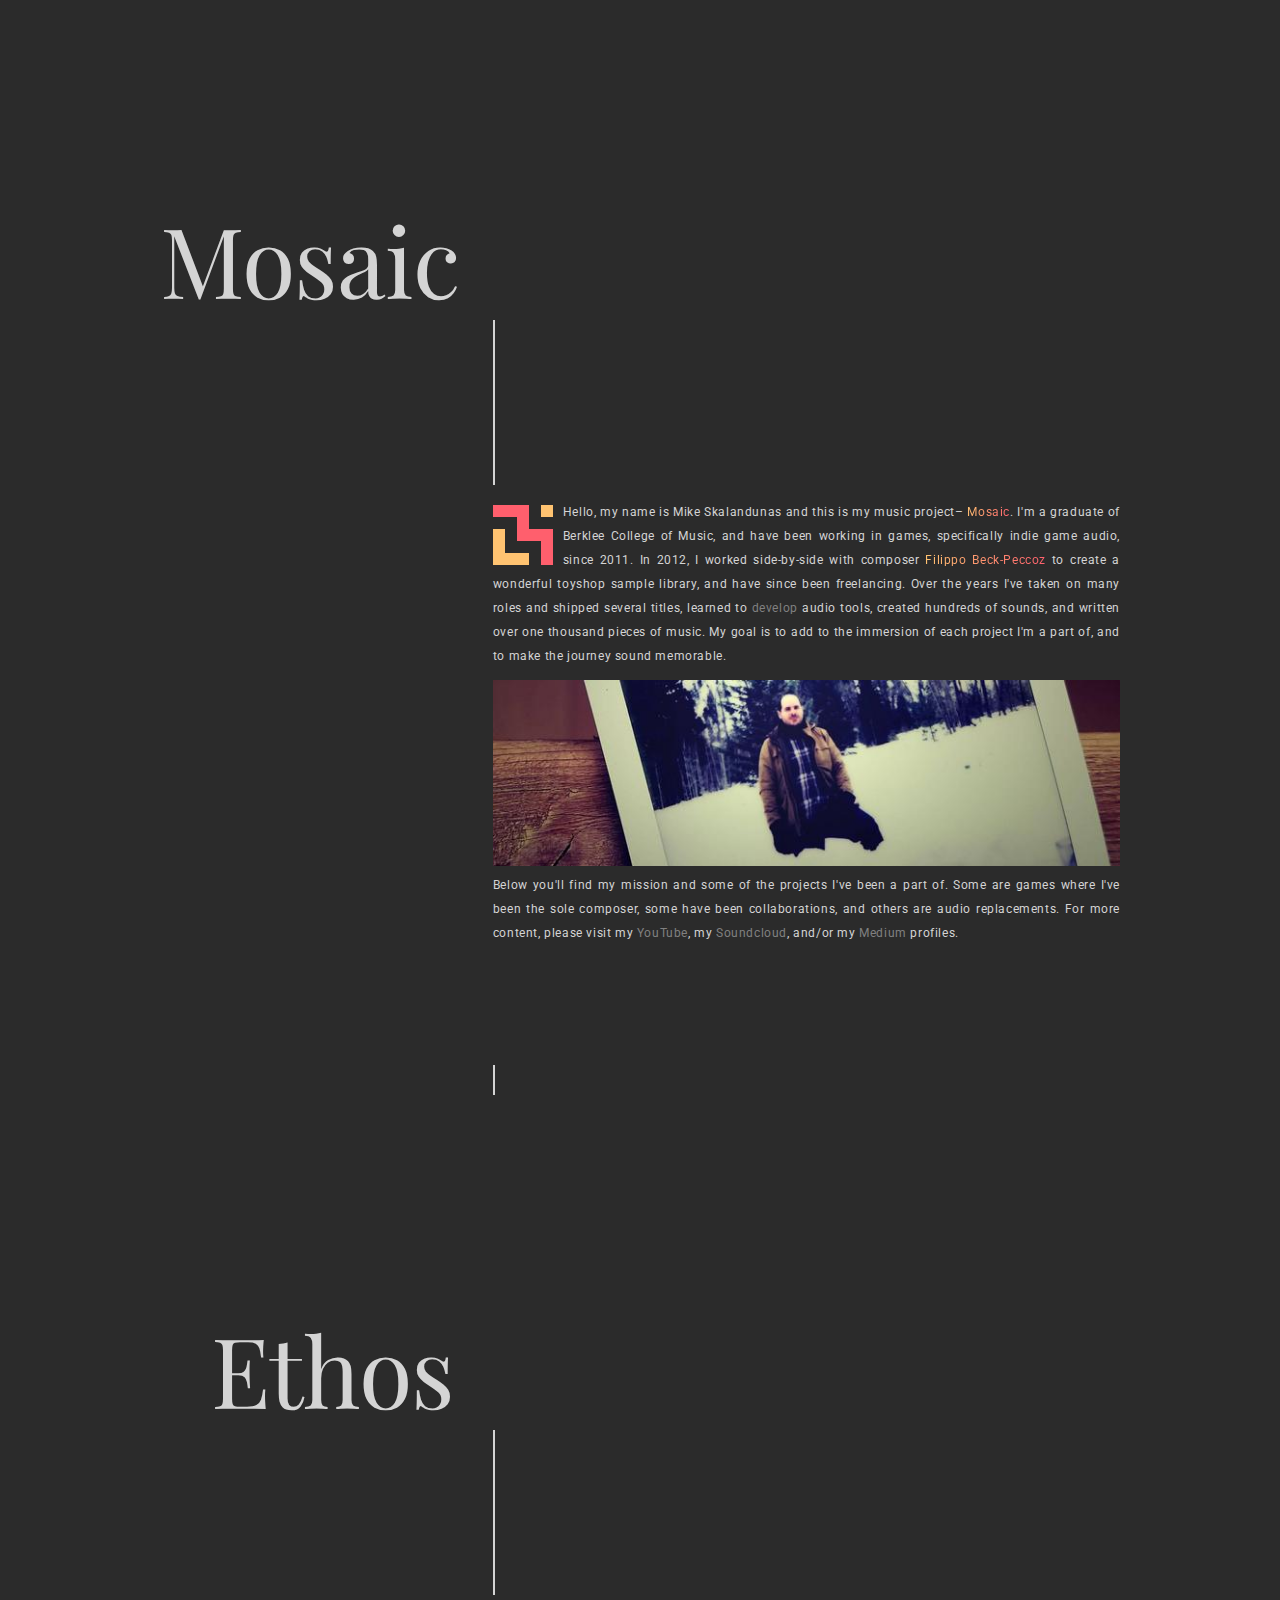
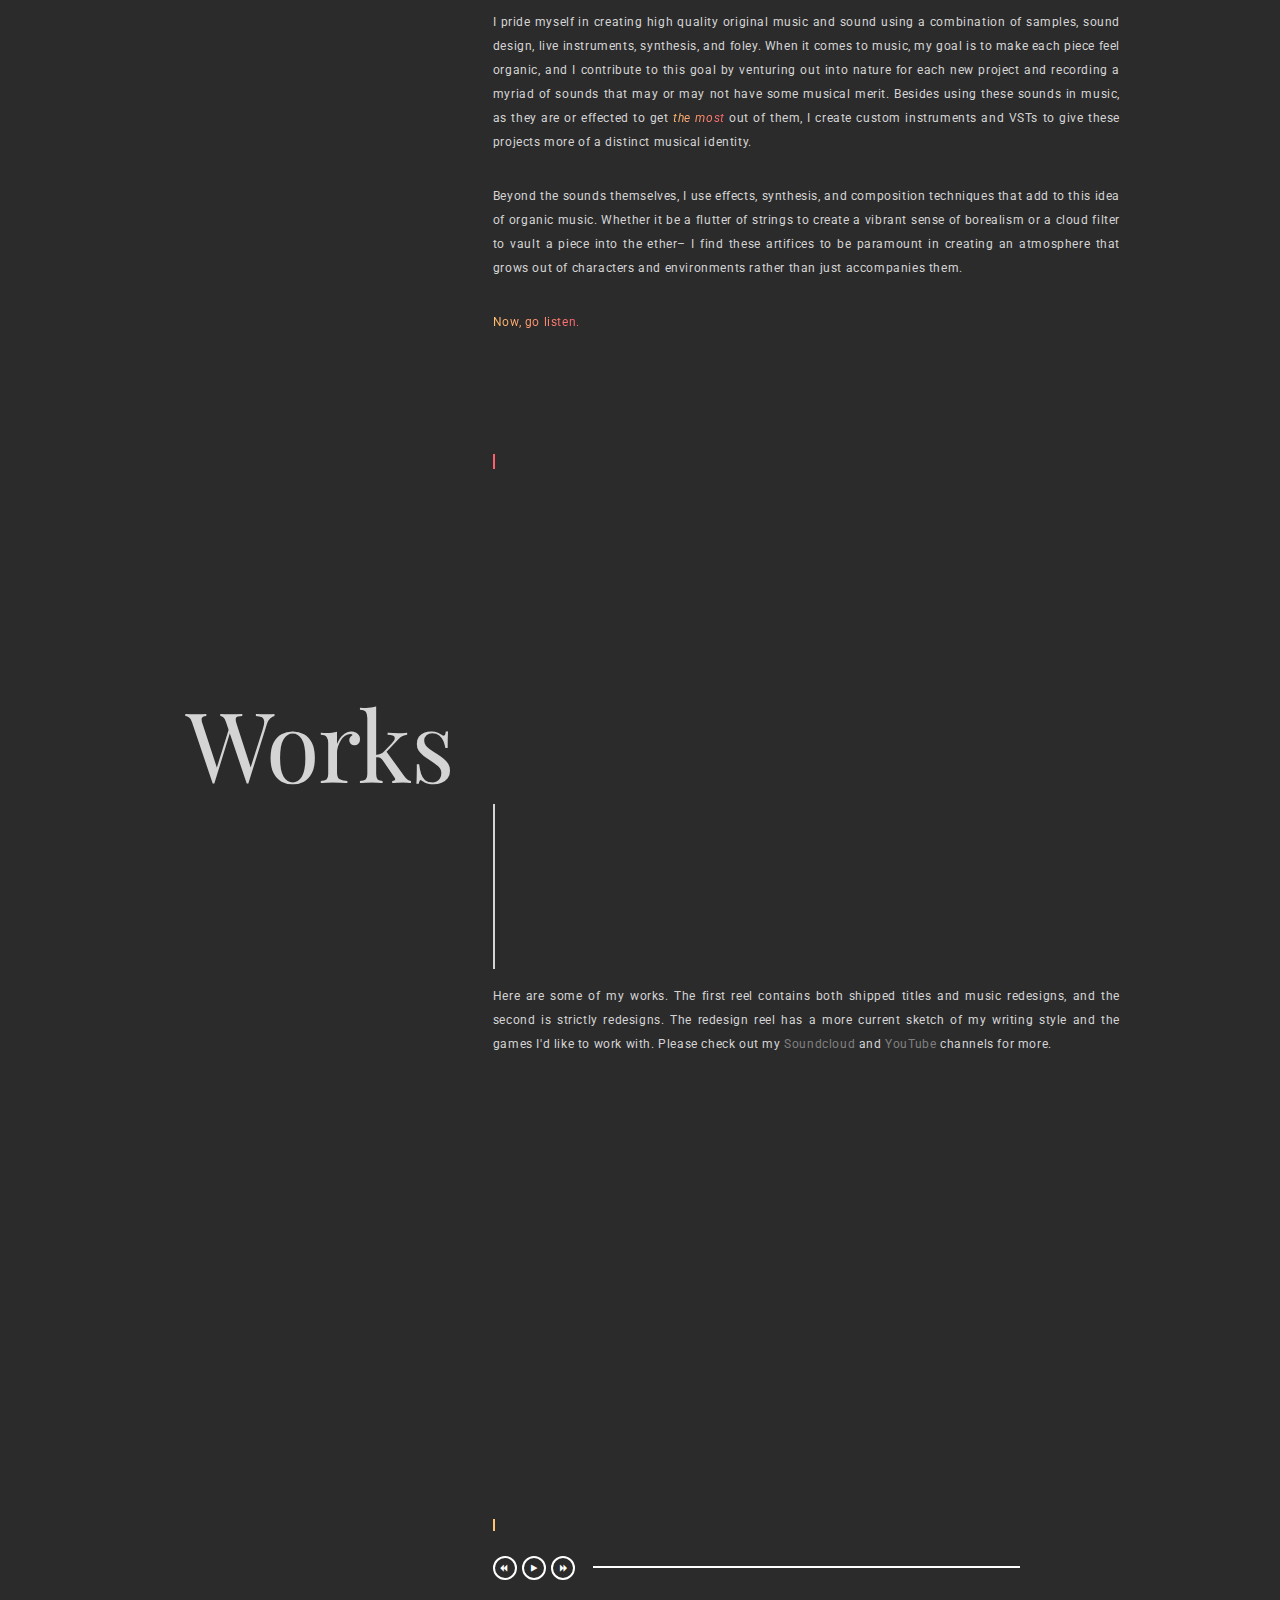
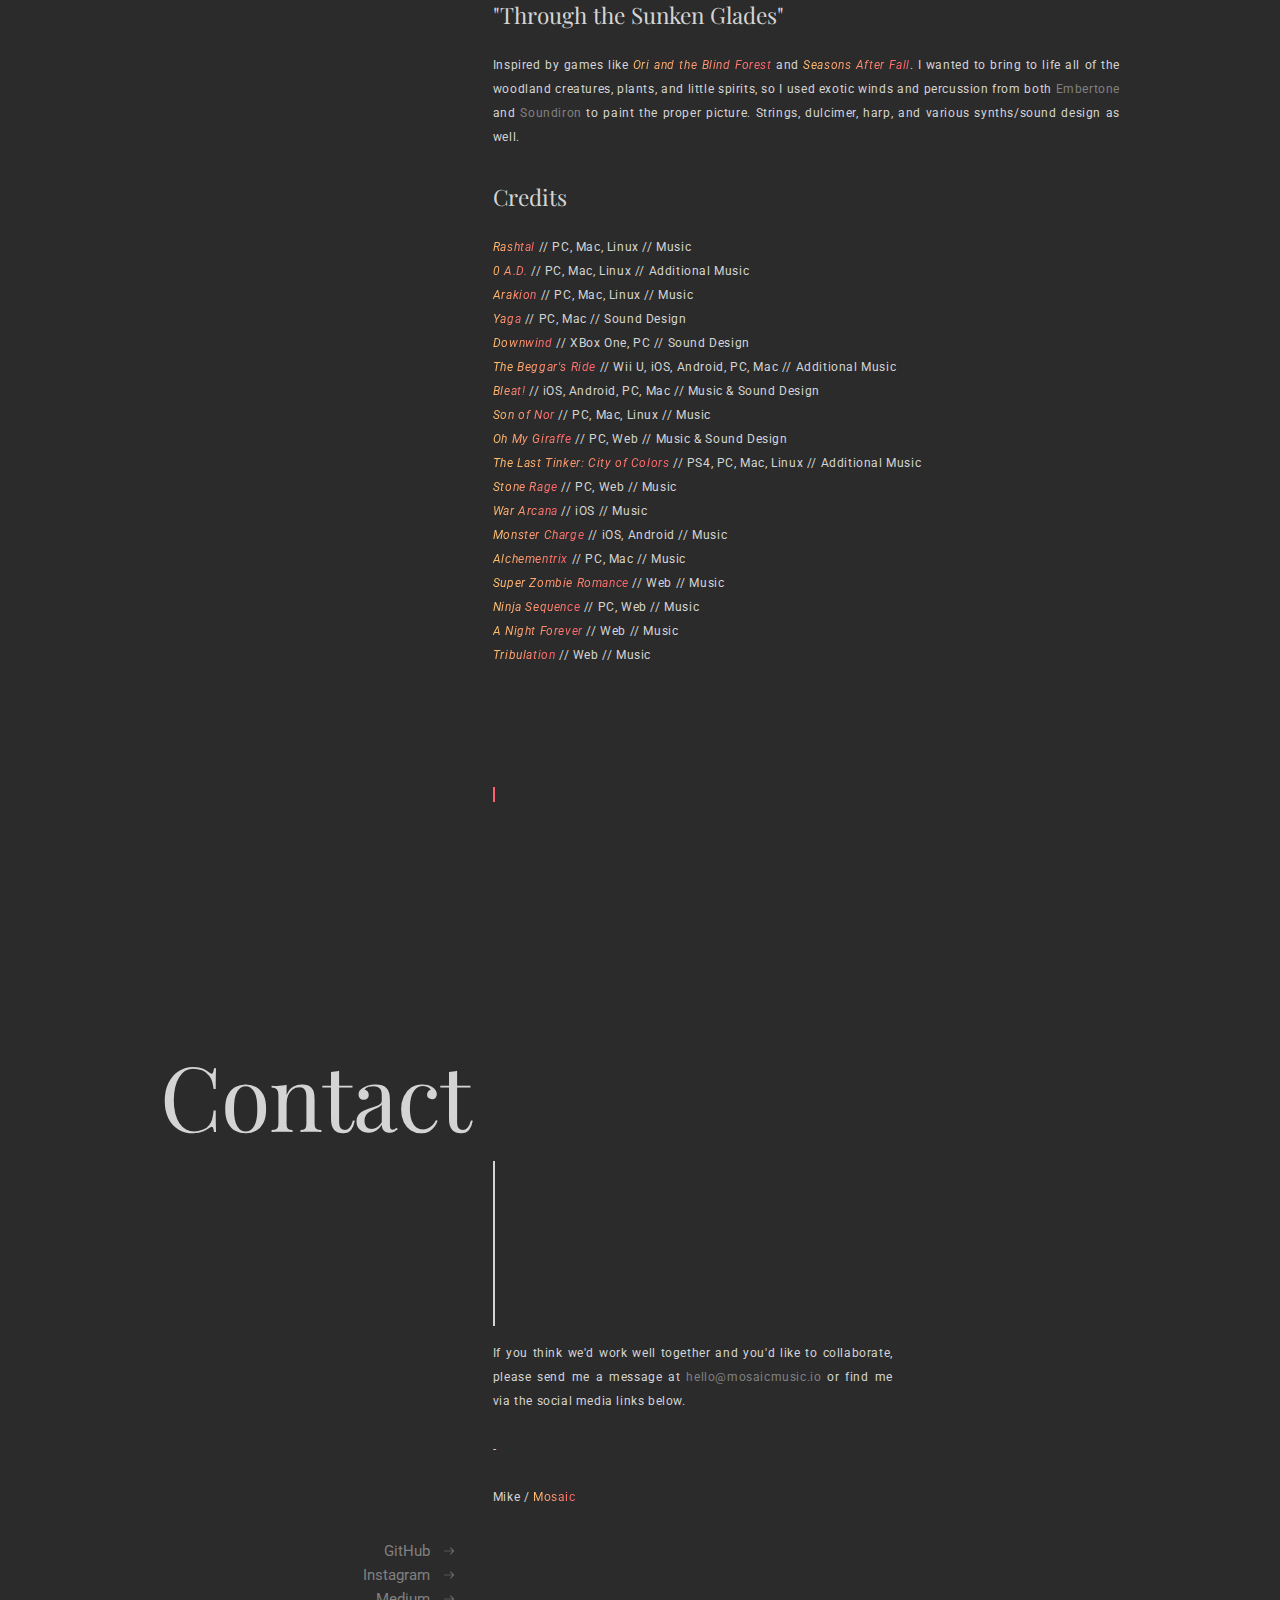
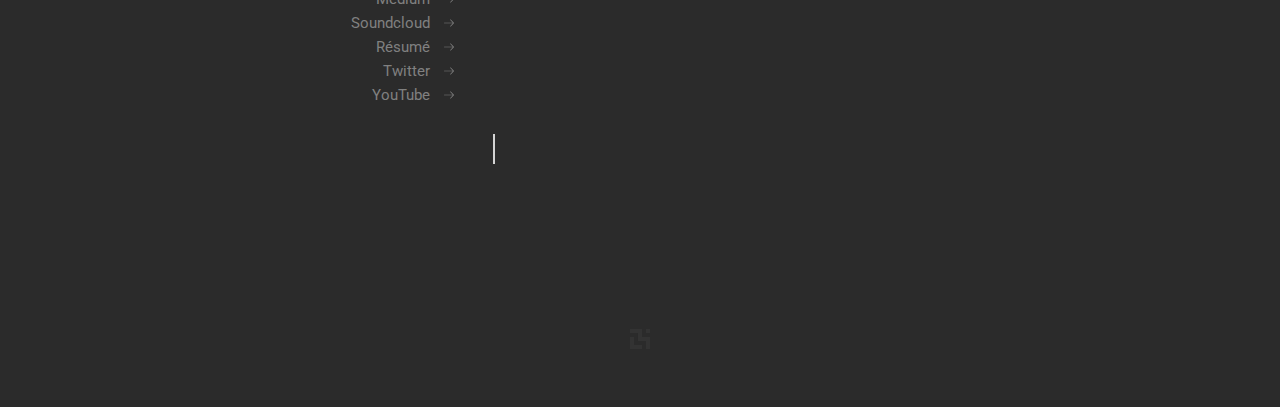
==== index.html @ 40d47c8f "[update]: favicon and fouc" ====
<!DOCTYPE html><html lang="en-US" style="background-color: #2b2b2b"><head><meta charset="utf-8"><meta http-equiv="X-UA-Compatible" content="IE=edge"><meta name="viewport" content="width=device-width,initial-scale=1"><meta name="author" content="Mike Skalandunas <mskalandunas@gmail.com>"><meta name="description" content="I make beautiful music for games."><meta name="twitter:card" content="summary_large_image"><meta name="twitter:site" content="@mskalandunas"><meta name="twitter:creator" content="@mskalandunas"><meta name="twitter:title" content="m o s ––––––– a i c"><meta name="twitter:description" content="I make beautiful music for games."><meta name="twitter:image:src" content="img/1.png"><meta name="twitter:domain" content="http://mosaicmusic.io/"><meta property="og:title" content="m o s ––––––– a i c"><meta property="og:description" content="I make beautiful music for games."><meta property="og:image" content="img/1.png"><meta property="og:image:width" content="1113"><meta property="og:image:height" content="493"><meta property="og:url" content="http://mosaicmusic.io/"><title>m o s ––––––– a i c</title><link href="img/favicon.png" rel="shortcut icon" type="image/x-icon"></head><body style="text-rendering: optimizeLegibility;-webkit-font-smoothing: antialiased;-moz-osx-font-smoothing: grayscale;text-shadow: 1px 1px 1px rgba(0, 0, 0, 0.004);cursor: default;color: #d4d4d4"><section><div class="container"><div class="row"><div class="four columns"><h1 id="mosaic--top">Mosaic</h1></div><div class="eight columns"><div class="vertical--divide"></div><p class="content" style="margin-bottom: 1em"><svg id="mosaic--content" xmlns="http://www.w3.org/2000/svg" viewBox="0 0 319.13 319.13" style="width: 5em;float: left;margin: 5px 10px 5px 0"><title>m o s ––––––– a i c</title><desc>I make beautiful music for games.</desc><g fill="#333"><rect fill="#ffc371" x="255.31" width="63.83" height="63.83"/><polygon fill="#ffc371" points="0 127.65 0 191.48 0 255.31 0 319.13 63.83 319.13 127.65 319.13 191.48 319.13 191.48 255.31 127.65 255.31 63.83 255.31 63.83 191.48 63.83 127.65 0 127.65"/><polygon fill="#ff5f6d" points="0 0 0 63.83 63.83 63.83 127.65 63.83 127.65 127.65 127.65 191.48 191.48 191.48 255.31 191.48 255.31 255.31 255.31 319.13 319.13 319.13 319.13 127.65 255.31 127.65 191.48 127.65 191.48 63.83 191.48 0 0 0"/></g></svg> Hello, my name is Mike Skalandunas and this is my music project– <span class="logo">Mosaic</span>. I'm a graduate of Berklee College of Music, and have been working in games, specifically indie game audio, since 2011. In 2012, I worked side-by-side with composer <span class="logo">Filippo Beck-Peccoz</span> to create a wonderful toyshop sample library, and have since been freelancing. Over the years I've taken on many roles and shipped several titles, learned to <a class="content--link" href="http://riverine.surge.sh/" target="_blank" rel="noopener noreferrer" title="Riverine">develop</a> audio tools, created hundreds of sounds, and written over one thousand pieces of music. My goal is to add to the immersion of each project I'm a part of, and to make the journey sound memorable.</p><img class="img--main" src="img/1.jpg"><p class="content">Below you'll find my mission and some of the projects I've been a part of. Some are games where I've been the sole composer, some have been collaborations, and others are audio replacements. For more content, please visit my <a class="content--link" href="https://www.youtube.com/playlist?list=PLiamLkRKQtSv46YUSZ6N5cmDbbQ_GugeZ" target="_blank" rel="noopener noreferrer" title="Youtube">YouTube</a>, my <a class="content--link" href="https://soundcloud.com/mskalandunas" target="_blank" rel="noopener noreferrer" title="Soundcloud">Soundcloud</a>, and/or my <a class="content--link" href="https://medium.com/@mskalandunas" target="_blank" rel="noopener noreferrer" title="Medium">Medium</a> profiles.</p><div class="vertical--divide short"></div></div></div></div></section><section><div class="container"><div class="row"><div class="four columns"><h1>Ethos</h1></div><div class="eight columns"><div class="vertical--divide"></div><p class="content">I pride myself in creating high quality original music and sound using a combination of samples, sound design, live instruments, synthesis, and foley. When it comes to music, my goal is to make each piece feel organic, and I contribute to this goal by venturing out into nature for each new project and recording a myriad of sounds that may or may not have some musical merit. Besides using these sounds in music, as they are or effected to get <em class="logo">the&nbsp;most</em> out of them, I create custom instruments and VSTs to give these projects more of a distinct musical identity.</p><p class="content">Beyond the sounds themselves, I use effects, synthesis, and composition techniques that add to this idea of organic music. Whether it be a flutter of strings to create a vibrant sense of borealism or a cloud filter to vault a piece into the ether– I find these artifices to be paramount in creating an atmosphere that grows out of characters and environments rather than just accompanies them.</p><p class="content"><span class="logo">Now, go listen.</span></p><div class="vertical--divide short divide-red"></div></div></div></div></section><section id="works"><div class="container"><div class="row"><div class="four columns"><h1>Works</h1></div><div class="eight columns"><div class="vertical--divide"></div><p class="content">Here are some of my works. The first reel contains both shipped titles and music redesigns, and the second is strictly redesigns. The redesign reel has a more current sketch of my writing style and the games I'd like to work with. Please check out my <a class="content--link" href="https://soundcloud.com/mskalandunas" target="_blank" rel="noopener noreferrer" title="Soundcloud">Soundcloud</a> and <a class="content--link" href="https://www.youtube.com/playlist?list=PLiamLkRKQtSv46YUSZ6N5cmDbbQ_GugeZ" target="_blank" rel="noopener noreferrer" title="YouTube">YouTube</a> channels for more.</p><div class="video-container"><iframe src="https://www.youtube.com/embed/DMAth5HrFrQ" frameborder="0" webkitallowfullscreen mozallowfullscreen allowfullscreen></iframe></div><div class="vertical--divide short divide-orange"></div><div><div class="mosaic-player"><div class="mosaic-type-single"><div class="mosaic-gui mosaic-interface"><audio preload="auto"><source src="audio/1.mp3"></audio><div class="mosaic-controls"><a class="mosaic-previous"><i class="fa fa-backward"></i> </a><a class="mosaic-play"><i class="fa fa-play"></i> </a><a class="mosaic-next"><i class="fa fa-forward"></i></a></div><div class="mosaic-progress"><div class="mosaic-seek-bar"><div class="mosaic-play-bar"></div></div></div><div class="mosaic-time-holder"><span></span></div></div></div><h6 class="mosaic-title">"Through the Sunken Glades"</h6><p class="mosaic-description content">Inspired by games like <em class="logo">Ori and the Blind Forest</em> and <em class="logo">Seasons After Fall</em>. I wanted to bring to life all of the woodland creatures, plants, and little spirits, so I used exotic winds and percussion from both <a class="content--link" href="http://embertone.com/" target="_blank" rel="noopener noreferrer" title="Embertone">Embertone</a> and <a class="content--link" href="https://soundiron.com/" target="_blank" rel="noopener noreferrer" title="Soundiron">Soundiron</a> to paint the proper picture. Strings, dulcimer, harp, and various synths/sound design as well.</p></div></div><div><h6>Credits</h6><div class="credits"><p class="content"><em class="logo">Rashtal</em> // PC, Mac, Linux<span class="hide"> // Music</span><br><em class="logo">0 A.D.</em> // PC, Mac, Linux<span class="hide"> // Additional Music</span><br><em class="logo">Arakion</em> // PC, Mac, Linux<span class="hide"> // Music</span><br><em class="logo">Yaga</em> // PC, Mac<span class="hide"> // Sound Design</span><br><em class="logo">Downwind</em> // XBox One, PC // Sound Design<br><em class="logo">The Beggar's Ride</em> // Wii U, iOS, Android, PC, Mac<span class="hide"> // Additional Music</span><br><em class="logo">Bleat!</em> // iOS, Android, PC, Mac<span class="hide"> // Music &amp; Sound Design</span><br><em class="logo">Son of Nor</em> // PC, Mac, Linux<span class="hide"> // Music</span><br><em class="logo">Oh My Giraffe</em> // PC, Web<span class="hide"> // Music &amp; Sound Design</span><br><em class="logo">The Last Tinker: City of Colors</em> // PS4, PC, Mac, Linux<span class="hide"> // Additional Music</span><br><em class="logo">Stone Rage</em> // PC, Web<span class="hide"> // Music</span><br><em class="logo">War Arcana</em> // iOS<span class="hide"> // Music</span><br><em class="logo">Monster Charge</em> // iOS, Android<span class="hide"> // Music</span><br><em class="logo">Alchementrix</em> // PC, Mac<span class="hide"> // Music</span><br><em class="logo">Super Zombie Romance</em> // Web<span class="hide"> // Music</span><br><em class="logo">Ninja Sequence</em> // PC, Web<span class="hide"> // Music</span><br><em class="logo">A Night Forever</em> // Web<span class="hide"> // Music</span><br><em class="logo">Tribulation</em> // Web<span class="hide"> // Music</span><br></p></div></div><div class="vertical--divide short divide-red"></div></div></div><div class="row"><div class="four columns">&nbsp;</div><div class="eight columns"></div></div></div></section><section><div class="container"><div class="row"><div class="four columns"><h1 class="contact">Contact</h1></div><div class="eight columns"><div class="vertical--divide"></div><p class="content low-width">If you think we'd work well together and you'd like to collaborate, please send me a message at <a class="content--link email" target="_blank" rel="noopener noreferrer">hello@mosaicmusic.io</a> or find me via the social media links below.<br><br>-<br><br>Mike / <span class="logo">Mosaic</span></p></div></div><div class="row"><div class="four columns"><p style="text-align: right;font-family: 'Roboto', sans-serif"><a class="content--link" href="https://github.com/mskalandunas" target="_blank" rel="noopener noreferrer" title="GitHub">GitHub <svg version="1.1" class="long-arrow" xmlns="http://www.w3.org/2000/svg" xmlns:xlink="http://www.w3.org/1999/xlink" x="0px" y="0px" viewBox="0 0 31.49 31.49" style="enable-background:new 0 0 31.49 31.49" xml:space="preserve"><path fill="#808080" d="M21.205,5.007c-0.429-0.444-1.143-0.444-1.587,0c-0.429,0.429-0.429,1.143,0,1.571l8.047,8.047H1.111
                  C0.492,14.626,0,15.118,0,15.737c0,0.619,0.492,1.127,1.111,1.127h26.554l-8.047,8.032c-0.429,0.444-0.429,1.159,0,1.587
                  c0.444,0.444,1.159,0.444,1.587,0l9.952-9.952c0.444-0.429,0.444-1.143,0-1.571L21.205,5.007z"/></svg></a><br><a class="content--link" href="https://www.instagram.com/mskalandunas" target="_blank" rel="noopener noreferrer" title="Instagram">Instagram <svg version="1.1" class="long-arrow" xmlns="http://www.w3.org/2000/svg" xmlns:xlink="http://www.w3.org/1999/xlink" x="0px" y="0px" viewBox="0 0 31.49 31.49" style="enable-background:new 0 0 31.49 31.49" xml:space="preserve"><path fill="#808080" d="M21.205,5.007c-0.429-0.444-1.143-0.444-1.587,0c-0.429,0.429-0.429,1.143,0,1.571l8.047,8.047H1.111
                  C0.492,14.626,0,15.118,0,15.737c0,0.619,0.492,1.127,1.111,1.127h26.554l-8.047,8.032c-0.429,0.444-0.429,1.159,0,1.587
                  c0.444,0.444,1.159,0.444,1.587,0l9.952-9.952c0.444-0.429,0.444-1.143,0-1.571L21.205,5.007z"/></svg></a><br><a class="content--link" href="https://medium.com/@mskalandunas" target="_blank" rel="noopener noreferrer" title="Medium">Medium <svg version="1.1" class="long-arrow" xmlns="http://www.w3.org/2000/svg" xmlns:xlink="http://www.w3.org/1999/xlink" x="0px" y="0px" viewBox="0 0 31.49 31.49" style="enable-background:new 0 0 31.49 31.49" xml:space="preserve"><path fill="#808080" d="M21.205,5.007c-0.429-0.444-1.143-0.444-1.587,0c-0.429,0.429-0.429,1.143,0,1.571l8.047,8.047H1.111
                  C0.492,14.626,0,15.118,0,15.737c0,0.619,0.492,1.127,1.111,1.127h26.554l-8.047,8.032c-0.429,0.444-0.429,1.159,0,1.587
                  c0.444,0.444,1.159,0.444,1.587,0l9.952-9.952c0.444-0.429,0.444-1.143,0-1.571L21.205,5.007z"/></svg></a><br><a class="content--link" href="https://soundcloud.com/mskalandunas" target="_blank" rel="noopener noreferrer" title="Soundcloud">Soundcloud <svg version="1.1" class="long-arrow" xmlns="http://www.w3.org/2000/svg" xmlns:xlink="http://www.w3.org/1999/xlink" x="0px" y="0px" viewBox="0 0 31.49 31.49" style="enable-background:new 0 0 31.49 31.49" xml:space="preserve"><path fill="#808080" d="M21.205,5.007c-0.429-0.444-1.143-0.444-1.587,0c-0.429,0.429-0.429,1.143,0,1.571l8.047,8.047H1.111
                  C0.492,14.626,0,15.118,0,15.737c0,0.619,0.492,1.127,1.111,1.127h26.554l-8.047,8.032c-0.429,0.444-0.429,1.159,0,1.587
                  c0.444,0.444,1.159,0.444,1.587,0l9.952-9.952c0.444-0.429,0.444-1.143,0-1.571L21.205,5.007z"/></svg></a><br><a class="content--link" href="./docs/mosaicmusic-resume.pdf" target="_blank" rel="noopener noreferrer" title="Résumé">Résumé <svg version="1.1" class="long-arrow" xmlns="http://www.w3.org/2000/svg" xmlns:xlink="http://www.w3.org/1999/xlink" x="0px" y="0px" viewBox="0 0 31.49 31.49" style="enable-background:new 0 0 31.49 31.49" xml:space="preserve"><path fill="#808080" d="M21.205,5.007c-0.429-0.444-1.143-0.444-1.587,0c-0.429,0.429-0.429,1.143,0,1.571l8.047,8.047H1.111
                  C0.492,14.626,0,15.118,0,15.737c0,0.619,0.492,1.127,1.111,1.127h26.554l-8.047,8.032c-0.429,0.444-0.429,1.159,0,1.587
                  c0.444,0.444,1.159,0.444,1.587,0l9.952-9.952c0.444-0.429,0.444-1.143,0-1.571L21.205,5.007z"/></svg></a><br><a class="content--link" href="https://twitter.com/mskalandunas" target="_blank" rel="noopener noreferrer" title="Twitter">Twitter <svg version="1.1" class="long-arrow" xmlns="http://www.w3.org/2000/svg" xmlns:xlink="http://www.w3.org/1999/xlink" x="0px" y="0px" viewBox="0 0 31.49 31.49" style="enable-background:new 0 0 31.49 31.49" xml:space="preserve"><path fill="#808080" d="M21.205,5.007c-0.429-0.444-1.143-0.444-1.587,0c-0.429,0.429-0.429,1.143,0,1.571l8.047,8.047H1.111
                  C0.492,14.626,0,15.118,0,15.737c0,0.619,0.492,1.127,1.111,1.127h26.554l-8.047,8.032c-0.429,0.444-0.429,1.159,0,1.587
                  c0.444,0.444,1.159,0.444,1.587,0l9.952-9.952c0.444-0.429,0.444-1.143,0-1.571L21.205,5.007z"/></svg></a><br><a class="content--link" href="https://www.youtube.com/channel/UCaWX3XrkL7xixy0oZfTnpYw" target="_blank" rel="noopener noreferrer" title="Youtube">YouTube <svg version="1.1" class="long-arrow" xmlns="http://www.w3.org/2000/svg" xmlns:xlink="http://www.w3.org/1999/xlink" x="0px" y="0px" viewBox="0 0 31.49 31.49" style="enable-background:new 0 0 31.49 31.49" xml:space="preserve"><path fill="#808080" d="M21.205,5.007c-0.429-0.444-1.143-0.444-1.587,0c-0.429,0.429-0.429,1.143,0,1.571l8.047,8.047H1.111
                  C0.492,14.626,0,15.118,0,15.737c0,0.619,0.492,1.127,1.111,1.127h26.554l-8.047,8.032c-0.429,0.444-0.429,1.159,0,1.587
                  c0.444,0.444,1.159,0.444,1.587,0l9.952-9.952c0.444-0.429,0.444-1.143,0-1.571L21.205,5.007z"/></svg></a><br></p></div><div class="eight columns"><div class="vertical--divide short bottom"></div></div></div></div></section><footer><p><span><a class="mosaic--logo"><svg xmlns="http://www.w3.org/2000/svg" viewBox="0 0 319.13 319.13" width="20px"><title>m o s ––––––– a i c</title><desc>I make beautiful music for games.</desc><g><rect class="mosaic--orange" fill="#333" x="255.31" width="63.83" height="63.83"/><polygon class="mosaic--orange" fill="#333" points="0 127.65 0 191.48 0 255.31 0 319.13 63.83 319.13 127.65 319.13 191.48 319.13 191.48 255.31 127.65 255.31 63.83 255.31 63.83 191.48 63.83 127.65 0 127.65"/><polygon class="mosaic--red" fill="#333" points="0 0 0 63.83 63.83 63.83 127.65 63.83 127.65 127.65 127.65 191.48 191.48 191.48 255.31 191.48 255.31 255.31 255.31 319.13 319.13 319.13 319.13 127.65 255.31 127.65 191.48 127.65 191.48 63.83 191.48 0 0 0"/></g></svg></a></span></p></footer><link href="css/main.css" rel="stylesheet"><script type="text/javascript" src="js/bundle.js"></script></body></html>
---- css/main.css ----
@import url("https://fonts.googleapis.com/css?family=Playfair+Display|Roboto");@import url("https://maxcdn.bootstrapcdn.com/font-awesome/4.7.0/css/font-awesome.min.css");
/*! normalize.css v3.0.2 | MIT License | git.io/normalize */html{font-family:sans-serif;-ms-text-size-adjust:100%;-webkit-text-size-adjust:100%}body{margin:0}article,aside,details,figcaption,figure,footer,header,hgroup,main,menu,nav,section,summary{display:block}audio,canvas,progress,video{display:inline-block;vertical-align:baseline}audio:not([controls]){display:none;height:0}[hidden],template{display:none}a{background-color:transparent}a:active,a:hover{outline:0}abbr[title]{border-bottom:1px dotted}b,strong{font-weight:700}dfn{font-style:italic}h1{font-size:2em;margin:.67em 0}mark{background:#ff0;color:#000}small{font-size:80%}sub,sup{font-size:75%;line-height:0;position:relative;vertical-align:baseline}sup{top:-.5em}sub{bottom:-.25em}img{border:0}svg:not(:root){overflow:hidden}figure{margin:1em 40px}hr{box-sizing:content-box;height:0}pre{overflow:auto}code,kbd,pre,samp{font-family:monospace,monospace;font-size:1em}button,input,optgroup,select,textarea{color:inherit;font:inherit;margin:0}button{overflow:visible}button,select{text-transform:none}button,html input[type=button],input[type=reset],input[type=submit]{-webkit-appearance:button;cursor:pointer}button[disabled],html input[disabled]{cursor:default}button::-moz-focus-inner,input::-moz-focus-inner{border:0;padding:0}input{line-height:normal}input[type=checkbox],input[type=radio]{box-sizing:border-box;padding:0}input[type=number]::-webkit-inner-spin-button,input[type=number]::-webkit-outer-spin-button{height:auto}input[type=search]{-webkit-appearance:textfield;box-sizing:content-box}input[type=search]::-webkit-search-cancel-button,input[type=search]::-webkit-search-decoration{-webkit-appearance:none}fieldset{border:1px solid silver;margin:0 2px;padding:.35em .625em .75em}legend{border:0;padding:0}textarea{overflow:auto}optgroup{font-weight:700}table{border-collapse:collapse;border-spacing:0}td,th{padding:0}.container{position:relative;margin:0 auto;padding:0 20px}.column,.columns,.container{width:100%;box-sizing:border-box}.column,.columns{float:left}@media (min-width:400px){.container{width:85%;padding:0}}@media (min-width:550px){.container{width:80%}.column,.columns{margin-left:4%}.column:first-child,.columns:first-child{margin-left:0}.one.column,.one.columns{width:4.66666666667%}.two.columns{width:13.3333333333%}.three.columns{width:22%}.four.columns{width:30.6666666667%}.five.columns{width:39.3333333333%}.six.columns{width:48%}.seven.columns{width:56.6666666667%}.eight.columns{width:65.3333333333%}.nine.columns{width:74%}.ten.columns{width:82.6666666667%}.eleven.columns{width:91.3333333333%}.twelve.columns{width:100%;margin-left:0}.one-third.column{width:30.6666666667%}.two-thirds.column{width:65.3333333333%}.one-half.column{width:48%}.offset-by-one.column,.offset-by-one.columns{margin-left:8.66666666667%}.offset-by-two.column,.offset-by-two.columns{margin-left:17.3333333333%}.offset-by-three.column,.offset-by-three.columns{margin-left:26%}.offset-by-four.column,.offset-by-four.columns{margin-left:34.6666666667%}.offset-by-five.column,.offset-by-five.columns{margin-left:43.3333333333%}.offset-by-six.column,.offset-by-six.columns{margin-left:52%}.offset-by-seven.column,.offset-by-seven.columns{margin-left:60.6666666667%}.offset-by-eight.column,.offset-by-eight.columns{margin-left:69.3333333333%}.offset-by-nine.column,.offset-by-nine.columns{margin-left:78%}.offset-by-ten.column,.offset-by-ten.columns{margin-left:86.6666666667%}.offset-by-eleven.column,.offset-by-eleven.columns{margin-left:95.3333333333%}.offset-by-one-third.column,.offset-by-one-third.columns{margin-left:34.6666666667%}.offset-by-two-thirds.column,.offset-by-two-thirds.columns{margin-left:69.3333333333%}.offset-by-one-half.column,.offset-by-one-half.columns{margin-left:52%}}html{font-size:62.5%}body{font-size:1.5em;line-height:1.6;font-weight:400;font-family:Raleway,HelveticaNeue,Helvetica Neue,Helvetica,Arial,sans-serif;color:#222}h1,h2,h3,h4,h5,h6{margin-top:0;margin-bottom:2rem;font-weight:300}h1{font-size:4rem;line-height:1.2}h1,h2{letter-spacing:-.1rem}h2{font-size:3.6rem;line-height:1.25}h3{font-size:3rem;line-height:1.3;letter-spacing:-.1rem}h4{font-size:2.4rem;line-height:1.35;letter-spacing:-.08rem}h5{font-size:1.8rem;line-height:1.5;letter-spacing:-.05rem}h6{font-size:1.5rem;line-height:1.6;letter-spacing:0}@media (min-width:550px){h1{font-size:5rem}h2{font-size:4.2rem}h3{font-size:3.6rem}h4{font-size:3rem}h5{font-size:2.4rem}h6{font-size:1.5rem}}p{margin-top:0}a{color:#1eaedb}a:hover{color:#0fa0ce}.button,button,input[type=button],input[type=reset],input[type=submit]{display:inline-block;height:38px;padding:0 30px;color:#555;text-align:center;font-size:11px;font-weight:600;line-height:38px;letter-spacing:.1rem;text-transform:uppercase;text-decoration:none;white-space:nowrap;background-color:transparent;border-radius:4px;border:1px solid #bbb;cursor:pointer;box-sizing:border-box}.button:focus,.button:hover,button:focus,button:hover,input[type=button]:focus,input[type=button]:hover,input[type=reset]:focus,input[type=reset]:hover,input[type=submit]:focus,input[type=submit]:hover{color:#333;border-color:#888;outline:0}.button.button-primary,button.button-primary,input[type=button].button-primary,input[type=reset].button-primary,input[type=submit].button-primary{color:#fff;background-color:#33c3f0;border-color:#33c3f0}.button.button-primary:focus,.button.button-primary:hover,button.button-primary:focus,button.button-primary:hover,input[type=button].button-primary:focus,input[type=button].button-primary:hover,input[type=reset].button-primary:focus,input[type=reset].button-primary:hover,input[type=submit].button-primary:focus,input[type=submit].button-primary:hover{color:#fff;background-color:#1eaedb;border-color:#1eaedb}input[type=email],input[type=number],input[type=password],input[type=search],input[type=tel],input[type=text],input[type=url],select,textarea{height:38px;padding:6px 10px;background-color:#fff;border:1px solid #d1d1d1;border-radius:4px;box-shadow:none;box-sizing:border-box}input[type=email],input[type=number],input[type=password],input[type=search],input[type=tel],input[type=text],input[type=url],textarea{-webkit-appearance:none;-moz-appearance:none;appearance:none}textarea{min-height:65px;padding-top:6px;padding-bottom:6px}input[type=email]:focus,input[type=number]:focus,input[type=password]:focus,input[type=search]:focus,input[type=tel]:focus,input[type=text]:focus,input[type=url]:focus,select:focus,textarea:focus{border:1px solid #33c3f0;outline:0}label,legend{display:block;margin-bottom:.5rem;font-weight:600}fieldset{padding:0;border-width:0}input[type=checkbox],input[type=radio]{display:inline}label>.label-body{display:inline-block;margin-left:.5rem;font-weight:400}ul{list-style:circle inside}ol{list-style:decimal inside}ol,ul{padding-left:0;margin-top:0}ol ol,ol ul,ul ol,ul ul{margin:1.5rem 0 1.5rem 3rem;font-size:90%}li{margin-bottom:1rem}code{padding:.2rem .5rem;margin:0 .2rem;font-size:90%;white-space:nowrap;background:#f1f1f1;border:1px solid #e1e1e1;border-radius:4px}pre>code{display:block;padding:1rem 1.5rem;white-space:pre}td,th{padding:12px 15px;text-align:left;border-bottom:1px solid #e1e1e1}td:first-child,th:first-child{padding-left:0}td:last-child,th:last-child{padding-right:0}.button,button{margin-bottom:1rem}fieldset,input,select,textarea{margin-bottom:1.5rem}blockquote,dl,figure,form,ol,p,pre,table,ul{margin-bottom:2.5rem}.u-full-width{width:100%;box-sizing:border-box}.u-max-full-width{max-width:100%;box-sizing:border-box}.u-pull-right{float:right}.u-pull-left{float:left}hr{margin-top:3rem;margin-bottom:3.5rem;border-width:0;border-top:1px solid #e1e1e1}.container:after,.row:after,.u-cf{content:"";display:table;clear:both}a{text-decoration:none;color:grey;transition:all .25s ease-in-out}a:hover .long-arrow path{fill:#ffc371}footer p{text-align:center;font-size:16px;margin:50px 0}h1,h2,h3,h4,h5,h6{font-family:Playfair Display,serif}h1{font-size:6.5em;text-align:right}h1.contact{font-size:6em}h5{font-size:2em;text-align:right}h6{font-size:1.5em}header{padding:20px 0;position:fixed;width:100%;background-color:#2b2b2b;z-index:1}header p{margin:0}.works--text,img,svg path,svg polygon,svg rect{transition:all .25s ease-in-out}img.img--main{width:100%;margin-bottom:0}section:first-of-type{padding:200px 0 100px}section{padding:100px 0}.container{max-width:960px}p.content{font-family:Roboto,sans-serif;letter-spacing:.05em;text-align:justify;font-size:12px;line-height:2em;margin-bottom:30px}p.content.low-width{max-width:400px}.content--link{position:relative}.content--link:hover,.content--link:hover i{color:#ffc371}.content--link:after{position:absolute;top:-5px;left:0;width:0;height:3px;background:grey;-ms-filter:"progid:DXImageTransform.Microsoft.Alpha(Opacity=50)";filter:alpha(opacity=(50));opacity:.5;content:"";transition:all .25s ease-in-out}.content--link:hover:after{width:99%;background:#ffc371}.content--link .fa{color:gray}.email:hover{cursor:pointer}.email::selection{background-color:rgba(255,95,109,.5);color:#fff}.email.active:after{width:0}.header-social a:not(:first-child){margin-left:15px}.logo{background:-webkit-linear-gradient(bottom right,#ff5f6d,#ffc371);-webkit-background-clip:text;-webkit-text-fill-color:transparent}.long-arrow{width:10px;margin-left:10px}.mosaic--header div:first-child{text-align:left}.mosaic--header div{text-align:center}.mosaic--header div:last-child{text-align:right}.mosaic--logo:hover{cursor:pointer}.mosaic--logo:hover svg g .mosaic--orange{fill:#ffc371}.mosaic--logo:hover svg g .mosaic--red{fill:#ff5f6d}.vertical--divide{border-left:2px solid #d4d4d4;height:11em;margin:8em 0 1em}.vertical--divide.short{height:2em}.vertical--divide.short.bottom{height:2em;margin:13em 0 1em}.vertical--divide.short.divide-orange{border-color:#ffc371;margin:3em 0 1em;height:.8em}.vertical--divide.short.divide-red{height:1em;border-color:#ff5f6d}.vertical--divide.short.mosaic--works{height:3em;margin:3em 0 1em}.video-container{margin-top:2em;position:relative;padding-bottom:56.25%;padding-top:35px;height:0;overflow:hidden}.video-container.margin{margin-top:3em}.video-container iframe{position:absolute;top:0;left:0;width:100%;height:100%}::selection{background-color:transparent}@media screen and (max-width:700px){h1,h1.contact{text-align:left;font-size:4.5em}.credits .hide,.vertical--divide.short.bottom.works{display:none}.vertical--divide{height:6em;margin:4em 0 1em}}@media screen and (max-width:700px){.credits .hide{display:none}}@media screen and (min-width:400px){.container{width:90%}}.fa{position:absolute;color:#fff;font-size:8px;cursor:pointer;transition:all .25s ease-in-out}.fa-backward,.fa-forward,.fa-pause,.fa-play{top:6px}.fa-forward,.fa-play{left:7px}.fa-pause{left:6px}.fa-backward{left:5px}.fa-pause,.fa-play:active,.fa-play:hover{color:#ffc371}.mosaic-audio,.mosaic-player{width:100%;margin:25px auto 0}.mosaic-gui{position:relative;overflow:hidden;margin-top:10px}.mosaic-play-bar,.mosaic-seek-bar{max-width:100%}.mosaic-controls{padding:0;margin:0;list-style:none}.mosaic-controls li{display:inline}.mosaic-controls a{color:rgba(0,0,0,.6)}.mosaic-next,.mosaic-play{margin-left:5px}.mosaic-next,.mosaic-pause,.mosaic-play,.mosaic-previous{position:relative;width:20px;height:20px;display:inline-block;line-height:20px;border:2px solid #fff;border-radius:100%;cursor:pointer}.mosaic-next:hover,.mosaic-play:hover,.mosaic-previous:hover{background-color:#fff}.mosaic-next:hover i,.mosaic-play:hover i,.mosaic-previous:hover i{color:#2b2b2b}.mosaic-play i{transition:.2s ease;-moz-transition:.2s ease;-webkit-transition:.2s ease}.mosaic-seek-bar{width:0;top:1px;height:2px;background-color:rgba(0,0,0,.5)}.mosaic-time-holder,.mosaic-title ul{font-family:Roboto,sans-serif;color:#fff;font-size:12px;line-height:30px;position:absolute;top:-4px;pointer-events:none}.mosaic-time-holder{right:15px}.mosaic-title ul{left:35px;list-style:none}.mosaic-progress{overflow:hidden;position:absolute;left:100px;top:0;width:calc(100% - 200px);cursor:pointer;background-color:#fff;height:2px;margin-top:10px}.mosaic-progress.active{background-color:#ffc371;transition:all .25s ease-in-out}.mosaic-next.active i,.mosaic-previous.active i{color:#ffc371}.mosaic-next.active,.mosaic-play.active,.mosaic-previous.active{border-color:#ffc371}.mosaic-next.active:hover,.mosaic-play.active:hover,.mosaic-previous.active:hover{background-color:#ffc371}.mosaic-play-bar{width:0;top:1px;height:2px;background-color:#2b2b2b;transition:.1s ease}.mosaic-previous svg{width:15px}.mosaic-type-single{margin-bottom:10px}
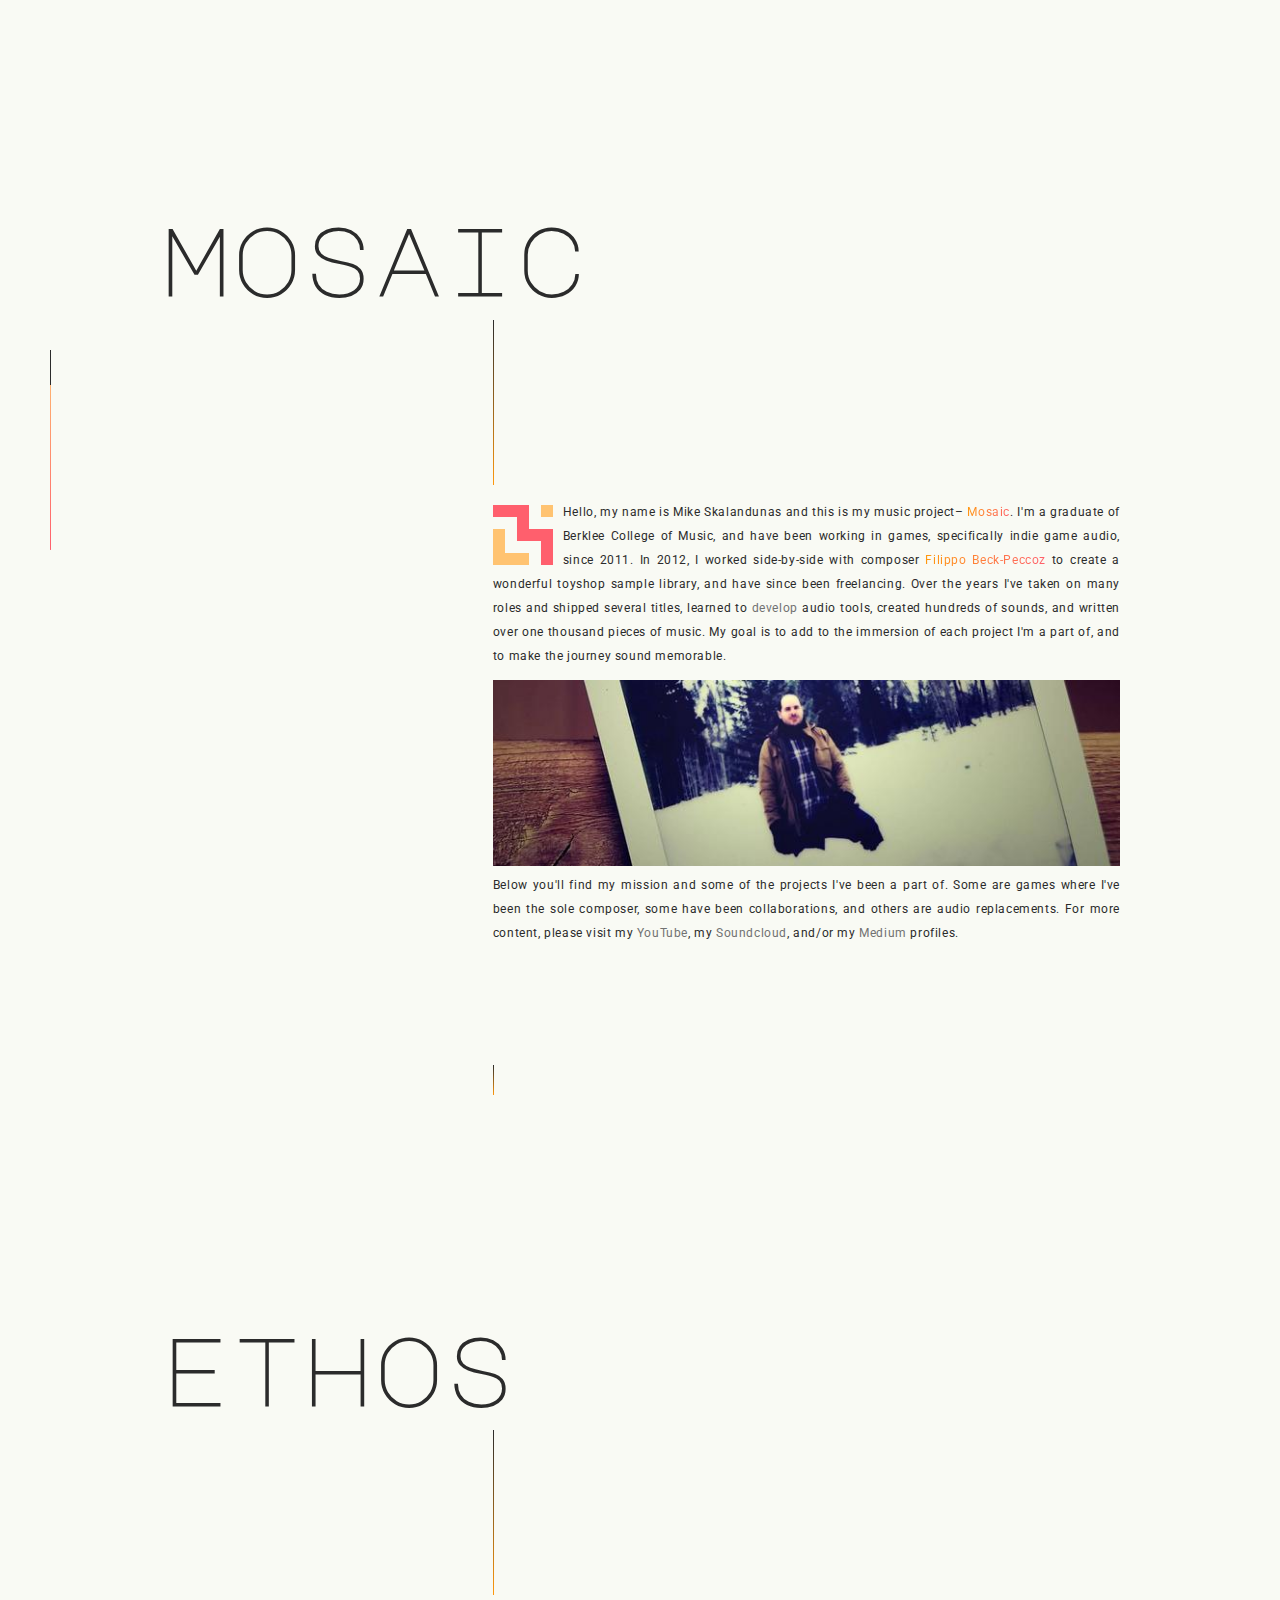
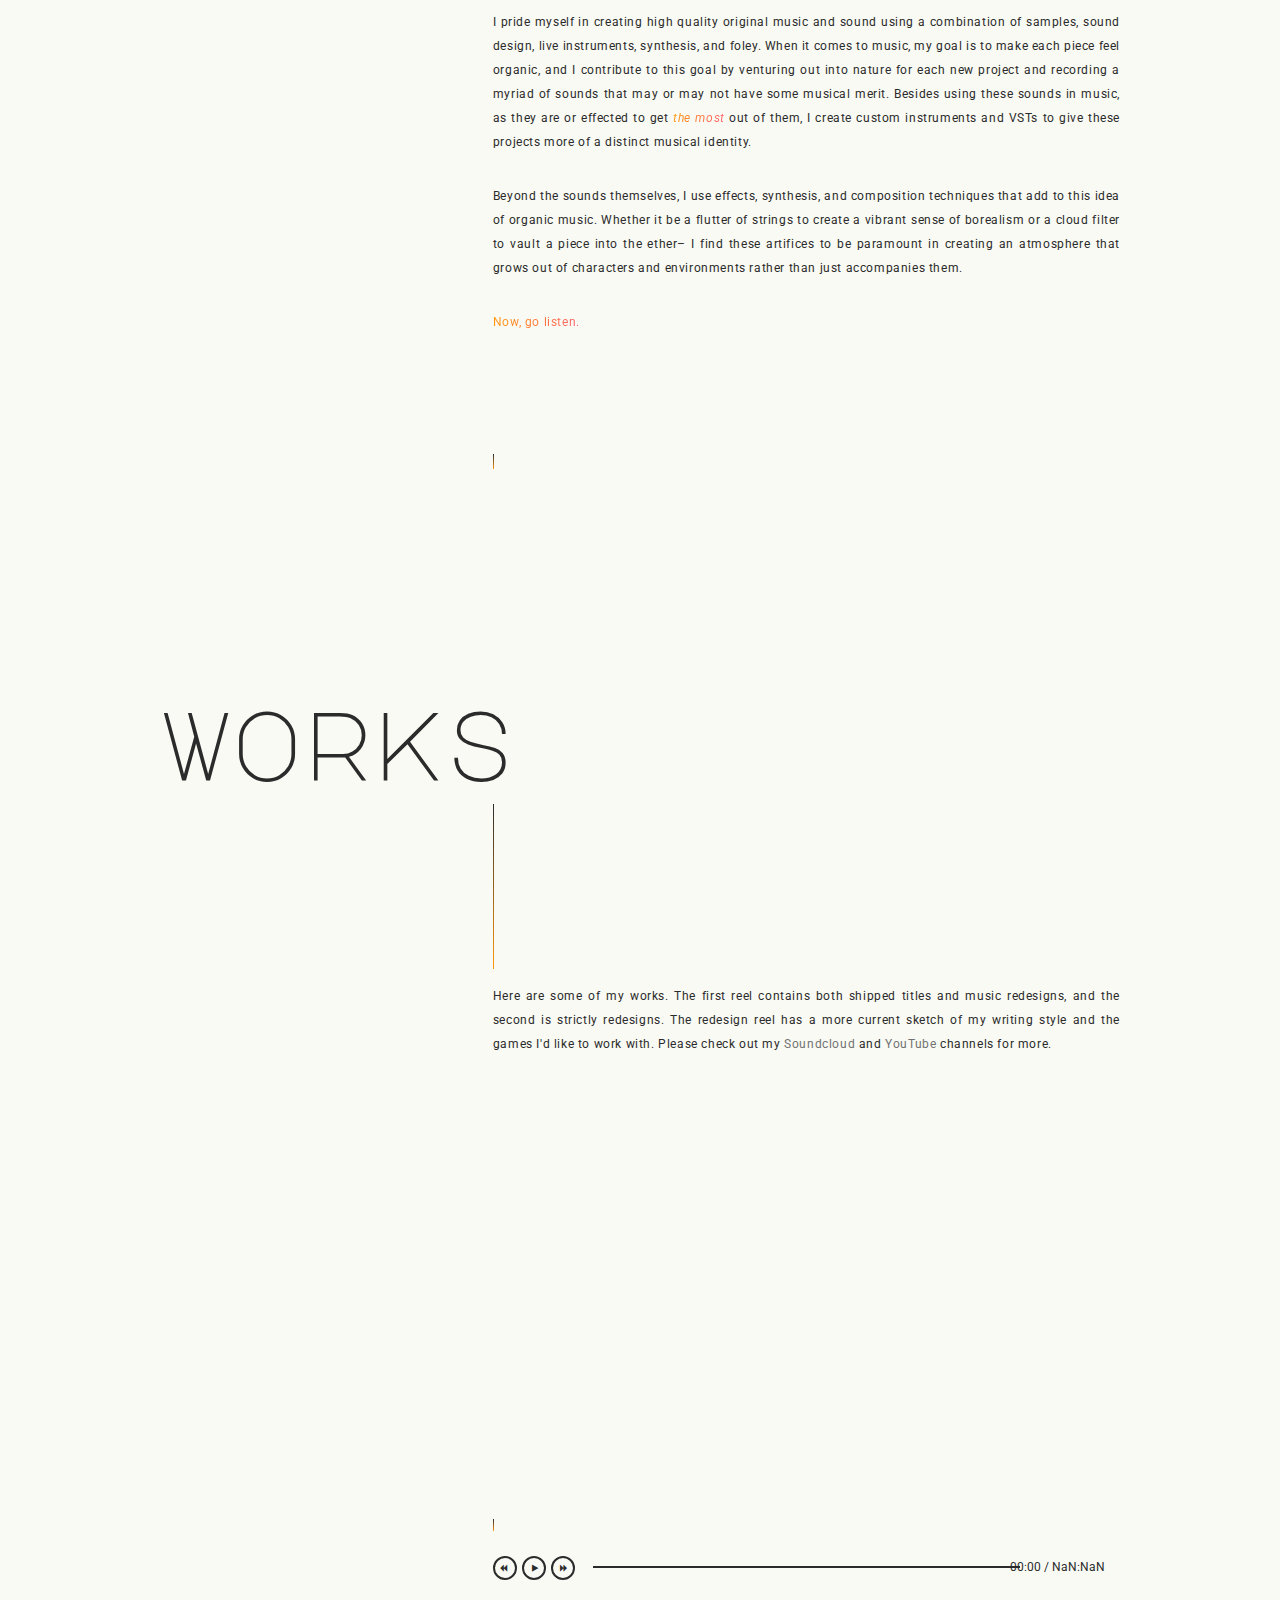
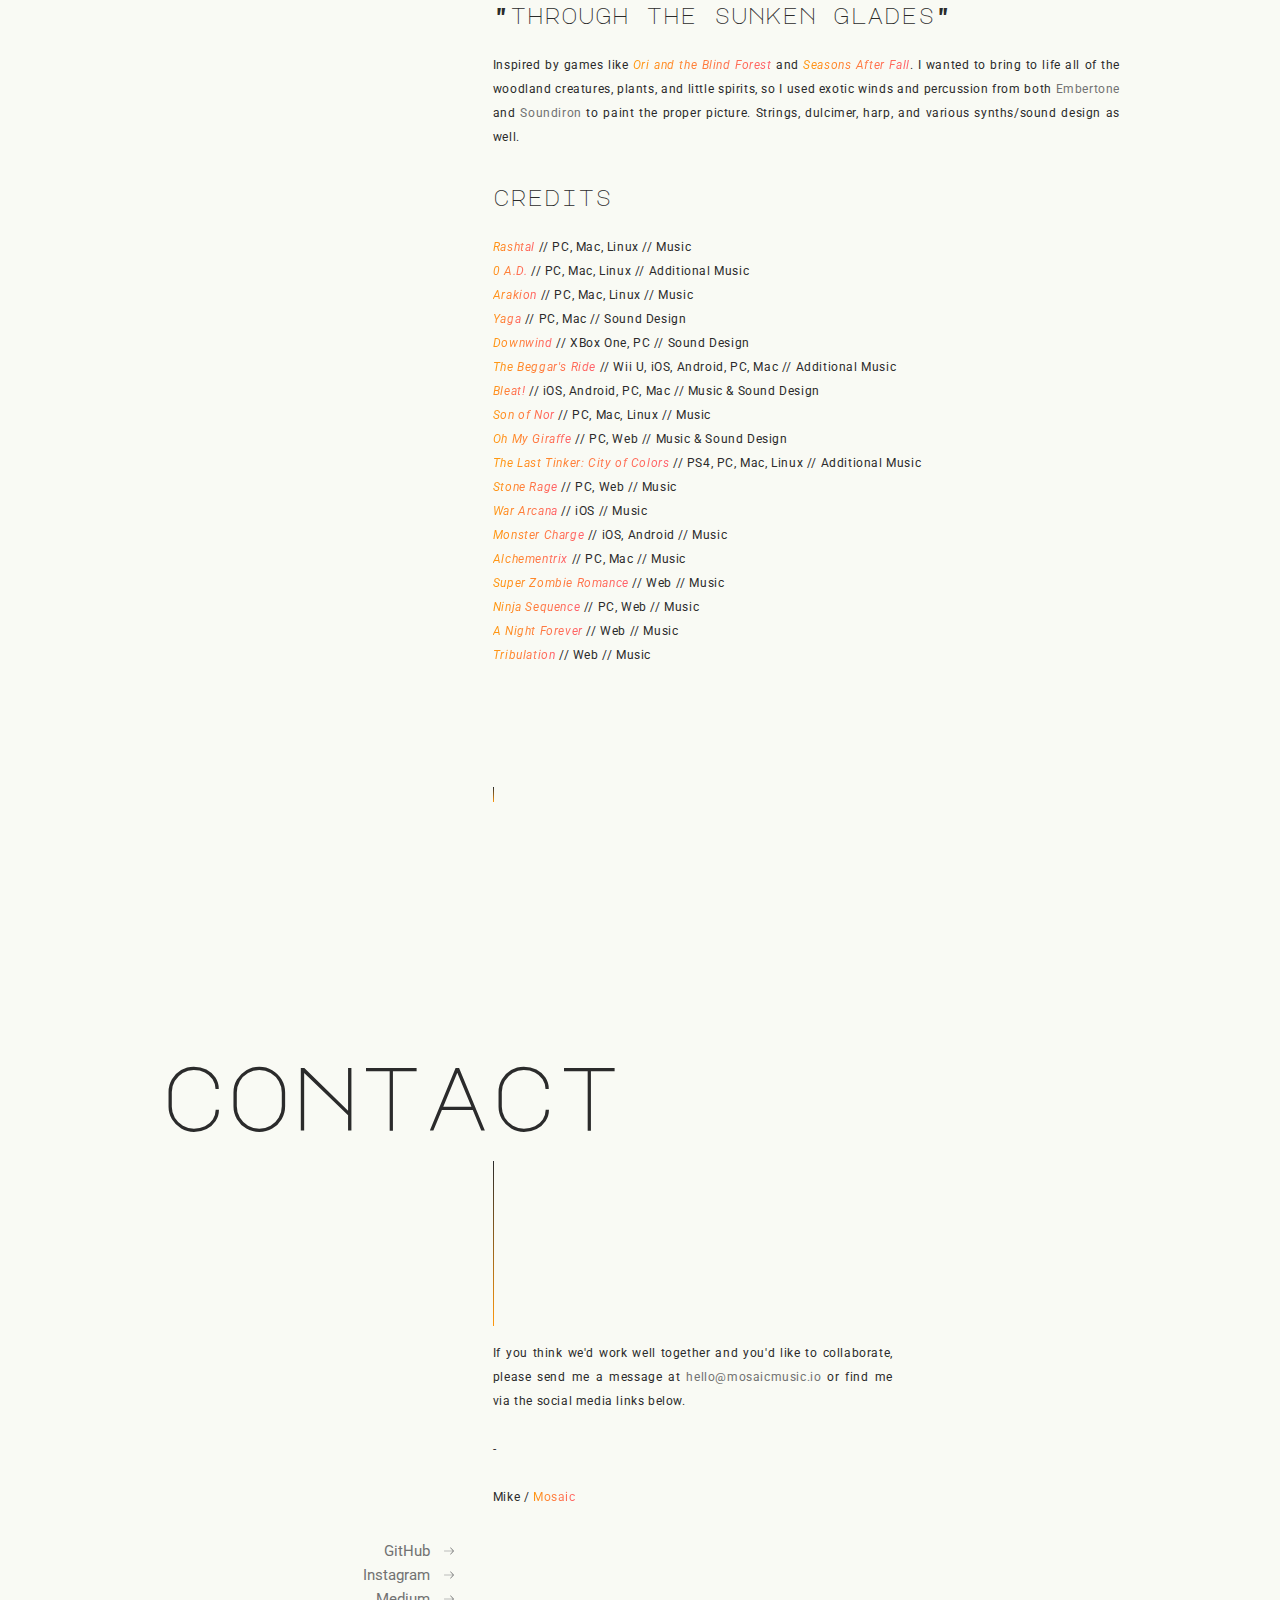
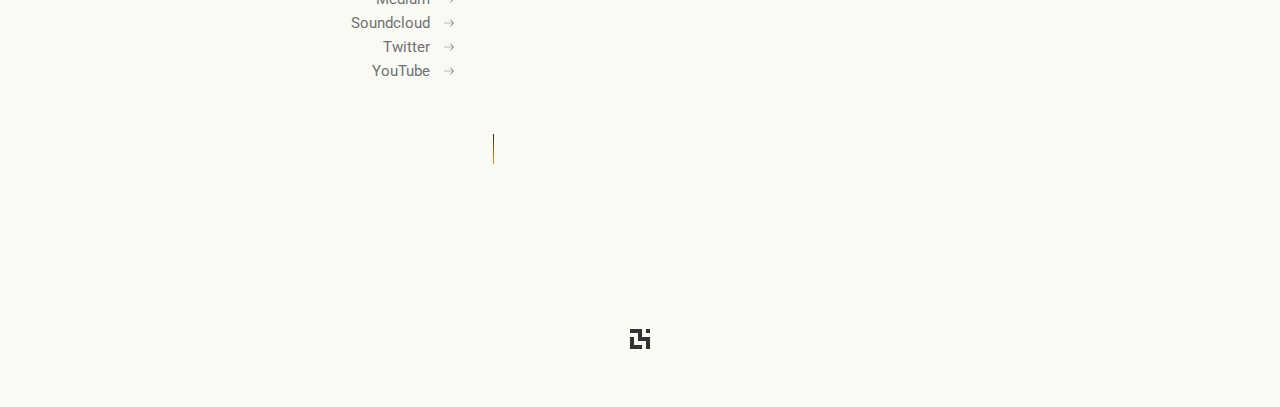
==== commit 87f3677f: "[redesign]: here we go" ====
--- a/index.html
+++ b/index.html
@@ -1,15 +1,13 @@
-<!DOCTYPE html><html lang="en-US" style="background-color: #2b2b2b"><head><meta charset="utf-8"><meta http-equiv="X-UA-Compatible" content="IE=edge"><meta name="viewport" content="width=device-width,initial-scale=1"><meta name="author" content="Mike Skalandunas <mskalandunas@gmail.com>"><meta name="description" content="I make beautiful music for games."><meta name="twitter:card" content="summary_large_image"><meta name="twitter:site" content="@mskalandunas"><meta name="twitter:creator" content="@mskalandunas"><meta name="twitter:title" content="m o s ––––––– a i c"><meta name="twitter:description" content="I make beautiful music for games."><meta name="twitter:image:src" content="img/1.png"><meta name="twitter:domain" content="http://mosaicmusic.io/"><meta property="og:title" content="m o s ––––––– a i c"><meta property="og:description" content="I make beautiful music for games."><meta property="og:image" content="img/1.png"><meta property="og:image:width" content="1113"><meta property="og:image:height" content="493"><meta property="og:url" content="http://mosaicmusic.io/"><title>m o s ––––––– a i c</title><link href="img/favicon.png" rel="shortcut icon" type="image/x-icon"></head><body style="text-rendering: optimizeLegibility;-webkit-font-smoothing: antialiased;-moz-osx-font-smoothing: grayscale;text-shadow: 1px 1px 1px rgba(0, 0, 0, 0.004);cursor: default;color: #d4d4d4"><section><div class="container"><div class="row"><div class="four columns"><h1 id="mosaic--top">Mosaic</h1></div><div class="eight columns"><div class="vertical--divide"></div><p class="content" style="margin-bottom: 1em"><svg id="mosaic--content" xmlns="http://www.w3.org/2000/svg" viewBox="0 0 319.13 319.13" style="width: 5em;float: left;margin: 5px 10px 5px 0"><title>m o s ––––––– a i c</title><desc>I make beautiful music for games.</desc><g fill="#333"><rect fill="#ffc371" x="255.31" width="63.83" height="63.83"/><polygon fill="#ffc371" points="0 127.65 0 191.48 0 255.31 0 319.13 63.83 319.13 127.65 319.13 191.48 319.13 191.48 255.31 127.65 255.31 63.83 255.31 63.83 191.48 63.83 127.65 0 127.65"/><polygon fill="#ff5f6d" points="0 0 0 63.83 63.83 63.83 127.65 63.83 127.65 127.65 127.65 191.48 191.48 191.48 255.31 191.48 255.31 255.31 255.31 319.13 319.13 319.13 319.13 127.65 255.31 127.65 191.48 127.65 191.48 63.83 191.48 0 0 0"/></g></svg> Hello, my name is Mike Skalandunas and this is my music project– <span class="logo">Mosaic</span>. I'm a graduate of Berklee College of Music, and have been working in games, specifically indie game audio, since 2011. In 2012, I worked side-by-side with composer <span class="logo">Filippo Beck-Peccoz</span> to create a wonderful toyshop sample library, and have since been freelancing. Over the years I've taken on many roles and shipped several titles, learned to <a class="content--link" href="http://riverine.surge.sh/" target="_blank" rel="noopener noreferrer" title="Riverine">develop</a> audio tools, created hundreds of sounds, and written over one thousand pieces of music. My goal is to add to the immersion of each project I'm a part of, and to make the journey sound memorable.</p><img class="img--main" src="img/1.jpg"><p class="content">Below you'll find my mission and some of the projects I've been a part of. Some are games where I've been the sole composer, some have been collaborations, and others are audio replacements. For more content, please visit my <a class="content--link" href="https://www.youtube.com/playlist?list=PLiamLkRKQtSv46YUSZ6N5cmDbbQ_GugeZ" target="_blank" rel="noopener noreferrer" title="Youtube">YouTube</a>, my <a class="content--link" href="https://soundcloud.com/mskalandunas" target="_blank" rel="noopener noreferrer" title="Soundcloud">Soundcloud</a>, and/or my <a class="content--link" href="https://medium.com/@mskalandunas" target="_blank" rel="noopener noreferrer" title="Medium">Medium</a> profiles.</p><div class="vertical--divide short"></div></div></div></div></section><section><div class="container"><div class="row"><div class="four columns"><h1>Ethos</h1></div><div class="eight columns"><div class="vertical--divide"></div><p class="content">I pride myself in creating high quality original music and sound using a combination of samples, sound design, live instruments, synthesis, and foley. When it comes to music, my goal is to make each piece feel organic, and I contribute to this goal by venturing out into nature for each new project and recording a myriad of sounds that may or may not have some musical merit. Besides using these sounds in music, as they are or effected to get <em class="logo">the&nbsp;most</em> out of them, I create custom instruments and VSTs to give these projects more of a distinct musical identity.</p><p class="content">Beyond the sounds themselves, I use effects, synthesis, and composition techniques that add to this idea of organic music. Whether it be a flutter of strings to create a vibrant sense of borealism or a cloud filter to vault a piece into the ether– I find these artifices to be paramount in creating an atmosphere that grows out of characters and environments rather than just accompanies them.</p><p class="content"><span class="logo">Now, go listen.</span></p><div class="vertical--divide short divide-red"></div></div></div></div></section><section id="works"><div class="container"><div class="row"><div class="four columns"><h1>Works</h1></div><div class="eight columns"><div class="vertical--divide"></div><p class="content">Here are some of my works. The first reel contains both shipped titles and music redesigns, and the second is strictly redesigns. The redesign reel has a more current sketch of my writing style and the games I'd like to work with. Please check out my <a class="content--link" href="https://soundcloud.com/mskalandunas" target="_blank" rel="noopener noreferrer" title="Soundcloud">Soundcloud</a> and <a class="content--link" href="https://www.youtube.com/playlist?list=PLiamLkRKQtSv46YUSZ6N5cmDbbQ_GugeZ" target="_blank" rel="noopener noreferrer" title="YouTube">YouTube</a> channels for more.</p><div class="video-container"><iframe src="https://www.youtube.com/embed/DMAth5HrFrQ" frameborder="0" webkitallowfullscreen mozallowfullscreen allowfullscreen></iframe></div><div class="vertical--divide short divide-orange"></div><div><div class="mosaic-player"><div class="mosaic-type-single"><div class="mosaic-gui mosaic-interface"><audio preload="auto"><source src="audio/1.mp3"></audio><div class="mosaic-controls"><a class="mosaic-previous"><i class="fa fa-backward"></i> </a><a class="mosaic-play"><i class="fa fa-play"></i> </a><a class="mosaic-next"><i class="fa fa-forward"></i></a></div><div class="mosaic-progress"><div class="mosaic-seek-bar"><div class="mosaic-play-bar"></div></div></div><div class="mosaic-time-holder"><span></span></div></div></div><h6 class="mosaic-title">"Through the Sunken Glades"</h6><p class="mosaic-description content">Inspired by games like <em class="logo">Ori and the Blind Forest</em> and <em class="logo">Seasons After Fall</em>. I wanted to bring to life all of the woodland creatures, plants, and little spirits, so I used exotic winds and percussion from both <a class="content--link" href="http://embertone.com/" target="_blank" rel="noopener noreferrer" title="Embertone">Embertone</a> and <a class="content--link" href="https://soundiron.com/" target="_blank" rel="noopener noreferrer" title="Soundiron">Soundiron</a> to paint the proper picture. Strings, dulcimer, harp, and various synths/sound design as well.</p></div></div><div><h6>Credits</h6><div class="credits"><p class="content"><em class="logo">Rashtal</em> // PC, Mac, Linux<span class="hide"> // Music</span><br><em class="logo">0 A.D.</em> // PC, Mac, Linux<span class="hide"> // Additional Music</span><br><em class="logo">Arakion</em> // PC, Mac, Linux<span class="hide"> // Music</span><br><em class="logo">Yaga</em> // PC, Mac<span class="hide"> // Sound Design</span><br><em class="logo">Downwind</em> // XBox One, PC // Sound Design<br><em class="logo">The Beggar's Ride</em> // Wii U, iOS, Android, PC, Mac<span class="hide"> // Additional Music</span><br><em class="logo">Bleat!</em> // iOS, Android, PC, Mac<span class="hide"> // Music &amp; Sound Design</span><br><em class="logo">Son of Nor</em> // PC, Mac, Linux<span class="hide"> // Music</span><br><em class="logo">Oh My Giraffe</em> // PC, Web<span class="hide"> // Music &amp; Sound Design</span><br><em class="logo">The Last Tinker: City of Colors</em> // PS4, PC, Mac, Linux<span class="hide"> // Additional Music</span><br><em class="logo">Stone Rage</em> // PC, Web<span class="hide"> // Music</span><br><em class="logo">War Arcana</em> // iOS<span class="hide"> // Music</span><br><em class="logo">Monster Charge</em> // iOS, Android<span class="hide"> // Music</span><br><em class="logo">Alchementrix</em> // PC, Mac<span class="hide"> // Music</span><br><em class="logo">Super Zombie Romance</em> // Web<span class="hide"> // Music</span><br><em class="logo">Ninja Sequence</em> // PC, Web<span class="hide"> // Music</span><br><em class="logo">A Night Forever</em> // Web<span class="hide"> // Music</span><br><em class="logo">Tribulation</em> // Web<span class="hide"> // Music</span><br></p></div></div><div class="vertical--divide short divide-red"></div></div></div><div class="row"><div class="four columns">&nbsp;</div><div class="eight columns"></div></div></div></section><section><div class="container"><div class="row"><div class="four columns"><h1 class="contact">Contact</h1></div><div class="eight columns"><div class="vertical--divide"></div><p class="content low-width">If you think we'd work well together and you'd like to collaborate, please send me a message at <a class="content--link email" target="_blank" rel="noopener noreferrer">hello@mosaicmusic.io</a> or find me via the social media links below.<br><br>-<br><br>Mike / <span class="logo">Mosaic</span></p></div></div><div class="row"><div class="four columns"><p style="text-align: right;font-family: 'Roboto', sans-serif"><a class="content--link" href="https://github.com/mskalandunas" target="_blank" rel="noopener noreferrer" title="GitHub">GitHub <svg version="1.1" class="long-arrow" xmlns="http://www.w3.org/2000/svg" xmlns:xlink="http://www.w3.org/1999/xlink" x="0px" y="0px" viewBox="0 0 31.49 31.49" style="enable-background:new 0 0 31.49 31.49" xml:space="preserve"><path fill="#808080" d="M21.205,5.007c-0.429-0.444-1.143-0.444-1.587,0c-0.429,0.429-0.429,1.143,0,1.571l8.047,8.047H1.111
-                  C0.492,14.626,0,15.118,0,15.737c0,0.619,0.492,1.127,1.111,1.127h26.554l-8.047,8.032c-0.429,0.444-0.429,1.159,0,1.587
-                  c0.444,0.444,1.159,0.444,1.587,0l9.952-9.952c0.444-0.429,0.444-1.143,0-1.571L21.205,5.007z"/></svg></a><br><a class="content--link" href="https://www.instagram.com/mskalandunas" target="_blank" rel="noopener noreferrer" title="Instagram">Instagram <svg version="1.1" class="long-arrow" xmlns="http://www.w3.org/2000/svg" xmlns:xlink="http://www.w3.org/1999/xlink" x="0px" y="0px" viewBox="0 0 31.49 31.49" style="enable-background:new 0 0 31.49 31.49" xml:space="preserve"><path fill="#808080" d="M21.205,5.007c-0.429-0.444-1.143-0.444-1.587,0c-0.429,0.429-0.429,1.143,0,1.571l8.047,8.047H1.111
-                  C0.492,14.626,0,15.118,0,15.737c0,0.619,0.492,1.127,1.111,1.127h26.554l-8.047,8.032c-0.429,0.444-0.429,1.159,0,1.587
-                  c0.444,0.444,1.159,0.444,1.587,0l9.952-9.952c0.444-0.429,0.444-1.143,0-1.571L21.205,5.007z"/></svg></a><br><a class="content--link" href="https://medium.com/@mskalandunas" target="_blank" rel="noopener noreferrer" title="Medium">Medium <svg version="1.1" class="long-arrow" xmlns="http://www.w3.org/2000/svg" xmlns:xlink="http://www.w3.org/1999/xlink" x="0px" y="0px" viewBox="0 0 31.49 31.49" style="enable-background:new 0 0 31.49 31.49" xml:space="preserve"><path fill="#808080" d="M21.205,5.007c-0.429-0.444-1.143-0.444-1.587,0c-0.429,0.429-0.429,1.143,0,1.571l8.047,8.047H1.111
-                  C0.492,14.626,0,15.118,0,15.737c0,0.619,0.492,1.127,1.111,1.127h26.554l-8.047,8.032c-0.429,0.444-0.429,1.159,0,1.587
-                  c0.444,0.444,1.159,0.444,1.587,0l9.952-9.952c0.444-0.429,0.444-1.143,0-1.571L21.205,5.007z"/></svg></a><br><a class="content--link" href="https://soundcloud.com/mskalandunas" target="_blank" rel="noopener noreferrer" title="Soundcloud">Soundcloud <svg version="1.1" class="long-arrow" xmlns="http://www.w3.org/2000/svg" xmlns:xlink="http://www.w3.org/1999/xlink" x="0px" y="0px" viewBox="0 0 31.49 31.49" style="enable-background:new 0 0 31.49 31.49" xml:space="preserve"><path fill="#808080" d="M21.205,5.007c-0.429-0.444-1.143-0.444-1.587,0c-0.429,0.429-0.429,1.143,0,1.571l8.047,8.047H1.111
-                  C0.492,14.626,0,15.118,0,15.737c0,0.619,0.492,1.127,1.111,1.127h26.554l-8.047,8.032c-0.429,0.444-0.429,1.159,0,1.587
-                  c0.444,0.444,1.159,0.444,1.587,0l9.952-9.952c0.444-0.429,0.444-1.143,0-1.571L21.205,5.007z"/></svg></a><br><a class="content--link" href="./docs/mosaicmusic-resume.pdf" target="_blank" rel="noopener noreferrer" title="Résumé">Résumé <svg version="1.1" class="long-arrow" xmlns="http://www.w3.org/2000/svg" xmlns:xlink="http://www.w3.org/1999/xlink" x="0px" y="0px" viewBox="0 0 31.49 31.49" style="enable-background:new 0 0 31.49 31.49" xml:space="preserve"><path fill="#808080" d="M21.205,5.007c-0.429-0.444-1.143-0.444-1.587,0c-0.429,0.429-0.429,1.143,0,1.571l8.047,8.047H1.111
-                  C0.492,14.626,0,15.118,0,15.737c0,0.619,0.492,1.127,1.111,1.127h26.554l-8.047,8.032c-0.429,0.444-0.429,1.159,0,1.587
-                  c0.444,0.444,1.159,0.444,1.587,0l9.952-9.952c0.444-0.429,0.444-1.143,0-1.571L21.205,5.007z"/></svg></a><br><a class="content--link" href="https://twitter.com/mskalandunas" target="_blank" rel="noopener noreferrer" title="Twitter">Twitter <svg version="1.1" class="long-arrow" xmlns="http://www.w3.org/2000/svg" xmlns:xlink="http://www.w3.org/1999/xlink" x="0px" y="0px" viewBox="0 0 31.49 31.49" style="enable-background:new 0 0 31.49 31.49" xml:space="preserve"><path fill="#808080" d="M21.205,5.007c-0.429-0.444-1.143-0.444-1.587,0c-0.429,0.429-0.429,1.143,0,1.571l8.047,8.047H1.111
-                  C0.492,14.626,0,15.118,0,15.737c0,0.619,0.492,1.127,1.111,1.127h26.554l-8.047,8.032c-0.429,0.444-0.429,1.159,0,1.587
-                  c0.444,0.444,1.159,0.444,1.587,0l9.952-9.952c0.444-0.429,0.444-1.143,0-1.571L21.205,5.007z"/></svg></a><br><a class="content--link" href="https://www.youtube.com/channel/UCaWX3XrkL7xixy0oZfTnpYw" target="_blank" rel="noopener noreferrer" title="Youtube">YouTube <svg version="1.1" class="long-arrow" xmlns="http://www.w3.org/2000/svg" xmlns:xlink="http://www.w3.org/1999/xlink" x="0px" y="0px" viewBox="0 0 31.49 31.49" style="enable-background:new 0 0 31.49 31.49" xml:space="preserve"><path fill="#808080" d="M21.205,5.007c-0.429-0.444-1.143-0.444-1.587,0c-0.429,0.429-0.429,1.143,0,1.571l8.047,8.047H1.111
-                  C0.492,14.626,0,15.118,0,15.737c0,0.619,0.492,1.127,1.111,1.127h26.554l-8.047,8.032c-0.429,0.444-0.429,1.159,0,1.587
-                  c0.444,0.444,1.159,0.444,1.587,0l9.952-9.952c0.444-0.429,0.444-1.143,0-1.571L21.205,5.007z"/></svg></a><br></p></div><div class="eight columns"><div class="vertical--divide short bottom"></div></div></div></div></section><footer><p><span><a class="mosaic--logo"><svg xmlns="http://www.w3.org/2000/svg" viewBox="0 0 319.13 319.13" width="20px"><title>m o s ––––––– a i c</title><desc>I make beautiful music for games.</desc><g><rect class="mosaic--orange" fill="#333" x="255.31" width="63.83" height="63.83"/><polygon class="mosaic--orange" fill="#333" points="0 127.65 0 191.48 0 255.31 0 319.13 63.83 319.13 127.65 319.13 191.48 319.13 191.48 255.31 127.65 255.31 63.83 255.31 63.83 191.48 63.83 127.65 0 127.65"/><polygon class="mosaic--red" fill="#333" points="0 0 0 63.83 63.83 63.83 127.65 63.83 127.65 127.65 127.65 191.48 191.48 191.48 255.31 191.48 255.31 255.31 255.31 319.13 319.13 319.13 319.13 127.65 255.31 127.65 191.48 127.65 191.48 63.83 191.48 0 0 0"/></g></svg></a></span></p></footer><link href="css/main.css" rel="stylesheet"><script type="text/javascript" src="js/bundle.js"></script></body></html>+<!DOCTYPE html><html lang="en-US" style="background-color:#f9faf4"><head><meta charset="utf-8"><meta http-equiv="X-UA-Compatible" content="IE=edge"><meta name="viewport" content="width=device-width,initial-scale=1"><meta name="author" content="Mike Skalandunas <mskalandunas@gmail.com>"><meta name="description" content="I make beautiful music for games."><meta name="twitter:card" content="summary_large_image"><meta name="twitter:site" content="@mskalandunas"><meta name="twitter:creator" content="@mskalandunas"><meta name="twitter:title" content="mosaic.wav"><meta name="twitter:description" content="I make beautiful music for games."><meta name="twitter:image:src" content="img/1.png"><meta name="twitter:domain" content="http://mosaicmusic.io/"><meta property="og:title" content="mosaic.wav"><meta property="og:description" content="I make beautiful music for games."><meta property="og:image" content="img/1.png"><meta property="og:image:width" content="1113"><meta property="og:image:height" content="493"><meta property="og:url" content="http://mosaicmusic.io/"><title>mosaic.wav</title><link href="img/favicon.png" rel="shortcut icon" type="image/x-icon"><link href="https://fonts.googleapis.com/css?family=Major+Mono+Display" rel="stylesheet"></head><body style="text-rendering:optimizeLegibility;-webkit-font-smoothing:antialiased;-moz-osx-font-smoothing:grayscale;text-shadow:1px 1px 1px rgba(0,0,0,.004);cursor:default;color:#2b2b2b"><div class="mosaic-scroll-bar"><div class="mosaic-scroll-bar-scroller"></div></div><section><div class="container"><div class="row"><div class="four columns"><h1 id="mosaic--top">mosaic</h1></div><div class="eight columns content-section"><div class="vertical--divide"></div><p class="content" style="margin-bottom:1em"><svg id="mosaic--content" xmlns="http://www.w3.org/2000/svg" viewBox="0 0 319.13 319.13" style="width:5em;float:left;margin:5px 10px 5px 0"><title>m o s ––––––– a i c</title><desc>I make beautiful music for games.</desc><g fill="#333"><rect fill="#ffc371" x="255.31" width="63.83" height="63.83"></rect><polygon fill="#ffc371" points="0 127.65 0 191.48 0 255.31 0 319.13 63.83 319.13 127.65 319.13 191.48 319.13 191.48 255.31 127.65 255.31 63.83 255.31 63.83 191.48 63.83 127.65 0 127.65"></polygon><polygon fill="#ff5f6d" points="0 0 0 63.83 63.83 63.83 127.65 63.83 127.65 127.65 127.65 191.48 191.48 191.48 255.31 191.48 255.31 255.31 255.31 319.13 319.13 319.13 319.13 127.65 255.31 127.65 191.48 127.65 191.48 63.83 191.48 0 0 0"></polygon></g></svg> Hello, my name is Mike Skalandunas and this is my music project– <span class="logo">Mosaic</span>. I'm a graduate of Berklee College of Music, and have been working in games, specifically indie game audio, since 2011. In 2012, I worked side-by-side with composer <span class="logo">Filippo Beck-Peccoz</span> to create a wonderful toyshop sample library, and have since been freelancing. Over the years I've taken on many roles and shipped several titles, learned to <a class="content--link" href="http://riverine.surge.sh/" target="_blank" rel="noopener noreferrer" title="Riverine">develop</a> audio tools, created hundreds of sounds, and written over one thousand pieces of music. My goal is to add to the immersion of each project I'm a part of, and to make the journey sound memorable.</p><img alt="" class="img--main" src="img/1.jpg"><p class="content">Below you'll find my mission and some of the projects I've been a part of. Some are games where I've been the sole composer, some have been collaborations, and others are audio replacements. For more content, please visit my <a class="content--link" href="https://www.youtube.com/playlist?list=PLiamLkRKQtSv46YUSZ6N5cmDbbQ_GugeZ" target="_blank" rel="noopener noreferrer" title="Youtube">YouTube</a>, my <a class="content--link" href="https://soundcloud.com/mskalandunas" target="_blank" rel="noopener noreferrer" title="Soundcloud">Soundcloud</a>, and/or my <a class="content--link" href="https://medium.com/@mskalandunas" target="_blank" rel="noopener noreferrer" title="Medium">Medium</a> profiles.</p><div class="vertical--divide short"></div></div></div></div></section><section><div class="container"><div class="row"><div class="four columns"><h1>ethos</h1></div><div class="eight columns content-section"><div class="vertical--divide"></div><p class="content">I pride myself in creating high quality original music and sound using a combination of samples, sound design, live instruments, synthesis, and foley. When it comes to music, my goal is to make each piece feel organic, and I contribute to this goal by venturing out into nature for each new project and recording a myriad of sounds that may or may not have some musical merit. Besides using these sounds in music, as they are or effected to get <em class="logo">the&nbsp;most</em> out of them, I create custom instruments and VSTs to give these projects more of a distinct musical identity.</p><p class="content">Beyond the sounds themselves, I use effects, synthesis, and composition techniques that add to this idea of organic music. Whether it be a flutter of strings to create a vibrant sense of borealism or a cloud filter to vault a piece into the ether– I find these artifices to be paramount in creating an atmosphere that grows out of characters and environments rather than just accompanies them.</p><p class="content"><span class="logo">Now, go listen.</span></p><div class="vertical--divide short divide-red"></div></div></div></div></section><section id="works"><div class="container"><div class="row"><div class="four columns"><h1>works</h1></div><div class="eight columns content-section"><div class="vertical--divide"></div><p class="content">Here are some of my works. The first reel contains both shipped titles and music redesigns, and the second is strictly redesigns. The redesign reel has a more current sketch of my writing style and the games I'd like to work with. Please check out my <a class="content--link" href="https://soundcloud.com/mskalandunas" target="_blank" rel="noopener noreferrer" title="Soundcloud">Soundcloud</a> and <a class="content--link" href="https://www.youtube.com/playlist?list=PLiamLkRKQtSv46YUSZ6N5cmDbbQ_GugeZ" target="_blank" rel="noopener noreferrer" title="YouTube">YouTube</a> channels for more.</p><div class="video-container"><iframe title="video demo reel" src="https://www.youtube.com/embed/DMAth5HrFrQ" frameborder="0" webkitallowfullscreen mozallowfullscreen allowfullscreen></iframe></div><div class="vertical--divide short divide-orange"></div><div><div class="mosaic-player"><div class="mosaic-type-single"><div class="mosaic-gui mosaic-interface"><audio><source src="./audio/1.mp3"></audio><div class="mosaic-controls"><a class="mosaic-previous"><i class="fa fa-backward"></i> </a><a class="mosaic-play"><i class="fa fa-play"></i> </a><a class="mosaic-next"><i class="fa fa-forward"></i></a></div><div class="mosaic-progress"><div class="mosaic-seek-bar"><div class="mosaic-play-bar"></div></div></div><div class="mosaic-time-holder"><span class="mosaic-current-time"></span> / <span class="mosaic-duration"></span></div></div></div><h6 class="mosaic-title">"Through the Sunken Glades"</h6><p class="mosaic-description content">Inspired by games like <em class="logo">Ori and the Blind Forest</em> and <em class="logo">Seasons After Fall</em>. I wanted to bring to life all of the woodland creatures, plants, and little spirits, so I used exotic winds and percussion from both <a class="content--link" href="http://embertone.com/" target="_blank" rel="noopener noreferrer" title="Embertone">Embertone</a> and <a class="content--link" href="https://soundiron.com/" target="_blank" rel="noopener noreferrer" title="Soundiron">Soundiron</a> to paint the proper picture. Strings, dulcimer, harp, and various synths/sound design as well.</p></div></div><div><h6>Credits</h6><div class="credits"><p class="content"><em class="logo">Rashtal</em> // PC, Mac, Linux<span class="hide"> // Music</span><br><em class="logo">0 A.D.</em> // PC, Mac, Linux<span class="hide"> // Additional Music</span><br><em class="logo">Arakion</em> // PC, Mac, Linux<span class="hide"> // Music</span><br><em class="logo">Yaga</em> // PC, Mac<span class="hide"> // Sound Design</span><br><em class="logo">Downwind</em> // XBox One, PC // Sound Design<br><em class="logo">The Beggar's Ride</em> // Wii U, iOS, Android, PC, Mac<span class="hide"> // Additional Music</span><br><em class="logo">Bleat!</em> // iOS, Android, PC, Mac<span class="hide"> // Music &amp; Sound Design</span><br><em class="logo">Son of Nor</em> // PC, Mac, Linux<span class="hide"> // Music</span><br><em class="logo">Oh My Giraffe</em> // PC, Web<span class="hide"> // Music &amp; Sound Design</span><br><em class="logo">The Last Tinker: City of Colors</em> // PS4, PC, Mac, Linux<span class="hide"> // Additional Music</span><br><em class="logo">Stone Rage</em> // PC, Web<span class="hide"> // Music</span><br><em class="logo">War Arcana</em> // iOS<span class="hide"> // Music</span><br><em class="logo">Monster Charge</em> // iOS, Android<span class="hide"> // Music</span><br><em class="logo">Alchementrix</em> // PC, Mac<span class="hide"> // Music</span><br><em class="logo">Super Zombie Romance</em> // Web<span class="hide"> // Music</span><br><em class="logo">Ninja Sequence</em> // PC, Web<span class="hide"> // Music</span><br><em class="logo">A Night Forever</em> // Web<span class="hide"> // Music</span><br><em class="logo">Tribulation</em> // Web<span class="hide"> // Music</span><br></p></div></div><div class="vertical--divide short divide-red"></div></div></div><div class="row"><div class="four columns">&nbsp;</div><div class="eight columns content-section"></div></div></div></section><section><div class="container"><div class="row"><div class="four columns"><h1 class="contact">contact</h1></div><div class="eight columns content-section"><div class="vertical--divide"></div><p class="content low-width">If you think we'd work well together and you'd like to collaborate, please send me a message at <a class="content--link email" target="_blank" rel="noopener noreferrer">hello@mosaicmusic.io</a> or find me via the social media links below.<br><br>-<br><br>Mike / <span class="logo">Mosaic</span></p></div></div><div class="row"><div class="four columns"><p style="text-align:right;font-family:Roboto,sans-serif"><a class="content--link" href="https://github.com/mskalandunas" target="_blank" rel="noopener noreferrer" title="GitHub">GitHub <svg version="1.1" class="long-arrow" xmlns="http://www.w3.org/2000/svg" xmlns:xlink="http://www.w3.org/1999/xlink" x="0px" y="0px" viewBox="0 0 31.49 31.49" style="enable-background:new 0 0 31.49 31.49" xml:space="preserve"><path fill="#808080" d="M21.205,5.007c-0.429-0.444-1.143-0.444-1.587,0c-0.429,0.429-0.429,1.143,0,1.571l8.047,8.047H1.111
+                                    C0.492,14.626,0,15.118,0,15.737c0,0.619,0.492,1.127,1.111,1.127h26.554l-8.047,8.032c-0.429,0.444-0.429,1.159,0,1.587
+                                    c0.444,0.444,1.159,0.444,1.587,0l9.952-9.952c0.444-0.429,0.444-1.143,0-1.571L21.205,5.007z"/></svg></a><br><a class="content--link" href="https://www.instagram.com/mskalandunas" target="_blank" rel="noopener noreferrer" title="Instagram">Instagram <svg version="1.1" class="long-arrow" xmlns="http://www.w3.org/2000/svg" xmlns:xlink="http://www.w3.org/1999/xlink" x="0px" y="0px" viewBox="0 0 31.49 31.49" style="enable-background:new 0 0 31.49 31.49" xml:space="preserve"><path fill="#808080" d="M21.205,5.007c-0.429-0.444-1.143-0.444-1.587,0c-0.429,0.429-0.429,1.143,0,1.571l8.047,8.047H1.111
+                                    C0.492,14.626,0,15.118,0,15.737c0,0.619,0.492,1.127,1.111,1.127h26.554l-8.047,8.032c-0.429,0.444-0.429,1.159,0,1.587
+                                    c0.444,0.444,1.159,0.444,1.587,0l9.952-9.952c0.444-0.429,0.444-1.143,0-1.571L21.205,5.007z"/></svg></a><br><a class="content--link" href="https://medium.com/@mskalandunas" target="_blank" rel="noopener noreferrer" title="Medium">Medium <svg version="1.1" class="long-arrow" xmlns="http://www.w3.org/2000/svg" xmlns:xlink="http://www.w3.org/1999/xlink" x="0px" y="0px" viewBox="0 0 31.49 31.49" style="enable-background:new 0 0 31.49 31.49" xml:space="preserve"><path fill="#808080" d="M21.205,5.007c-0.429-0.444-1.143-0.444-1.587,0c-0.429,0.429-0.429,1.143,0,1.571l8.047,8.047H1.111
+                                    C0.492,14.626,0,15.118,0,15.737c0,0.619,0.492,1.127,1.111,1.127h26.554l-8.047,8.032c-0.429,0.444-0.429,1.159,0,1.587
+                                    c0.444,0.444,1.159,0.444,1.587,0l9.952-9.952c0.444-0.429,0.444-1.143,0-1.571L21.205,5.007z"/></svg></a><br><a class="content--link" href="https://soundcloud.com/mskalandunas" target="_blank" rel="noopener noreferrer" title="Soundcloud">Soundcloud <svg version="1.1" class="long-arrow" xmlns="http://www.w3.org/2000/svg" xmlns:xlink="http://www.w3.org/1999/xlink" x="0px" y="0px" viewBox="0 0 31.49 31.49" style="enable-background:new 0 0 31.49 31.49" xml:space="preserve"><path fill="#808080" d="M21.205,5.007c-0.429-0.444-1.143-0.444-1.587,0c-0.429,0.429-0.429,1.143,0,1.571l8.047,8.047H1.111
+                                    C0.492,14.626,0,15.118,0,15.737c0,0.619,0.492,1.127,1.111,1.127h26.554l-8.047,8.032c-0.429,0.444-0.429,1.159,0,1.587
+                                    c0.444,0.444,1.159,0.444,1.587,0l9.952-9.952c0.444-0.429,0.444-1.143,0-1.571L21.205,5.007z"/></svg></a><br><a class="content--link" href="https://twitter.com/mskalandunas" target="_blank" rel="noopener noreferrer" title="Twitter">Twitter <svg version="1.1" class="long-arrow" xmlns="http://www.w3.org/2000/svg" xmlns:xlink="http://www.w3.org/1999/xlink" x="0px" y="0px" viewBox="0 0 31.49 31.49" style="enable-background:new 0 0 31.49 31.49" xml:space="preserve"><path fill="#808080" d="M21.205,5.007c-0.429-0.444-1.143-0.444-1.587,0c-0.429,0.429-0.429,1.143,0,1.571l8.047,8.047H1.111
+                                    C0.492,14.626,0,15.118,0,15.737c0,0.619,0.492,1.127,1.111,1.127h26.554l-8.047,8.032c-0.429,0.444-0.429,1.159,0,1.587
+                                    c0.444,0.444,1.159,0.444,1.587,0l9.952-9.952c0.444-0.429,0.444-1.143,0-1.571L21.205,5.007z"/></svg></a><br><a class="content--link" href="https://www.youtube.com/channel/UCaWX3XrkL7xixy0oZfTnpYw" target="_blank" rel="noopener noreferrer" title="Youtube">YouTube <svg version="1.1" class="long-arrow" xmlns="http://www.w3.org/2000/svg" xmlns:xlink="http://www.w3.org/1999/xlink" x="0px" y="0px" viewBox="0 0 31.49 31.49" style="enable-background:new 0 0 31.49 31.49" xml:space="preserve"><path fill="#808080" d="M21.205,5.007c-0.429-0.444-1.143-0.444-1.587,0c-0.429,0.429-0.429,1.143,0,1.571l8.047,8.047H1.111
+                                    C0.492,14.626,0,15.118,0,15.737c0,0.619,0.492,1.127,1.111,1.127h26.554l-8.047,8.032c-0.429,0.444-0.429,1.159,0,1.587
+                                    c0.444,0.444,1.159,0.444,1.587,0l9.952-9.952c0.444-0.429,0.444-1.143,0-1.571L21.205,5.007z"/></svg></a><br></p></div><div class="eight columns content-section"><div class="vertical--divide short bottom"></div></div></div></div></section><footer><p><span><a class="mosaic--logo"><svg xmlns="http://www.w3.org/2000/svg" viewBox="0 0 319.13 319.13" width="20px"><title>m o s ––––––– a i c</title><desc>I make beautiful music for games.</desc><g><rect class="mosaic--orange" fill="#333" x="255.31" width="63.83" height="63.83"></rect><polygon class="mosaic--orange" fill="#333" points="0 127.65 0 191.48 0 255.31 0 319.13 63.83 319.13 127.65 319.13 191.48 319.13 191.48 255.31 127.65 255.31 63.83 255.31 63.83 191.48 63.83 127.65 0 127.65"></polygon><polygon class="mosaic--red" fill="#333" points="0 0 0 63.83 63.83 63.83 127.65 63.83 127.65 127.65 127.65 191.48 191.48 191.48 255.31 191.48 255.31 255.31 255.31 319.13 319.13 319.13 319.13 127.65 255.31 127.65 191.48 127.65 191.48 63.83 191.48 0 0 0"></polygon></g></svg></a></span></p></footer><link href="./vendor.css" rel="stylesheet"><link href="./main.css" rel="stylesheet"><script async defer="defer" type="text/javascript" src="./main.js"></script><script id="structured-data" type="text/javascript"></script></body></html>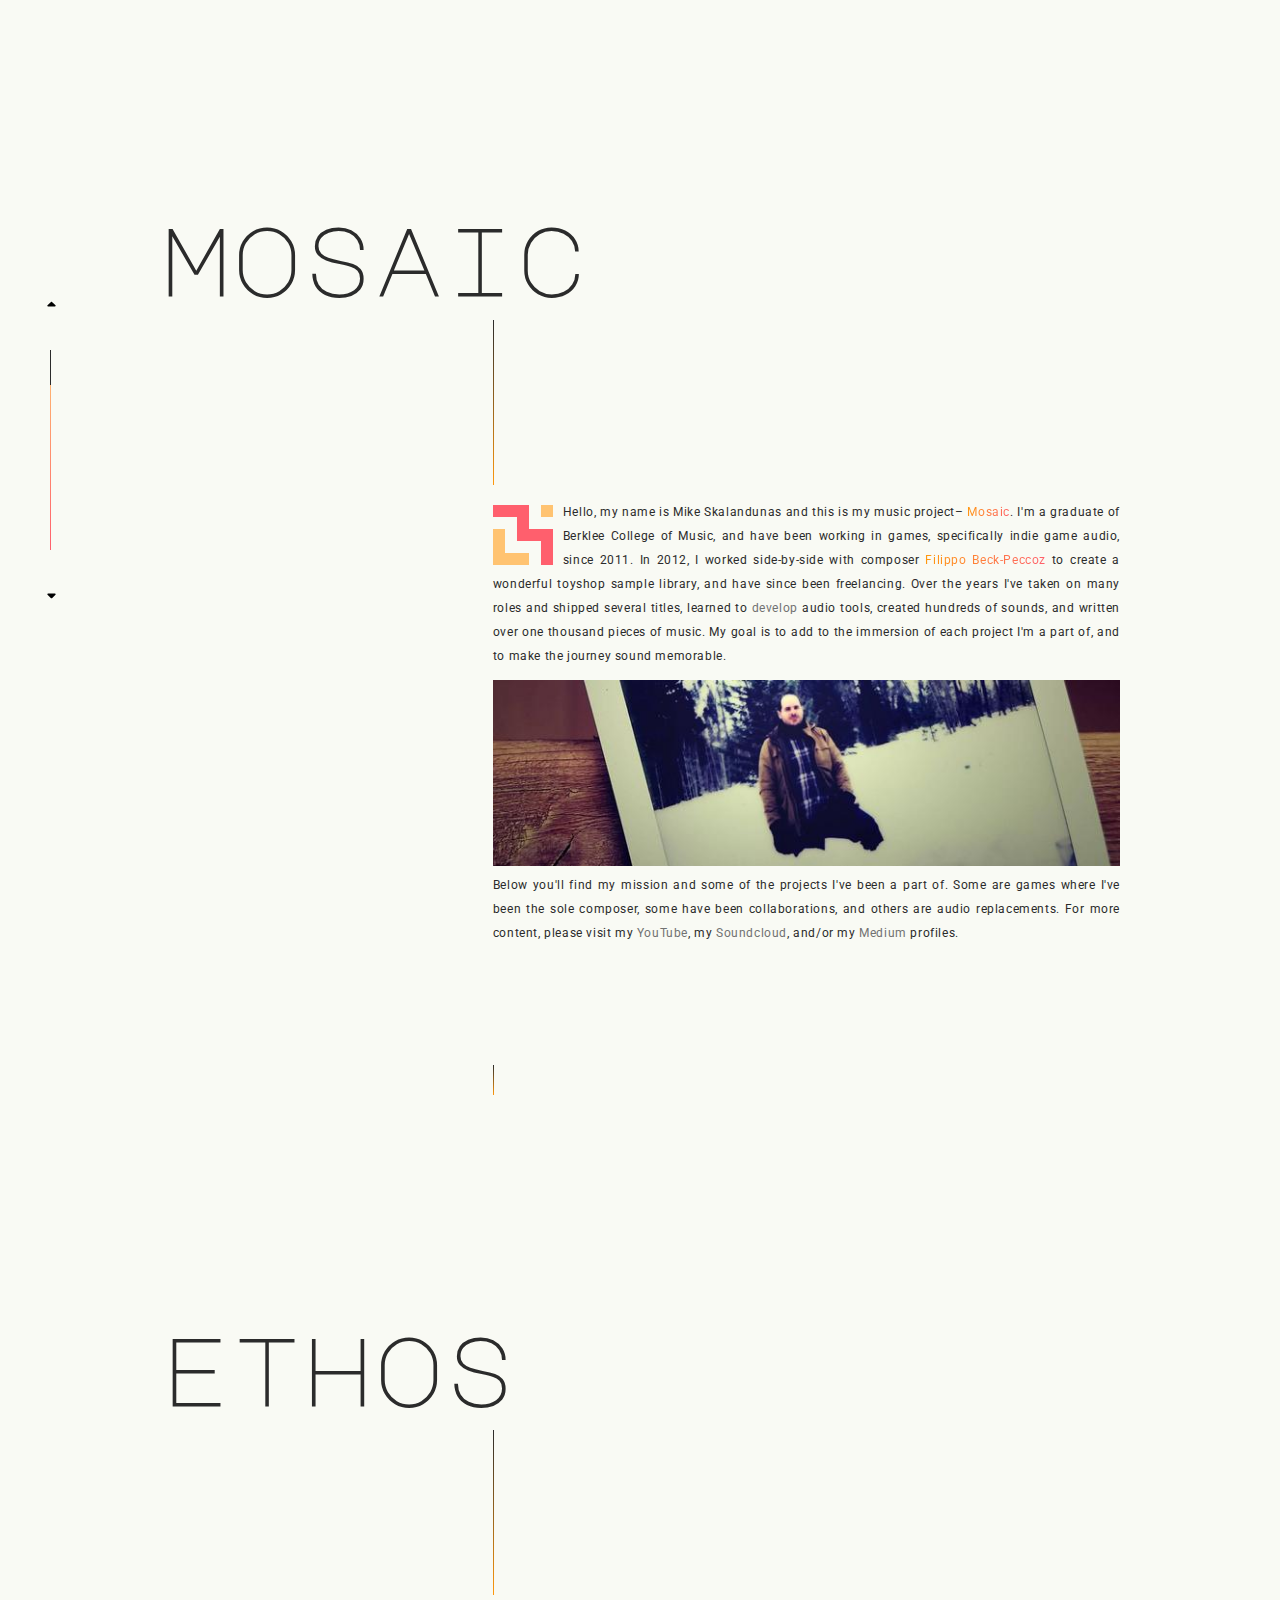
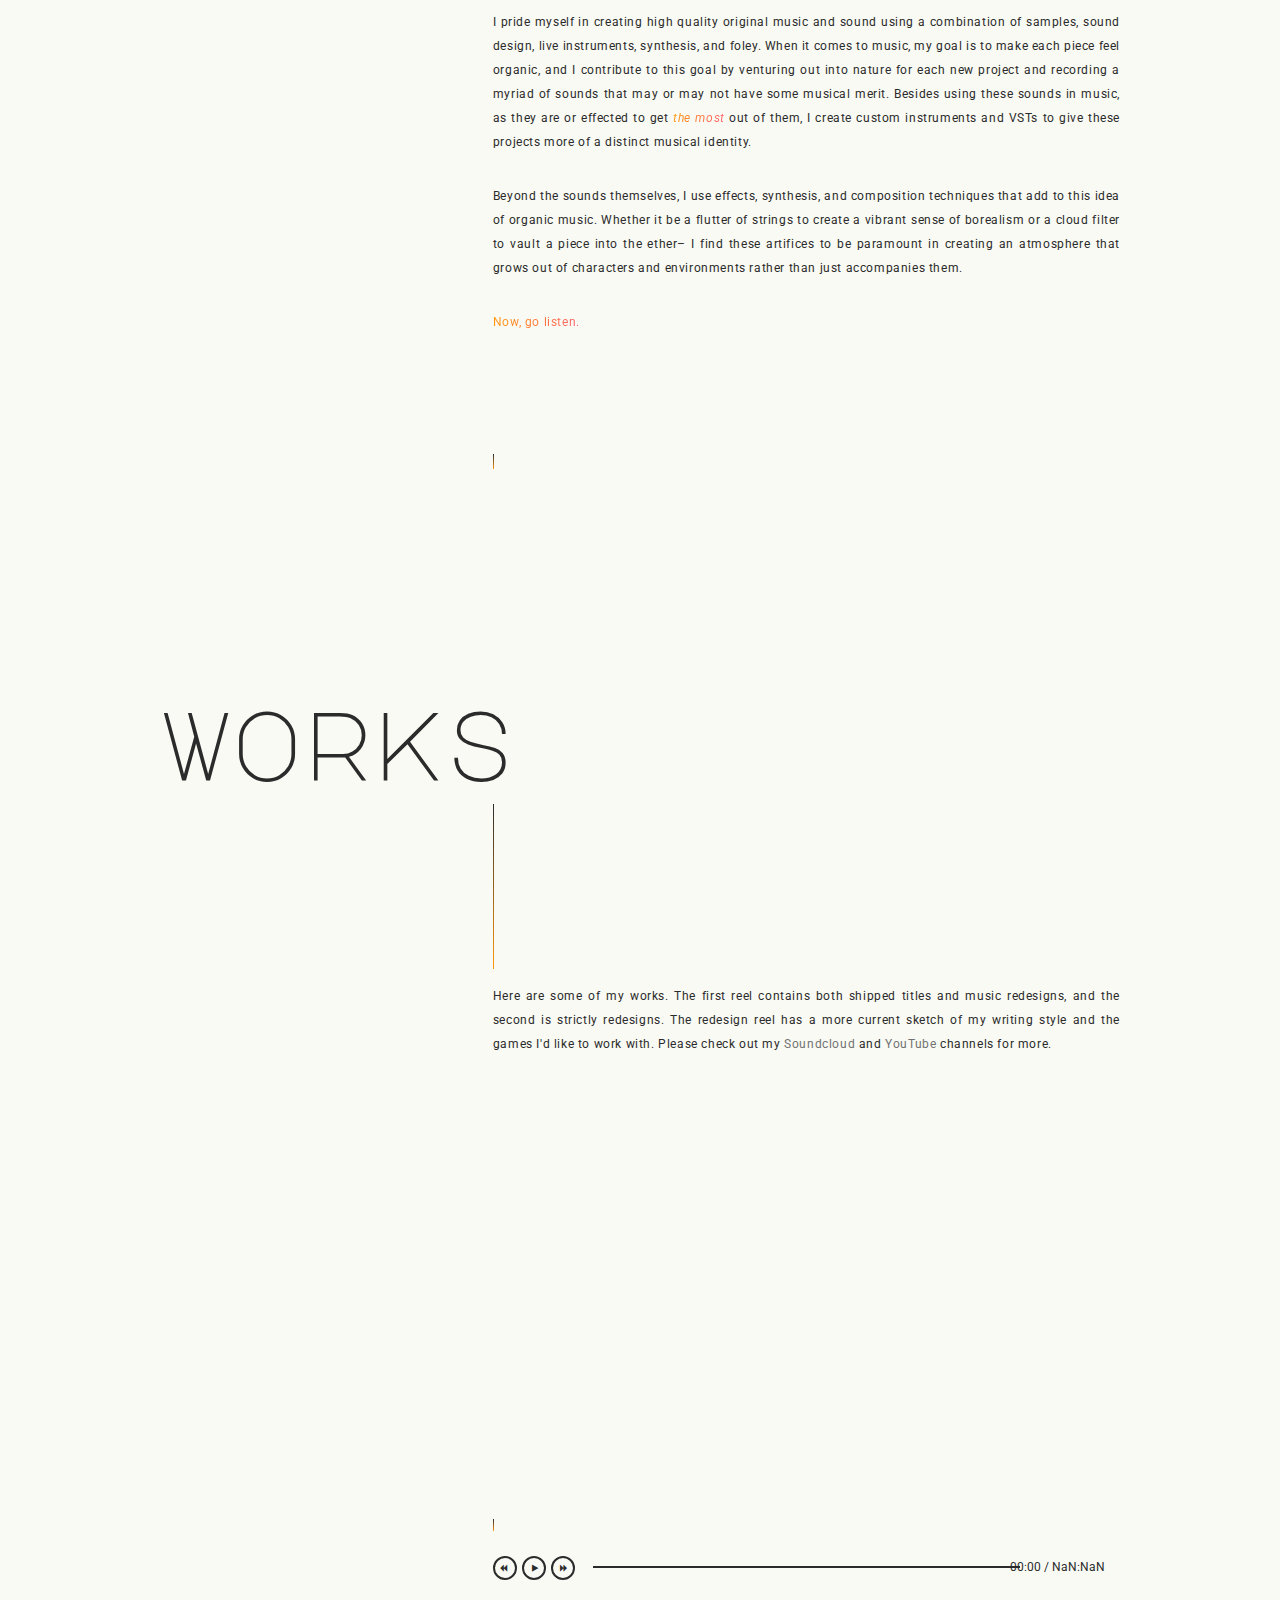
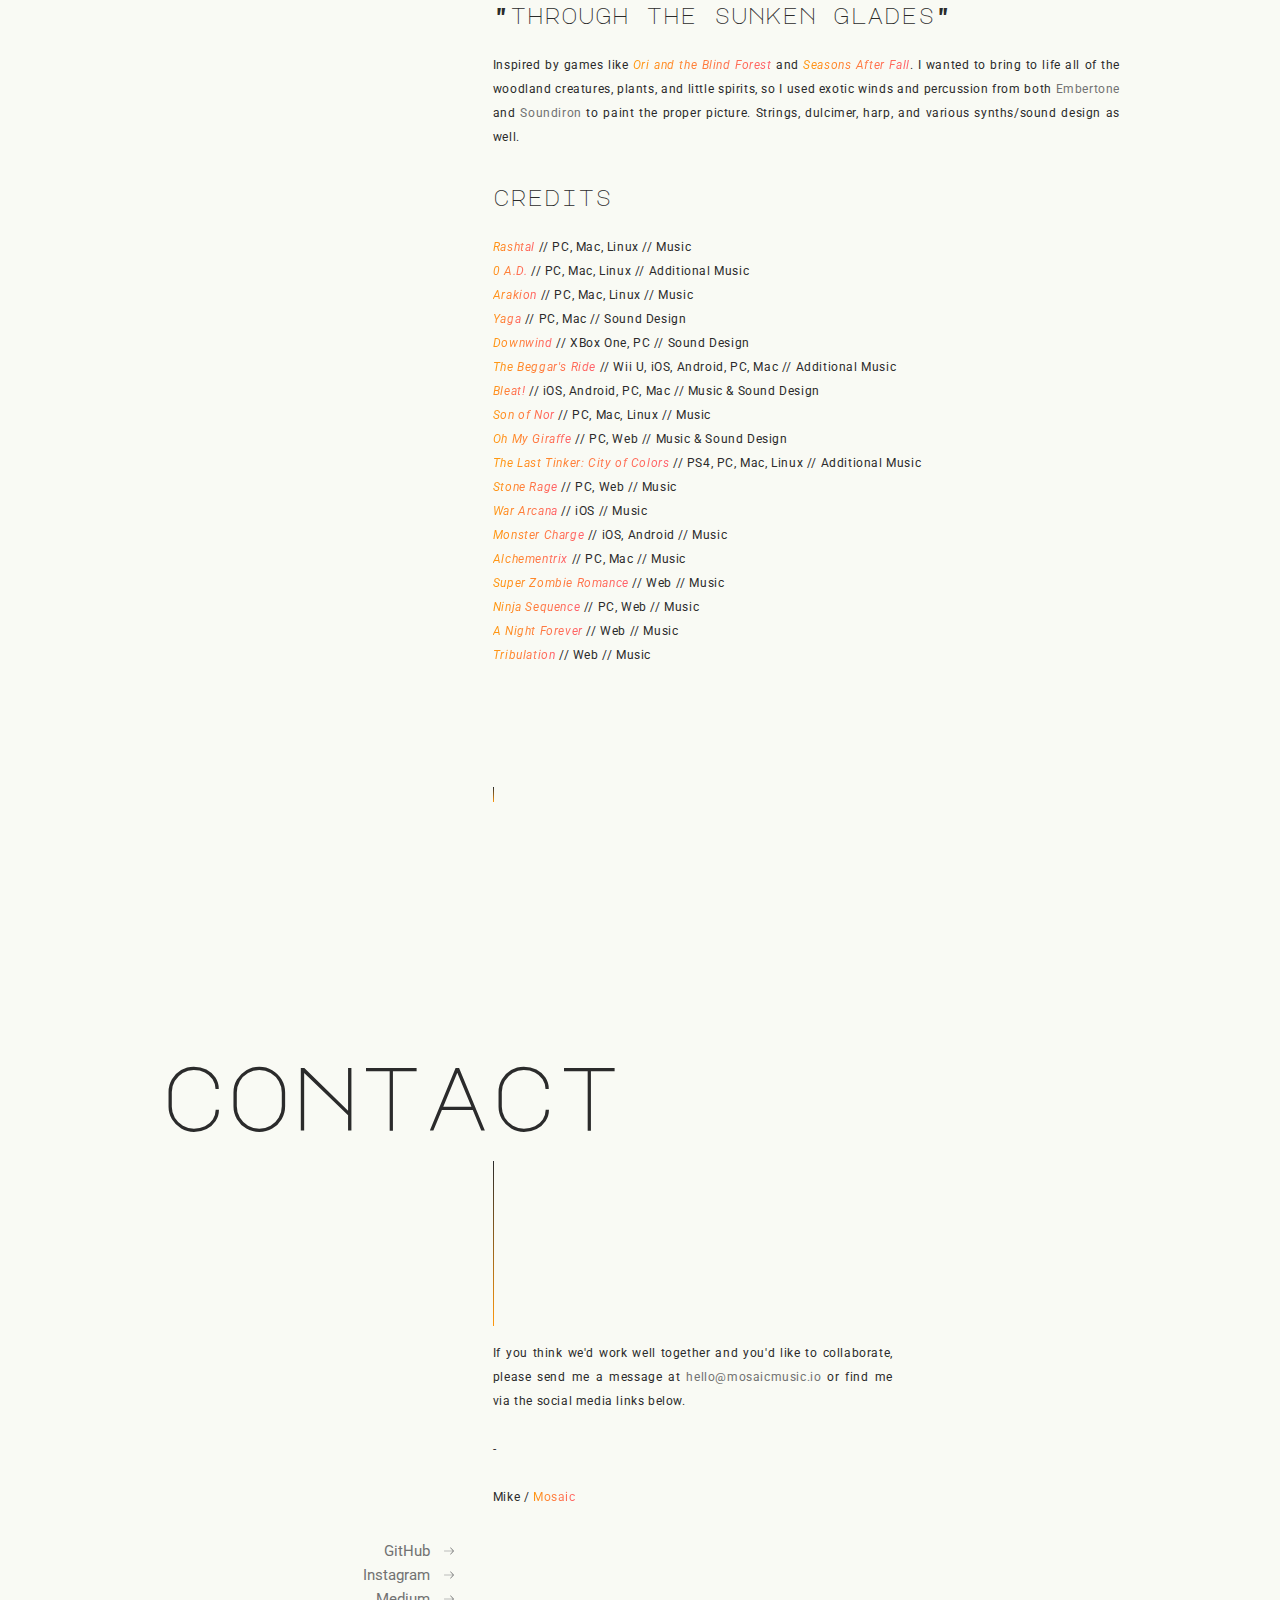
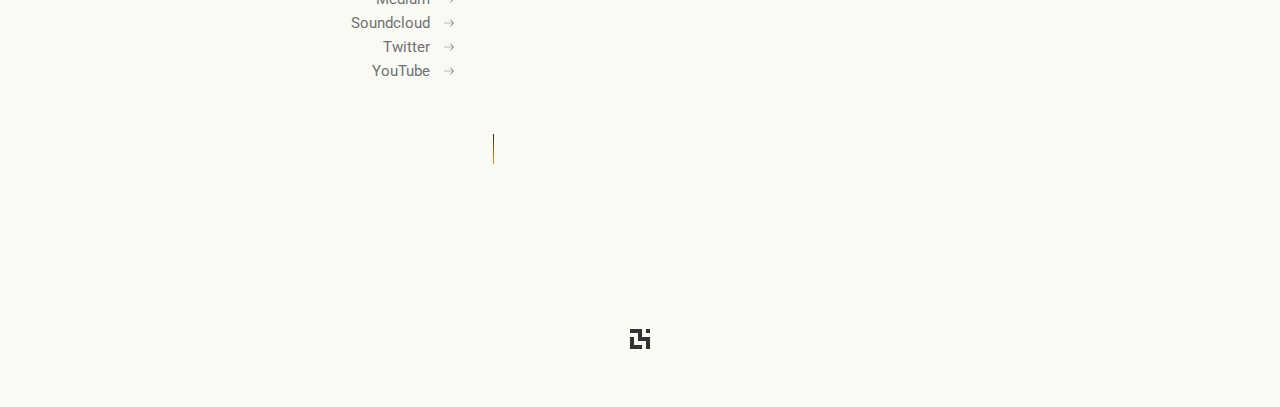
==== commit 3321d72b: "improve scrolling functionality and accessibility" ====
--- a/index.html
+++ b/index.html
@@ -1,4 +1,4 @@
-<!DOCTYPE html><html lang="en-US" style="background-color:#f9faf4"><head><meta charset="utf-8"><meta http-equiv="X-UA-Compatible" content="IE=edge"><meta name="viewport" content="width=device-width,initial-scale=1"><meta name="author" content="Mike Skalandunas <mskalandunas@gmail.com>"><meta name="description" content="I make beautiful music for games."><meta name="twitter:card" content="summary_large_image"><meta name="twitter:site" content="@mskalandunas"><meta name="twitter:creator" content="@mskalandunas"><meta name="twitter:title" content="mosaic.wav"><meta name="twitter:description" content="I make beautiful music for games."><meta name="twitter:image:src" content="img/1.png"><meta name="twitter:domain" content="http://mosaicmusic.io/"><meta property="og:title" content="mosaic.wav"><meta property="og:description" content="I make beautiful music for games."><meta property="og:image" content="img/1.png"><meta property="og:image:width" content="1113"><meta property="og:image:height" content="493"><meta property="og:url" content="http://mosaicmusic.io/"><title>mosaic.wav</title><link href="img/favicon.png" rel="shortcut icon" type="image/x-icon"><link href="https://fonts.googleapis.com/css?family=Major+Mono+Display" rel="stylesheet"></head><body style="text-rendering:optimizeLegibility;-webkit-font-smoothing:antialiased;-moz-osx-font-smoothing:grayscale;text-shadow:1px 1px 1px rgba(0,0,0,.004);cursor:default;color:#2b2b2b"><div class="mosaic-scroll-bar"><div class="mosaic-scroll-bar-scroller"></div></div><section><div class="container"><div class="row"><div class="four columns"><h1 id="mosaic--top">mosaic</h1></div><div class="eight columns content-section"><div class="vertical--divide"></div><p class="content" style="margin-bottom:1em"><svg id="mosaic--content" xmlns="http://www.w3.org/2000/svg" viewBox="0 0 319.13 319.13" style="width:5em;float:left;margin:5px 10px 5px 0"><title>m o s ––––––– a i c</title><desc>I make beautiful music for games.</desc><g fill="#333"><rect fill="#ffc371" x="255.31" width="63.83" height="63.83"></rect><polygon fill="#ffc371" points="0 127.65 0 191.48 0 255.31 0 319.13 63.83 319.13 127.65 319.13 191.48 319.13 191.48 255.31 127.65 255.31 63.83 255.31 63.83 191.48 63.83 127.65 0 127.65"></polygon><polygon fill="#ff5f6d" points="0 0 0 63.83 63.83 63.83 127.65 63.83 127.65 127.65 127.65 191.48 191.48 191.48 255.31 191.48 255.31 255.31 255.31 319.13 319.13 319.13 319.13 127.65 255.31 127.65 191.48 127.65 191.48 63.83 191.48 0 0 0"></polygon></g></svg> Hello, my name is Mike Skalandunas and this is my music project– <span class="logo">Mosaic</span>. I'm a graduate of Berklee College of Music, and have been working in games, specifically indie game audio, since 2011. In 2012, I worked side-by-side with composer <span class="logo">Filippo Beck-Peccoz</span> to create a wonderful toyshop sample library, and have since been freelancing. Over the years I've taken on many roles and shipped several titles, learned to <a class="content--link" href="http://riverine.surge.sh/" target="_blank" rel="noopener noreferrer" title="Riverine">develop</a> audio tools, created hundreds of sounds, and written over one thousand pieces of music. My goal is to add to the immersion of each project I'm a part of, and to make the journey sound memorable.</p><img alt="" class="img--main" src="img/1.jpg"><p class="content">Below you'll find my mission and some of the projects I've been a part of. Some are games where I've been the sole composer, some have been collaborations, and others are audio replacements. For more content, please visit my <a class="content--link" href="https://www.youtube.com/playlist?list=PLiamLkRKQtSv46YUSZ6N5cmDbbQ_GugeZ" target="_blank" rel="noopener noreferrer" title="Youtube">YouTube</a>, my <a class="content--link" href="https://soundcloud.com/mskalandunas" target="_blank" rel="noopener noreferrer" title="Soundcloud">Soundcloud</a>, and/or my <a class="content--link" href="https://medium.com/@mskalandunas" target="_blank" rel="noopener noreferrer" title="Medium">Medium</a> profiles.</p><div class="vertical--divide short"></div></div></div></div></section><section><div class="container"><div class="row"><div class="four columns"><h1>ethos</h1></div><div class="eight columns content-section"><div class="vertical--divide"></div><p class="content">I pride myself in creating high quality original music and sound using a combination of samples, sound design, live instruments, synthesis, and foley. When it comes to music, my goal is to make each piece feel organic, and I contribute to this goal by venturing out into nature for each new project and recording a myriad of sounds that may or may not have some musical merit. Besides using these sounds in music, as they are or effected to get <em class="logo">the&nbsp;most</em> out of them, I create custom instruments and VSTs to give these projects more of a distinct musical identity.</p><p class="content">Beyond the sounds themselves, I use effects, synthesis, and composition techniques that add to this idea of organic music. Whether it be a flutter of strings to create a vibrant sense of borealism or a cloud filter to vault a piece into the ether– I find these artifices to be paramount in creating an atmosphere that grows out of characters and environments rather than just accompanies them.</p><p class="content"><span class="logo">Now, go listen.</span></p><div class="vertical--divide short divide-red"></div></div></div></div></section><section id="works"><div class="container"><div class="row"><div class="four columns"><h1>works</h1></div><div class="eight columns content-section"><div class="vertical--divide"></div><p class="content">Here are some of my works. The first reel contains both shipped titles and music redesigns, and the second is strictly redesigns. The redesign reel has a more current sketch of my writing style and the games I'd like to work with. Please check out my <a class="content--link" href="https://soundcloud.com/mskalandunas" target="_blank" rel="noopener noreferrer" title="Soundcloud">Soundcloud</a> and <a class="content--link" href="https://www.youtube.com/playlist?list=PLiamLkRKQtSv46YUSZ6N5cmDbbQ_GugeZ" target="_blank" rel="noopener noreferrer" title="YouTube">YouTube</a> channels for more.</p><div class="video-container"><iframe title="video demo reel" src="https://www.youtube.com/embed/DMAth5HrFrQ" frameborder="0" webkitallowfullscreen mozallowfullscreen allowfullscreen></iframe></div><div class="vertical--divide short divide-orange"></div><div><div class="mosaic-player"><div class="mosaic-type-single"><div class="mosaic-gui mosaic-interface"><audio><source src="./audio/1.mp3"></audio><div class="mosaic-controls"><a class="mosaic-previous"><i class="fa fa-backward"></i> </a><a class="mosaic-play"><i class="fa fa-play"></i> </a><a class="mosaic-next"><i class="fa fa-forward"></i></a></div><div class="mosaic-progress"><div class="mosaic-seek-bar"><div class="mosaic-play-bar"></div></div></div><div class="mosaic-time-holder"><span class="mosaic-current-time"></span> / <span class="mosaic-duration"></span></div></div></div><h6 class="mosaic-title">"Through the Sunken Glades"</h6><p class="mosaic-description content">Inspired by games like <em class="logo">Ori and the Blind Forest</em> and <em class="logo">Seasons After Fall</em>. I wanted to bring to life all of the woodland creatures, plants, and little spirits, so I used exotic winds and percussion from both <a class="content--link" href="http://embertone.com/" target="_blank" rel="noopener noreferrer" title="Embertone">Embertone</a> and <a class="content--link" href="https://soundiron.com/" target="_blank" rel="noopener noreferrer" title="Soundiron">Soundiron</a> to paint the proper picture. Strings, dulcimer, harp, and various synths/sound design as well.</p></div></div><div><h6>Credits</h6><div class="credits"><p class="content"><em class="logo">Rashtal</em> // PC, Mac, Linux<span class="hide"> // Music</span><br><em class="logo">0 A.D.</em> // PC, Mac, Linux<span class="hide"> // Additional Music</span><br><em class="logo">Arakion</em> // PC, Mac, Linux<span class="hide"> // Music</span><br><em class="logo">Yaga</em> // PC, Mac<span class="hide"> // Sound Design</span><br><em class="logo">Downwind</em> // XBox One, PC // Sound Design<br><em class="logo">The Beggar's Ride</em> // Wii U, iOS, Android, PC, Mac<span class="hide"> // Additional Music</span><br><em class="logo">Bleat!</em> // iOS, Android, PC, Mac<span class="hide"> // Music &amp; Sound Design</span><br><em class="logo">Son of Nor</em> // PC, Mac, Linux<span class="hide"> // Music</span><br><em class="logo">Oh My Giraffe</em> // PC, Web<span class="hide"> // Music &amp; Sound Design</span><br><em class="logo">The Last Tinker: City of Colors</em> // PS4, PC, Mac, Linux<span class="hide"> // Additional Music</span><br><em class="logo">Stone Rage</em> // PC, Web<span class="hide"> // Music</span><br><em class="logo">War Arcana</em> // iOS<span class="hide"> // Music</span><br><em class="logo">Monster Charge</em> // iOS, Android<span class="hide"> // Music</span><br><em class="logo">Alchementrix</em> // PC, Mac<span class="hide"> // Music</span><br><em class="logo">Super Zombie Romance</em> // Web<span class="hide"> // Music</span><br><em class="logo">Ninja Sequence</em> // PC, Web<span class="hide"> // Music</span><br><em class="logo">A Night Forever</em> // Web<span class="hide"> // Music</span><br><em class="logo">Tribulation</em> // Web<span class="hide"> // Music</span><br></p></div></div><div class="vertical--divide short divide-red"></div></div></div><div class="row"><div class="four columns">&nbsp;</div><div class="eight columns content-section"></div></div></div></section><section><div class="container"><div class="row"><div class="four columns"><h1 class="contact">contact</h1></div><div class="eight columns content-section"><div class="vertical--divide"></div><p class="content low-width">If you think we'd work well together and you'd like to collaborate, please send me a message at <a class="content--link email" target="_blank" rel="noopener noreferrer">hello@mosaicmusic.io</a> or find me via the social media links below.<br><br>-<br><br>Mike / <span class="logo">Mosaic</span></p></div></div><div class="row"><div class="four columns"><p style="text-align:right;font-family:Roboto,sans-serif"><a class="content--link" href="https://github.com/mskalandunas" target="_blank" rel="noopener noreferrer" title="GitHub">GitHub <svg version="1.1" class="long-arrow" xmlns="http://www.w3.org/2000/svg" xmlns:xlink="http://www.w3.org/1999/xlink" x="0px" y="0px" viewBox="0 0 31.49 31.49" style="enable-background:new 0 0 31.49 31.49" xml:space="preserve"><path fill="#808080" d="M21.205,5.007c-0.429-0.444-1.143-0.444-1.587,0c-0.429,0.429-0.429,1.143,0,1.571l8.047,8.047H1.111
+<!DOCTYPE html><html lang="en-US" style="background-color:#f9faf4"><head><meta charset="utf-8"><meta http-equiv="X-UA-Compatible" content="IE=edge"><meta name="viewport" content="width=device-width,initial-scale=1"><meta name="author" content="Mike Skalandunas <mskalandunas@gmail.com>"><meta name="description" content="I make beautiful music for games."><meta name="twitter:card" content="summary_large_image"><meta name="twitter:site" content="@mskalandunas"><meta name="twitter:creator" content="@mskalandunas"><meta name="twitter:title" content="mosaic.wav"><meta name="twitter:description" content="I make beautiful music for games."><meta name="twitter:image:src" content="img/1.png"><meta name="twitter:domain" content="http://mosaicmusic.io/"><meta property="og:title" content="mosaic.wav"><meta property="og:description" content="I make beautiful music for games."><meta property="og:image" content="img/1.png"><meta property="og:image:width" content="1113"><meta property="og:image:height" content="493"><meta property="og:url" content="http://mosaicmusic.io/"><title>mosaic.wav</title><link rel="canonical" href="http://mosaicmusic.io/"><link href="img/favicon.png" rel="shortcut icon" type="image/x-icon"><link href="https://fonts.googleapis.com/css?family=Major+Mono+Display" rel="stylesheet"><link href="./vendor.css" rel="stylesheet"><link href="./main.css" rel="stylesheet"></head><body style="text-rendering:optimizeLegibility;-webkit-font-smoothing:antialiased;-moz-osx-font-smoothing:grayscale;text-shadow:1px 1px 1px rgba(0,0,0,.004);cursor:default;color:#2b2b2b"><div class="mosaic-scroll-bar"><div class="mosaic-scroll-bar-scroller"></div></div><section><div class="container"><div class="row"><div class="four columns"><h1 id="mosaic--top">mosaic</h1></div><div class="eight columns content-section"><div class="vertical--divide"></div><p class="content" style="margin-bottom:1em"><svg id="mosaic--content" xmlns="http://www.w3.org/2000/svg" viewBox="0 0 319.13 319.13" style="width:5em;float:left;margin:5px 10px 5px 0"><title>Mosaic Music & Sound</title><desc>I make beautiful music for games.</desc><g fill="#333"><rect fill="#ffc371" x="255.31" width="63.83" height="63.83"></rect><polygon fill="#ffc371" points="0 127.65 0 191.48 0 255.31 0 319.13 63.83 319.13 127.65 319.13 191.48 319.13 191.48 255.31 127.65 255.31 63.83 255.31 63.83 191.48 63.83 127.65 0 127.65"></polygon><polygon fill="#ff5f6d" points="0 0 0 63.83 63.83 63.83 127.65 63.83 127.65 127.65 127.65 191.48 191.48 191.48 255.31 191.48 255.31 255.31 255.31 319.13 319.13 319.13 319.13 127.65 255.31 127.65 191.48 127.65 191.48 63.83 191.48 0 0 0"></polygon></g></svg> Hello, my name is Mike Skalandunas and this is my music project– <span class="logo">Mosaic</span>. I'm a graduate of Berklee College of Music, and have been working in games, specifically indie game audio, since 2011. In 2012, I worked side-by-side with composer <span class="logo">Filippo Beck-Peccoz</span> to create a wonderful toyshop sample library, and have since been freelancing. Over the years I've taken on many roles and shipped several titles, learned to <a class="content--link" href="http://riverine.surge.sh/" target="_blank" rel="noopener noreferrer" title="Riverine">develop</a> audio tools, created hundreds of sounds, and written over one thousand pieces of music. My goal is to add to the immersion of each project I'm a part of, and to make the journey sound memorable.</p><img alt="" class="img--main" src="img/1.jpg"><p class="content">Below you'll find my mission and some of the projects I've been a part of. Some are games where I've been the sole composer, some have been collaborations, and others are audio replacements. For more content, please visit my <a class="content--link" href="https://www.youtube.com/playlist?list=PLiamLkRKQtSv46YUSZ6N5cmDbbQ_GugeZ" target="_blank" rel="noopener noreferrer" title="Youtube">YouTube</a>, my <a class="content--link" href="https://soundcloud.com/mskalandunas" target="_blank" rel="noopener noreferrer" title="Soundcloud">Soundcloud</a>, and/or my <a class="content--link" href="https://medium.com/@mskalandunas" target="_blank" rel="noopener noreferrer" title="Medium">Medium</a> profiles.</p><div class="vertical--divide short"></div></div></div></div></section><section><div class="container"><div class="row"><div class="four columns"><h1>ethos</h1></div><div class="eight columns content-section"><div class="vertical--divide"></div><p class="content">I pride myself in creating high quality original music and sound using a combination of samples, sound design, live instruments, synthesis, and foley. When it comes to music, my goal is to make each piece feel organic, and I contribute to this goal by venturing out into nature for each new project and recording a myriad of sounds that may or may not have some musical merit. Besides using these sounds in music, as they are or effected to get <em class="logo">the&nbsp;most</em> out of them, I create custom instruments and VSTs to give these projects more of a distinct musical identity.</p><p class="content">Beyond the sounds themselves, I use effects, synthesis, and composition techniques that add to this idea of organic music. Whether it be a flutter of strings to create a vibrant sense of borealism or a cloud filter to vault a piece into the ether– I find these artifices to be paramount in creating an atmosphere that grows out of characters and environments rather than just accompanies them.</p><p class="content"><span class="logo">Now, go listen.</span></p><div class="vertical--divide short divide-red"></div></div></div></div></section><section id="works"><div class="container"><div class="row"><div class="four columns"><h1>works</h1></div><div class="eight columns content-section"><div class="vertical--divide"></div><p class="content">Here are some of my works. The first reel contains both shipped titles and music redesigns, and the second is strictly redesigns. The redesign reel has a more current sketch of my writing style and the games I'd like to work with. Please check out my <a class="content--link" href="https://soundcloud.com/mskalandunas" target="_blank" rel="noopener noreferrer" title="Soundcloud">Soundcloud</a> and <a class="content--link" href="https://www.youtube.com/playlist?list=PLiamLkRKQtSv46YUSZ6N5cmDbbQ_GugeZ" target="_blank" rel="noopener noreferrer" title="YouTube">YouTube</a> channels for more.</p><div class="video-container"><iframe title="video demo reel" src="https://www.youtube.com/embed/DMAth5HrFrQ" frameborder="0" webkitallowfullscreen mozallowfullscreen allowfullscreen></iframe></div><div class="vertical--divide short divide-orange"></div><div><div class="mosaic-player"><div class="mosaic-type-single"><div class="mosaic-gui mosaic-interface"><audio><source src="./audio/1.mp3"></audio><div class="mosaic-controls"><a class="mosaic-previous"><i class="fa fa-backward"></i> </a><a class="mosaic-play"><i class="fa fa-play"></i> </a><a class="mosaic-next"><i class="fa fa-forward"></i></a></div><div class="mosaic-progress"><div class="mosaic-seek-bar"><div class="mosaic-play-bar"></div></div></div><div class="mosaic-time-holder"><span class="mosaic-current-time"></span> / <span class="mosaic-duration"></span></div></div></div><h6 class="mosaic-title">"Through the Sunken Glades"</h6><p class="mosaic-description content">Inspired by games like <em class="logo">Ori and the Blind Forest</em> and <em class="logo">Seasons After Fall</em>. I wanted to bring to life all of the woodland creatures, plants, and little spirits, so I used exotic winds and percussion from both <a class="content--link" href="http://embertone.com/" target="_blank" rel="noopener noreferrer" title="Embertone">Embertone</a> and <a class="content--link" href="https://soundiron.com/" target="_blank" rel="noopener noreferrer" title="Soundiron">Soundiron</a> to paint the proper picture. Strings, dulcimer, harp, and various synths/sound design as well.</p></div></div><div><h6>Credits</h6><div class="credits"><p class="content"><em class="logo">Rashtal</em> // PC, Mac, Linux<span class="hide"> // Music</span><br><em class="logo">0 A.D.</em> // PC, Mac, Linux<span class="hide"> // Additional Music</span><br><em class="logo">Arakion</em> // PC, Mac, Linux<span class="hide"> // Music</span><br><em class="logo">Yaga</em> // PC, Mac<span class="hide"> // Sound Design</span><br><em class="logo">Downwind</em> // XBox One, PC // Sound Design<br><em class="logo">The Beggar's Ride</em> // Wii U, iOS, Android, PC, Mac<span class="hide"> // Additional Music</span><br><em class="logo">Bleat!</em> // iOS, Android, PC, Mac<span class="hide"> // Music &amp; Sound Design</span><br><em class="logo">Son of Nor</em> // PC, Mac, Linux<span class="hide"> // Music</span><br><em class="logo">Oh My Giraffe</em> // PC, Web<span class="hide"> // Music &amp; Sound Design</span><br><em class="logo">The Last Tinker: City of Colors</em> // PS4, PC, Mac, Linux<span class="hide"> // Additional Music</span><br><em class="logo">Stone Rage</em> // PC, Web<span class="hide"> // Music</span><br><em class="logo">War Arcana</em> // iOS<span class="hide"> // Music</span><br><em class="logo">Monster Charge</em> // iOS, Android<span class="hide"> // Music</span><br><em class="logo">Alchementrix</em> // PC, Mac<span class="hide"> // Music</span><br><em class="logo">Super Zombie Romance</em> // Web<span class="hide"> // Music</span><br><em class="logo">Ninja Sequence</em> // PC, Web<span class="hide"> // Music</span><br><em class="logo">A Night Forever</em> // Web<span class="hide"> // Music</span><br><em class="logo">Tribulation</em> // Web<span class="hide"> // Music</span><br></p></div></div><div class="vertical--divide short divide-red"></div></div></div><div class="row"><div class="four columns">&nbsp;</div><div class="eight columns content-section"></div></div></div></section><section><div class="container"><div class="row"><div class="four columns"><h1 class="contact">contact</h1></div><div class="eight columns content-section"><div class="vertical--divide"></div><p class="content low-width">If you think we'd work well together and you'd like to collaborate, please send me a message at <a class="content--link email" target="_blank" rel="noopener noreferrer">hello@mosaicmusic.io</a> or find me via the social media links below.<br><br>-<br><br>Mike / <span class="logo">Mosaic</span></p></div></div><div class="row"><div class="four columns"><p style="text-align:right;font-family:Roboto,sans-serif"><a class="content--link" href="https://github.com/mskalandunas" target="_blank" rel="noopener noreferrer" title="GitHub">GitHub <svg version="1.1" class="long-arrow" xmlns="http://www.w3.org/2000/svg" xmlns:xlink="http://www.w3.org/1999/xlink" x="0px" y="0px" viewBox="0 0 31.49 31.49" style="enable-background:new 0 0 31.49 31.49" xml:space="preserve"><path fill="#808080" d="M21.205,5.007c-0.429-0.444-1.143-0.444-1.587,0c-0.429,0.429-0.429,1.143,0,1.571l8.047,8.047H1.111
                                     C0.492,14.626,0,15.118,0,15.737c0,0.619,0.492,1.127,1.111,1.127h26.554l-8.047,8.032c-0.429,0.444-0.429,1.159,0,1.587
                                     c0.444,0.444,1.159,0.444,1.587,0l9.952-9.952c0.444-0.429,0.444-1.143,0-1.571L21.205,5.007z"/></svg></a><br><a class="content--link" href="https://www.instagram.com/mskalandunas" target="_blank" rel="noopener noreferrer" title="Instagram">Instagram <svg version="1.1" class="long-arrow" xmlns="http://www.w3.org/2000/svg" xmlns:xlink="http://www.w3.org/1999/xlink" x="0px" y="0px" viewBox="0 0 31.49 31.49" style="enable-background:new 0 0 31.49 31.49" xml:space="preserve"><path fill="#808080" d="M21.205,5.007c-0.429-0.444-1.143-0.444-1.587,0c-0.429,0.429-0.429,1.143,0,1.571l8.047,8.047H1.111
                                     C0.492,14.626,0,15.118,0,15.737c0,0.619,0.492,1.127,1.111,1.127h26.554l-8.047,8.032c-0.429,0.444-0.429,1.159,0,1.587
@@ -10,4 +10,93 @@
                                     C0.492,14.626,0,15.118,0,15.737c0,0.619,0.492,1.127,1.111,1.127h26.554l-8.047,8.032c-0.429,0.444-0.429,1.159,0,1.587
                                     c0.444,0.444,1.159,0.444,1.587,0l9.952-9.952c0.444-0.429,0.444-1.143,0-1.571L21.205,5.007z"/></svg></a><br><a class="content--link" href="https://www.youtube.com/channel/UCaWX3XrkL7xixy0oZfTnpYw" target="_blank" rel="noopener noreferrer" title="Youtube">YouTube <svg version="1.1" class="long-arrow" xmlns="http://www.w3.org/2000/svg" xmlns:xlink="http://www.w3.org/1999/xlink" x="0px" y="0px" viewBox="0 0 31.49 31.49" style="enable-background:new 0 0 31.49 31.49" xml:space="preserve"><path fill="#808080" d="M21.205,5.007c-0.429-0.444-1.143-0.444-1.587,0c-0.429,0.429-0.429,1.143,0,1.571l8.047,8.047H1.111
                                     C0.492,14.626,0,15.118,0,15.737c0,0.619,0.492,1.127,1.111,1.127h26.554l-8.047,8.032c-0.429,0.444-0.429,1.159,0,1.587
-                                    c0.444,0.444,1.159,0.444,1.587,0l9.952-9.952c0.444-0.429,0.444-1.143,0-1.571L21.205,5.007z"/></svg></a><br></p></div><div class="eight columns content-section"><div class="vertical--divide short bottom"></div></div></div></div></section><footer><p><span><a class="mosaic--logo"><svg xmlns="http://www.w3.org/2000/svg" viewBox="0 0 319.13 319.13" width="20px"><title>m o s ––––––– a i c</title><desc>I make beautiful music for games.</desc><g><rect class="mosaic--orange" fill="#333" x="255.31" width="63.83" height="63.83"></rect><polygon class="mosaic--orange" fill="#333" points="0 127.65 0 191.48 0 255.31 0 319.13 63.83 319.13 127.65 319.13 191.48 319.13 191.48 255.31 127.65 255.31 63.83 255.31 63.83 191.48 63.83 127.65 0 127.65"></polygon><polygon class="mosaic--red" fill="#333" points="0 0 0 63.83 63.83 63.83 127.65 63.83 127.65 127.65 127.65 191.48 191.48 191.48 255.31 191.48 255.31 255.31 255.31 319.13 319.13 319.13 319.13 127.65 255.31 127.65 191.48 127.65 191.48 63.83 191.48 0 0 0"></polygon></g></svg></a></span></p></footer><link href="./vendor.css" rel="stylesheet"><link href="./main.css" rel="stylesheet"><script async defer="defer" type="text/javascript" src="./main.js"></script><script id="structured-data" type="text/javascript"></script></body></html>+                                    c0.444,0.444,1.159,0.444,1.587,0l9.952-9.952c0.444-0.429,0.444-1.143,0-1.571L21.205,5.007z"/></svg></a><br></p></div><div class="eight columns content-section"><div class="vertical--divide short bottom"></div></div></div></div></section><footer><p><span><a id="mosaic-footer-logo" class="mosaic--logo"><svg xmlns="http://www.w3.org/2000/svg" viewBox="0 0 319.13 319.13" width="20px"><title>m o s ––––––– a i c</title><desc>I make beautiful music for games.</desc><g><rect class="mosaic--orange" fill="#333" x="255.31" width="63.83" height="63.83"></rect><polygon class="mosaic--orange" fill="#333" points="0 127.65 0 191.48 0 255.31 0 319.13 63.83 319.13 127.65 319.13 191.48 319.13 191.48 255.31 127.65 255.31 63.83 255.31 63.83 191.48 63.83 127.65 0 127.65"></polygon><polygon class="mosaic--red" fill="#333" points="0 0 0 63.83 63.83 63.83 127.65 63.83 127.65 127.65 127.65 191.48 191.48 191.48 255.31 191.48 255.31 255.31 255.31 319.13 319.13 319.13 319.13 127.65 255.31 127.65 191.48 127.65 191.48 63.83 191.48 0 0 0"></polygon></g></svg></a></span></p></footer><script async defer="defer" type="text/javascript" src="./main.js"></script><script id="structured-data" type="application/ld+json">[
+            {
+                "@context": "http://schema.org",
+                "@type": "Person",
+                "name": "Mike Skalandunas",
+                "givenName": "Michael Skalandunas",
+                "alternateName": "Mosaic Music & Sound",
+                "description": "Composer for video games, film, and visual media",
+                "url": "http://mosaicmusic.io",
+                "sameAs": [
+                    "https://www.instagram.com/mskalandunas/",
+                    "https://www.linkedin.com/in/mskalandunas/",
+                    "https://soundcloud.com/mskalandunas",
+                    "https://twitter.com/mskalandunas/"
+                ],
+                "address": {
+                    "@type": "PostalAddress",
+                    "addressLocality": "Seattle",
+                    "addressRegion": "WA",
+                    "postalCode": "98103"
+                },
+                "image": {
+                    "@type": "ImageObject",
+                    "url": "./img/m.jpg"
+                },
+                "affiliation": {
+                    "@type": "Organization",
+                    "brand": "Mosaic Music & Sound",
+                    "email": "hello@mosaicmusic.io",
+                    "logo": {
+                        "@type": "ImageObject",
+                        "url": "./img/logo.png"
+                    }
+                },
+                "email": "hello@mosaicmusic.io",
+                "jobTitle": "Composer"
+            },
+            {
+                "@context": "http://schema.org",
+                "@type": "MusicGroup",
+                "name": "Mosaic Music & Sound",
+                "alternateName": "Mike Skalandunas",
+                "description": "Composer for video games, film, and visual media",
+                "logo": {
+                    "@type": "ImageObject",
+                    "url": "./img/logo.png"
+                },
+                "image": {
+                    "@type": "ImageObject",
+                    "url": "./img/m.jpg"
+                },
+                "url": "http://mosaicmusic.io",
+                "genre": [
+                    "Soundtrack",
+                    "Ambient",
+                    "Classical",
+                    "Electronic"
+                ],
+                "sameAs": [
+                    "https://www.instagram.com/mskalandunas/",
+                    "https://www.linkedin.com/in/mskalandunas/",
+                    "https://soundcloud.com/mskalandunas",
+                    "https://twitter.com/mskalandunas/"
+                ],
+                "member": [
+                    {
+                        "@type": "OrganizationRole",
+                        "member": {
+                            "@type": "Person",
+                            "name": "Mike Skalandunas",
+                            "alternateName": "Mosaic Music & Sound",
+                            "givenName": "Michael Skalandunas",
+                            "sameAs": [
+                                "https://www.instagram.com/mskalandunas/",
+                                "https://www.linkedin.com/in/mskalandunas/",
+                                "https://soundcloud.com/mskalandunas",
+                                "https://twitter.com/mskalandunas/"
+                            ]
+                        },
+                        "image": {
+                            "@type": "ImageObject",
+                            "url": "./img/m.jpg"
+                        },
+                        "roleName": [
+                            "composer"
+                        ]
+                    }
+                ]
+            }
+        ]</script></body></html>--- a/main.css
+++ b/main.css
@@ -0,0 +1 @@
+@import url("https://fonts.googleapis.com/css?family=Roboto");@import url("https://maxcdn.bootstrapcdn.com/font-awesome/4.7.0/css/font-awesome.min.css");.fa{position:absolute;color:#2b2b2b;font-size:8px;cursor:pointer;transition:all .25s ease-in-out}.fa-backward,.fa-forward,.fa-pause,.fa-play{top:6px}.fa-forward,.fa-play{left:7px}.fa-pause{left:6px}.fa-backward{left:5px}.fa-pause,.fa-play:active,.fa-play:hover{color:#ffc371}.mosaic-audio,.mosaic-player{width:100%;margin:25px auto 0}.mosaic-gui{position:relative;overflow:hidden;margin-top:10px}.mosaic-play-bar,.mosaic-seek-bar{max-width:100%}.mosaic-controls{padding:0;margin:0;list-style:none}.mosaic-controls li{display:inline}.mosaic-controls a{color:rgba(0,0,0,.6)}.mosaic-next,.mosaic-play{margin-left:5px}.mosaic-next,.mosaic-pause,.mosaic-play,.mosaic-previous{position:relative;width:20px;height:20px;display:inline-block;line-height:20px;border:2px solid #2b2b2b;border-radius:100%;cursor:pointer}.mosaic-next:hover,.mosaic-play:hover,.mosaic-previous:hover{background-color:#2b2b2b}.mosaic-next:hover i,.mosaic-play:hover i,.mosaic-previous:hover i{color:#2b2b2b}.mosaic-play i{margin-left:1px;transition:.2s ease;-moz-transition:.2s ease;-webkit-transition:.2s ease}.mosaic-seek-bar{width:0;top:1px;height:2px;background-color:rgba(0,0,0,.5)}.mosaic-time-holder,.mosaic-title ul{font-family:Roboto,sans-serif;color:#2b2b2b;font-size:12px;line-height:30px;position:absolute;top:-4px;pointer-events:none}.mosaic-time-holder{right:15px}.mosaic-title ul{left:35px;list-style:none}.mosaic-progress{overflow:hidden;position:absolute;left:100px;top:0;width:calc(100% - 200px);cursor:pointer;background-color:#2b2b2b;height:2px;margin-top:10px}.mosaic-progress.active{background-color:#ffc371;transition:all .25s ease-in-out}.mosaic-next.active i,.mosaic-previous.active i{color:#ffc371}.mosaic-next.active,.mosaic-play.active,.mosaic-previous.active{border-color:#ffc371}.mosaic-next.active:hover,.mosaic-play.active:hover,.mosaic-previous.active:hover{background-color:#ffc371}.mosaic-play-bar{width:0;top:1px;height:2px;background-color:#2b2b2b;transition:.1s ease}.mosaic-previous svg{width:15px}.mosaic-type-single{margin-bottom:10px}body::-webkit-scrollbar{display:none}.mosaic-scroll-bar{background-color:#ffc371;background:-webkit-linear-gradient(bottom right,#ff5f6d,#ffc371);background-clip:padding-box;border-left:25px solid transparent;border-right:25px solid transparent;cursor:pointer;height:200px;left:25px;position:fixed;top:50%;transform:translateY(-50%);width:1px}.mosaic-scroll-bar:after,.mosaic-scroll-bar:before{background-image:url(img/arrow.svg);background-size:15px 15px;content:" ";height:15px;left:-6px;position:absolute;width:15px}.mosaic-scroll-bar:after{bottom:-50px;transform:rotate(180deg)}.mosaic-scroll-bar:before{top:-50px}.mosaic-scroll-bar-scroller{background-color:#2b2b2b;height:28px;width:1px}@media (max-width:1130px){body::-webkit-scrollbar{all:unset;background:-webkit-linear-gradient(bottom right,rgba(255,95,108,.5),#f9faf4);display:auto;width:7px}body::-webkit-scrollbar-thumb{background:rgba(43,43,43,.5);border-radius:5px;outline:1px solid #708090}.mosaic-scroll-bar{display:none}}@media (max-height:320px){body::-webkit-scrollbar{all:unset;background:-webkit-linear-gradient(bottom right,rgba(255,95,108,.5),#f9faf4);display:auto;width:7px}body::-webkit-scrollbar-thumb{background:rgba(43,43,43,.5);border-radius:5px;outline:1px solid #708090}.mosaic-scroll-bar{display:none}}a{text-decoration:none;color:#727272;transition:all .25s ease-in-out}a:hover .long-arrow path{fill:#ff990e}footer p{text-align:center;font-size:16px;margin:50px 0}h1,h2,h3,h4,h5,h6{font-family:Major Mono Display,serif;text-transform:lowercase}h1{font-size:6.5em;text-align:right}h1.contact{font-size:6em}h5{font-size:2em;text-align:right}h6{font-size:1.5em}header{padding:20px 0;position:fixed;width:100%;background-color:#2b2b2b;z-index:1}header p{margin:0}.works--text,img,svg path,svg polygon,svg rect{transition:all .25s ease-in-out}img.img--main{width:100%;margin-bottom:0}section:first-of-type{padding:200px 0 100px}section{padding:100px 0}.container{max-width:960px}p.content{font-family:Roboto,sans-serif;letter-spacing:.05em;text-align:justify;font-size:12px;line-height:2em;margin-bottom:30px}p.content.low-width{max-width:400px}.content--link{position:relative}.content--link:hover,.content--link:hover i{color:#ff990e}.content--link:after{position:absolute;top:-5px;left:0;width:0;height:3px;background:#727272;-ms-filter:"progid:DXImageTransform.Microsoft.Alpha(Opacity=50)";filter:alpha(opacity=50);opacity:.5;content:"";transition:all .25s ease-in-out}.content--link:hover:after{width:99%;background:#ff990e}.content--link .fa{color:gray}.email:hover{cursor:pointer}.email::selection{background-color:rgba(255,95,109,.5);color:#fff}.email.active:after{width:0}.header-social a:not(:first-child){margin-left:15px}.logo{background:-webkit-linear-gradient(bottom right,#ff5f6d,#ff990e);background-clip:text;-webkit-background-clip:text;-webkit-text-fill-color:transparent}.logo::selection{background:#2b2b2b;background-clip:initial;-webkit-background-clip:initial;-webkit-text-fill-color:initial}.long-arrow{width:10px;margin-left:10px}.mosaic--header div:first-child{text-align:left}.mosaic--header div{text-align:center}.mosaic--header div:last-child{text-align:right}.mosaic--logo:hover{cursor:pointer}.mosaic--logo:hover svg g .mosaic--orange{fill:#ff990e}.mosaic--logo:hover svg g .mosaic--red{fill:#ff5f6d}.vertical--divide{background-color:#2b2b2b;background:-webkit-linear-gradient(bottom right,#ff990e,#2b2b2b);height:11em;margin:8em 0 1em;width:1px}.vertical--divide.short{height:2em}.vertical--divide.short.bottom{height:2em;margin:13em 0 1em}.vertical--divide.short.divide-orange{border-color:#ff990e;margin:3em 0 1em;height:.8em}.vertical--divide.short.divide-red{height:1em;border-color:#ff5f6d}.vertical--divide.short.mosaic--works{height:3em;margin:3em 0 1em}.video-container{margin-top:2em;position:relative;padding-bottom:56.25%;padding-top:35px;height:0;overflow:hidden}.video-container.margin{margin-top:3em}.video-container iframe{position:absolute;top:0;left:0;width:100%;height:100%}::selection{background-color:#2b2b2b;color:#f9faf4}@media screen and (max-width:700px){h1,h1.contact{text-align:left;font-size:4.5em}.credits .hide,.vertical--divide.short.bottom.works{display:none}.vertical--divide{height:6em;margin:4em 0 1em}}@media screen and (max-width:700px){.credits .hide{display:none}}@media screen and (min-width:400px){.container{width:90%}}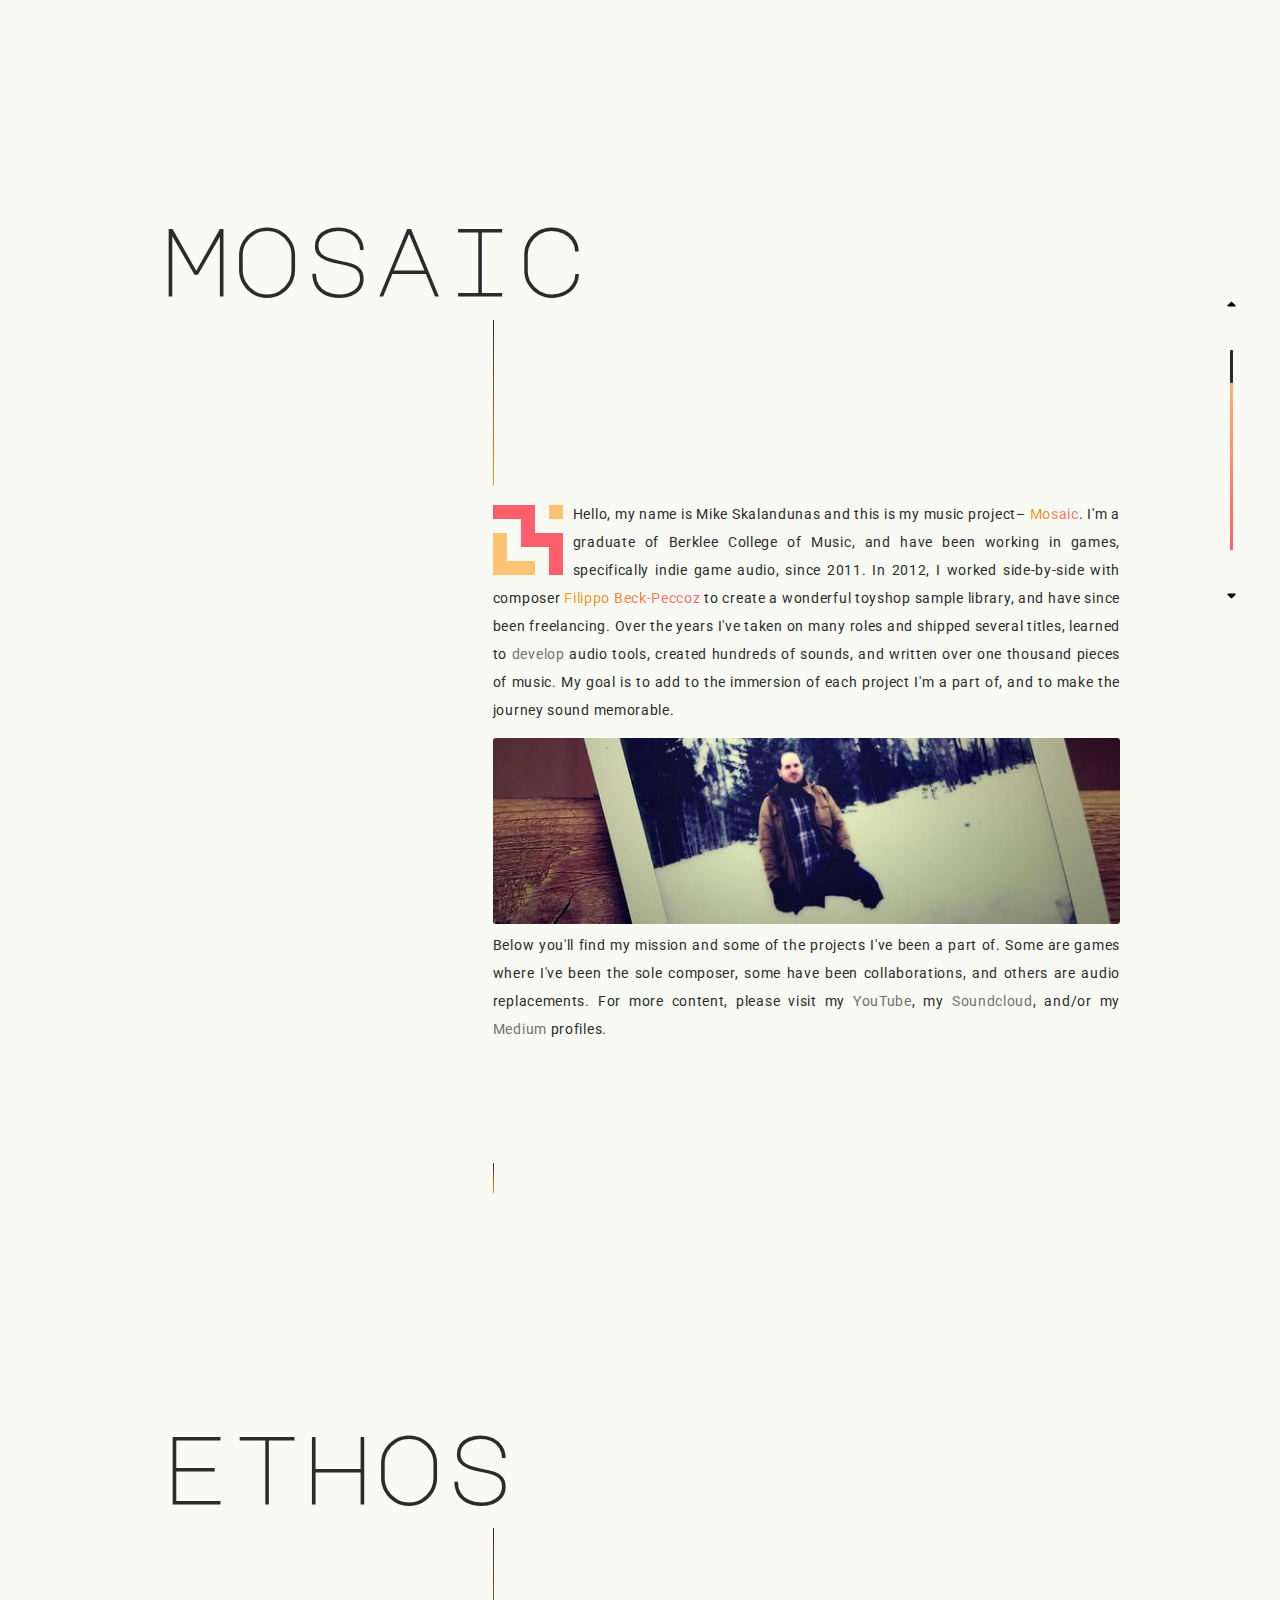
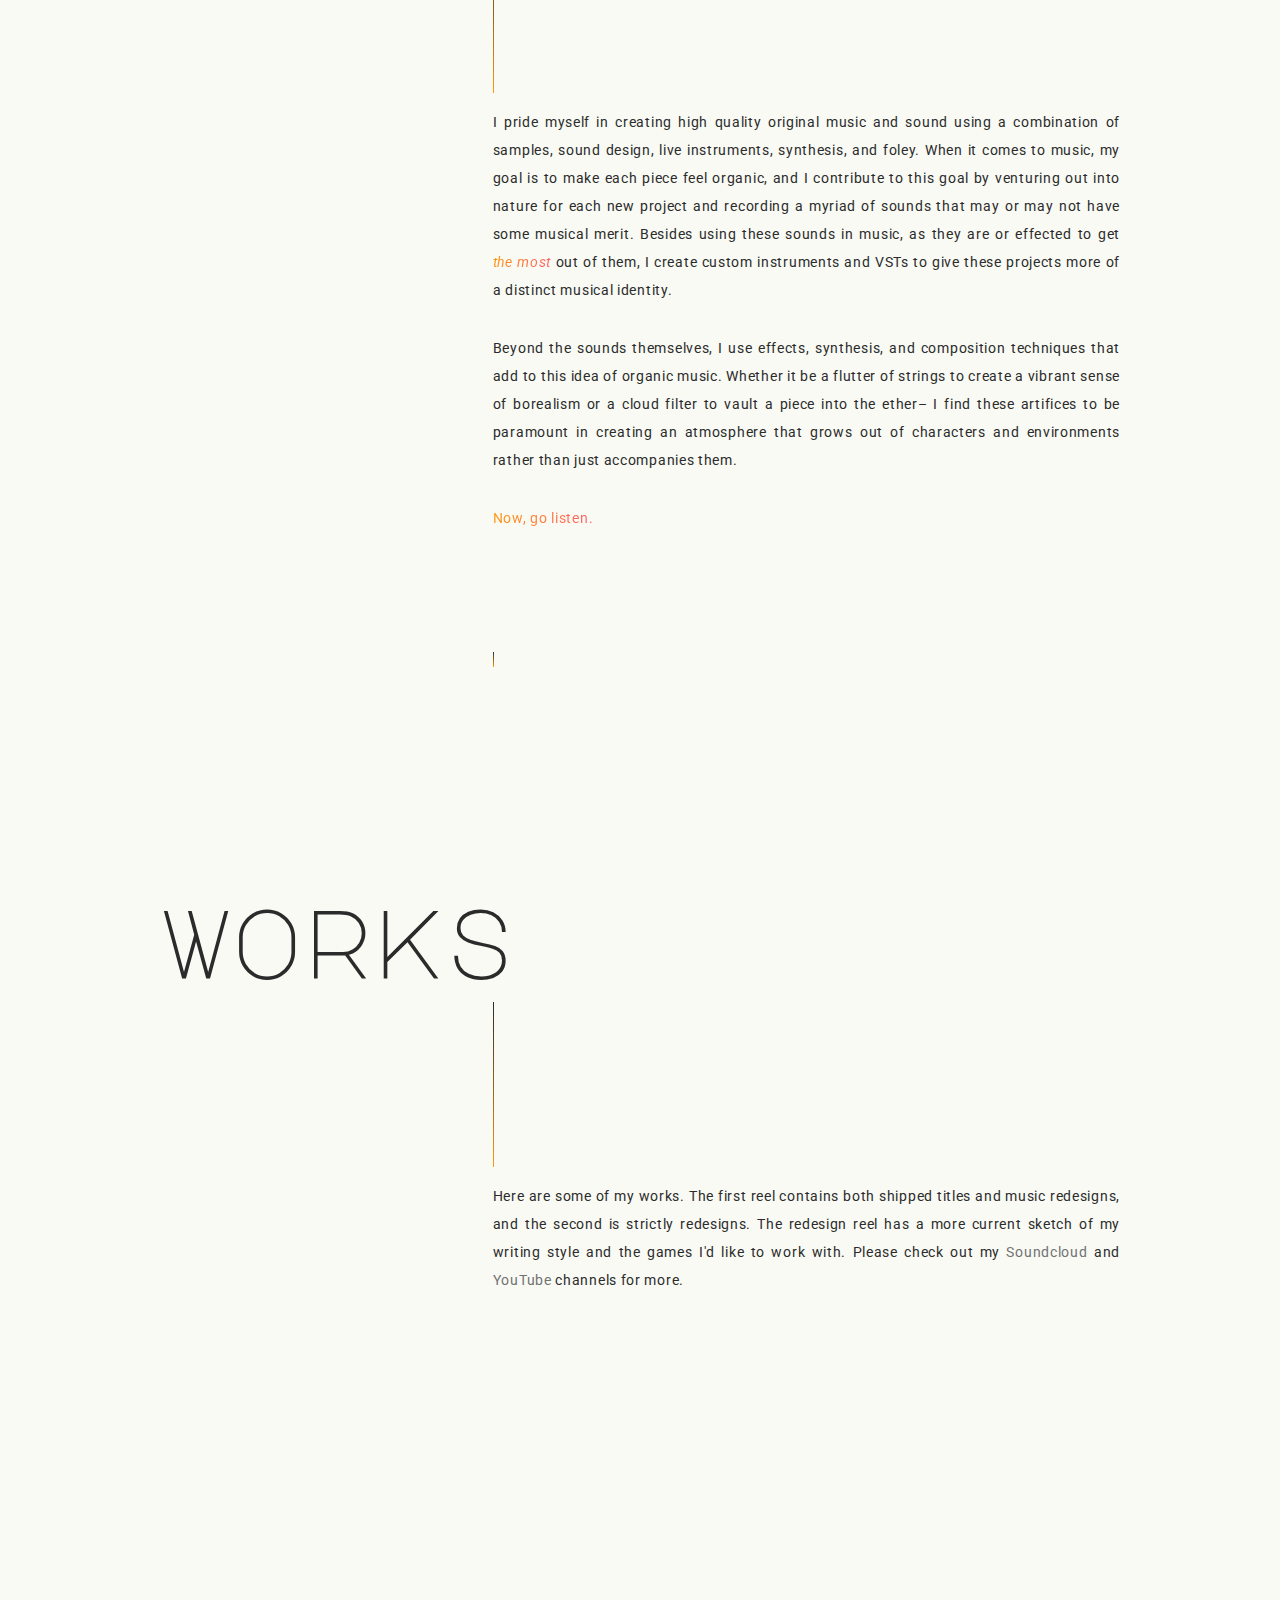
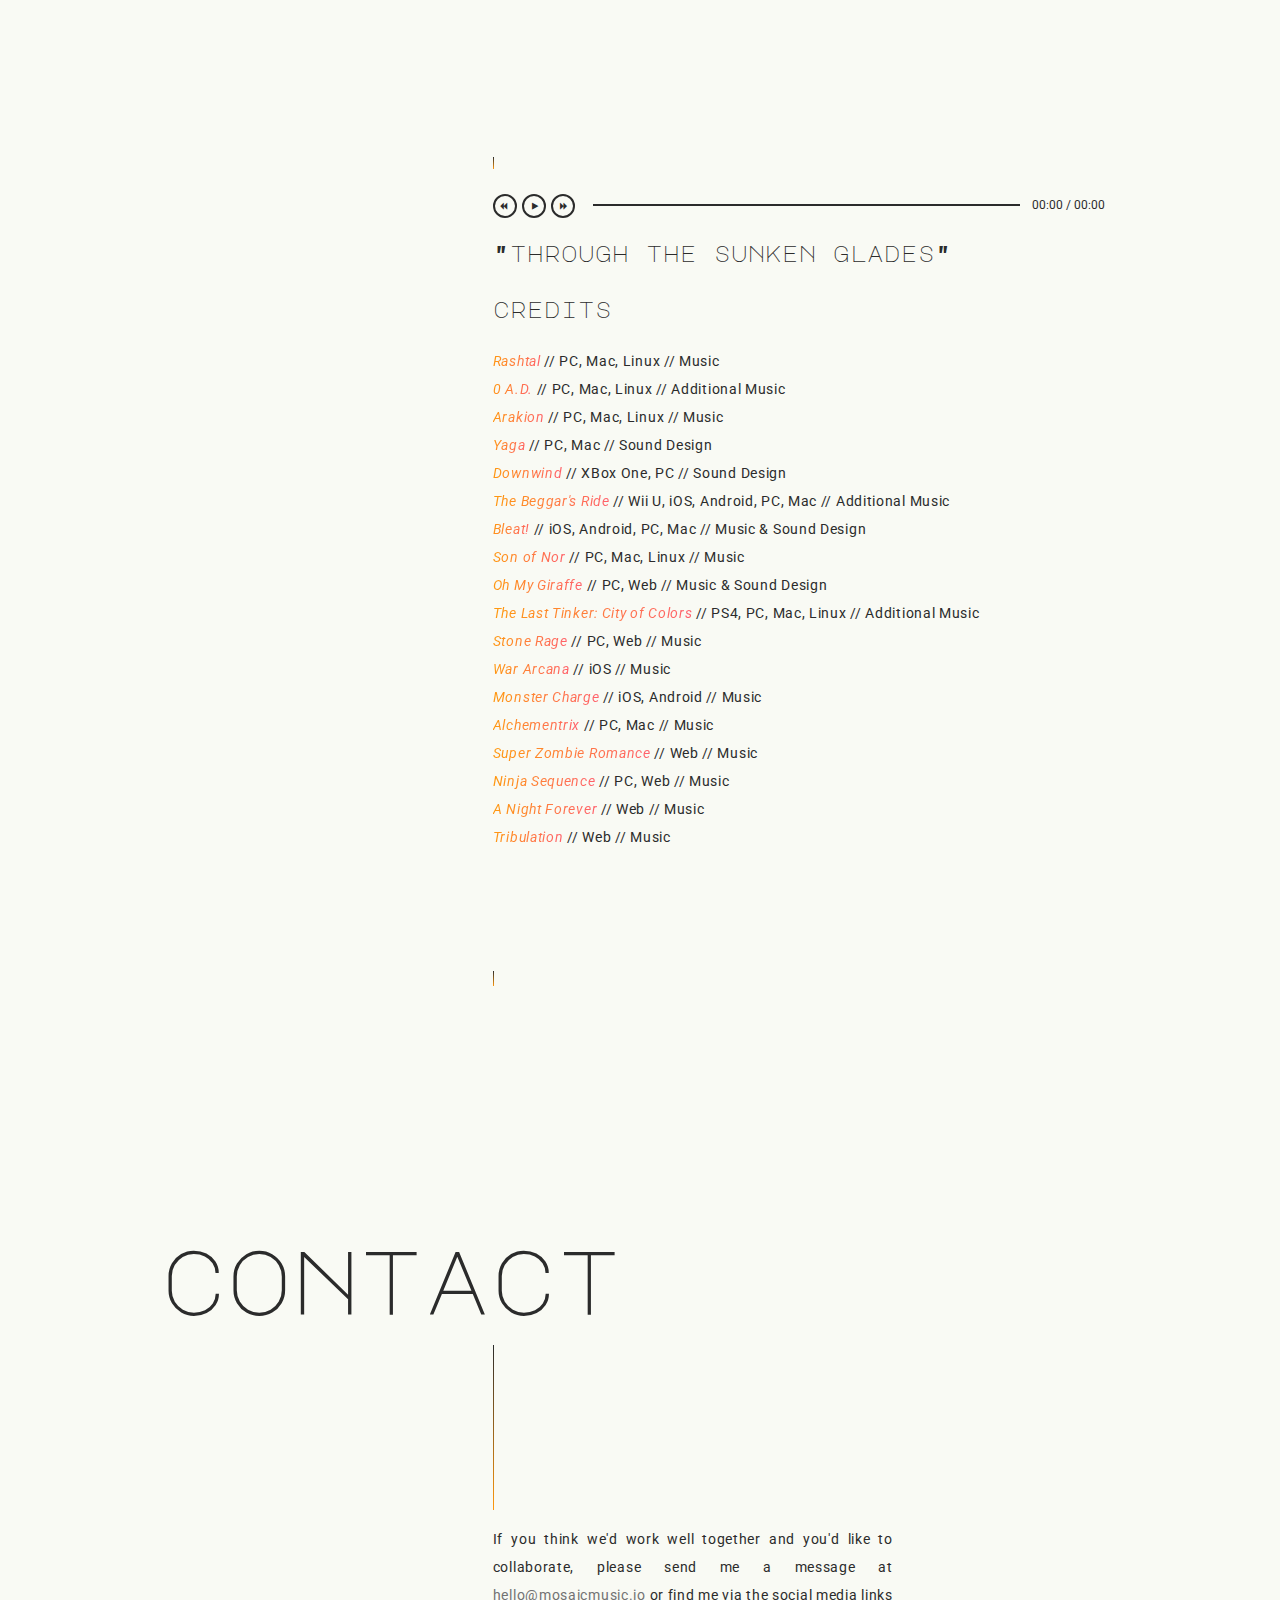
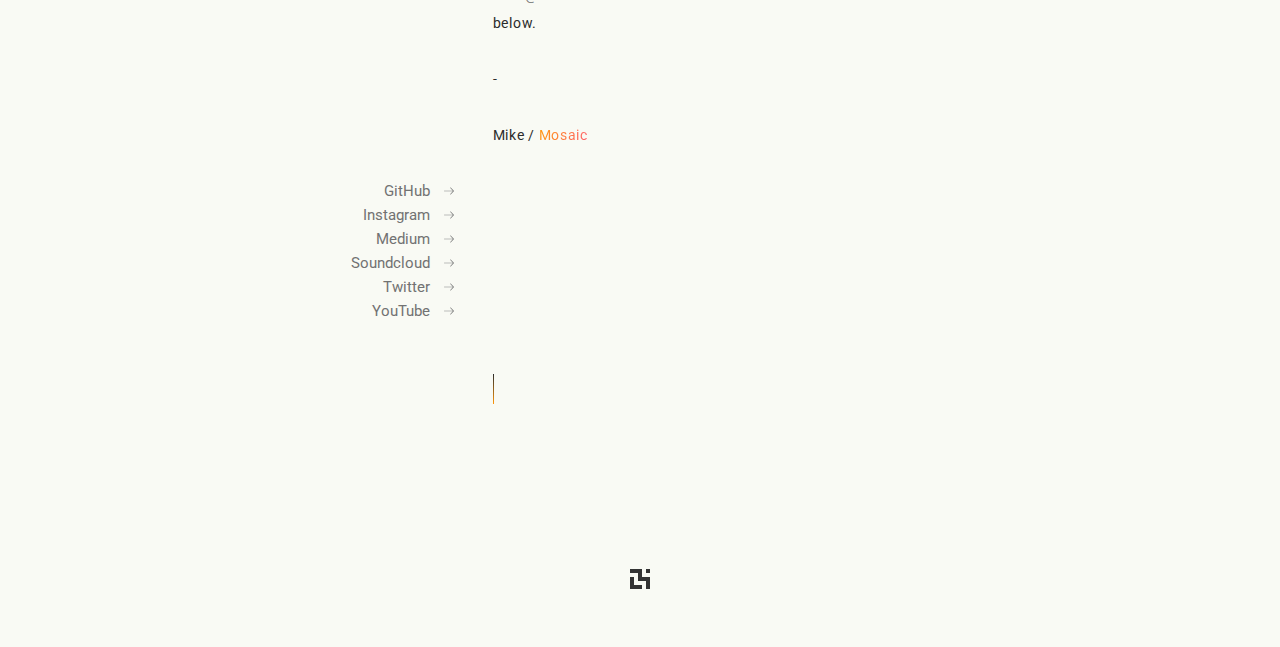
==== commit 13b71312: "[4]: add audio playlist functionality" ====
--- a/index.html
+++ b/index.html
@@ -1,4 +1,4 @@
-<!DOCTYPE html><html lang="en-US" style="background-color:#f9faf4"><head><meta charset="utf-8"><meta http-equiv="X-UA-Compatible" content="IE=edge"><meta name="viewport" content="width=device-width,initial-scale=1"><meta name="author" content="Mike Skalandunas <mskalandunas@gmail.com>"><meta name="description" content="I make beautiful music for games."><meta name="twitter:card" content="summary_large_image"><meta name="twitter:site" content="@mskalandunas"><meta name="twitter:creator" content="@mskalandunas"><meta name="twitter:title" content="mosaic.wav"><meta name="twitter:description" content="I make beautiful music for games."><meta name="twitter:image:src" content="img/1.png"><meta name="twitter:domain" content="http://mosaicmusic.io/"><meta property="og:title" content="mosaic.wav"><meta property="og:description" content="I make beautiful music for games."><meta property="og:image" content="img/1.png"><meta property="og:image:width" content="1113"><meta property="og:image:height" content="493"><meta property="og:url" content="http://mosaicmusic.io/"><title>mosaic.wav</title><link rel="canonical" href="http://mosaicmusic.io/"><link href="img/favicon.png" rel="shortcut icon" type="image/x-icon"><link href="https://fonts.googleapis.com/css?family=Major+Mono+Display" rel="stylesheet"><link href="./vendor.css" rel="stylesheet"><link href="./main.css" rel="stylesheet"></head><body style="text-rendering:optimizeLegibility;-webkit-font-smoothing:antialiased;-moz-osx-font-smoothing:grayscale;text-shadow:1px 1px 1px rgba(0,0,0,.004);cursor:default;color:#2b2b2b"><div class="mosaic-scroll-bar"><div class="mosaic-scroll-bar-scroller"></div></div><section><div class="container"><div class="row"><div class="four columns"><h1 id="mosaic--top">mosaic</h1></div><div class="eight columns content-section"><div class="vertical--divide"></div><p class="content" style="margin-bottom:1em"><svg id="mosaic--content" xmlns="http://www.w3.org/2000/svg" viewBox="0 0 319.13 319.13" style="width:5em;float:left;margin:5px 10px 5px 0"><title>Mosaic Music & Sound</title><desc>I make beautiful music for games.</desc><g fill="#333"><rect fill="#ffc371" x="255.31" width="63.83" height="63.83"></rect><polygon fill="#ffc371" points="0 127.65 0 191.48 0 255.31 0 319.13 63.83 319.13 127.65 319.13 191.48 319.13 191.48 255.31 127.65 255.31 63.83 255.31 63.83 191.48 63.83 127.65 0 127.65"></polygon><polygon fill="#ff5f6d" points="0 0 0 63.83 63.83 63.83 127.65 63.83 127.65 127.65 127.65 191.48 191.48 191.48 255.31 191.48 255.31 255.31 255.31 319.13 319.13 319.13 319.13 127.65 255.31 127.65 191.48 127.65 191.48 63.83 191.48 0 0 0"></polygon></g></svg> Hello, my name is Mike Skalandunas and this is my music project– <span class="logo">Mosaic</span>. I'm a graduate of Berklee College of Music, and have been working in games, specifically indie game audio, since 2011. In 2012, I worked side-by-side with composer <span class="logo">Filippo Beck-Peccoz</span> to create a wonderful toyshop sample library, and have since been freelancing. Over the years I've taken on many roles and shipped several titles, learned to <a class="content--link" href="http://riverine.surge.sh/" target="_blank" rel="noopener noreferrer" title="Riverine">develop</a> audio tools, created hundreds of sounds, and written over one thousand pieces of music. My goal is to add to the immersion of each project I'm a part of, and to make the journey sound memorable.</p><img alt="" class="img--main" src="img/1.jpg"><p class="content">Below you'll find my mission and some of the projects I've been a part of. Some are games where I've been the sole composer, some have been collaborations, and others are audio replacements. For more content, please visit my <a class="content--link" href="https://www.youtube.com/playlist?list=PLiamLkRKQtSv46YUSZ6N5cmDbbQ_GugeZ" target="_blank" rel="noopener noreferrer" title="Youtube">YouTube</a>, my <a class="content--link" href="https://soundcloud.com/mskalandunas" target="_blank" rel="noopener noreferrer" title="Soundcloud">Soundcloud</a>, and/or my <a class="content--link" href="https://medium.com/@mskalandunas" target="_blank" rel="noopener noreferrer" title="Medium">Medium</a> profiles.</p><div class="vertical--divide short"></div></div></div></div></section><section><div class="container"><div class="row"><div class="four columns"><h1>ethos</h1></div><div class="eight columns content-section"><div class="vertical--divide"></div><p class="content">I pride myself in creating high quality original music and sound using a combination of samples, sound design, live instruments, synthesis, and foley. When it comes to music, my goal is to make each piece feel organic, and I contribute to this goal by venturing out into nature for each new project and recording a myriad of sounds that may or may not have some musical merit. Besides using these sounds in music, as they are or effected to get <em class="logo">the&nbsp;most</em> out of them, I create custom instruments and VSTs to give these projects more of a distinct musical identity.</p><p class="content">Beyond the sounds themselves, I use effects, synthesis, and composition techniques that add to this idea of organic music. Whether it be a flutter of strings to create a vibrant sense of borealism or a cloud filter to vault a piece into the ether– I find these artifices to be paramount in creating an atmosphere that grows out of characters and environments rather than just accompanies them.</p><p class="content"><span class="logo">Now, go listen.</span></p><div class="vertical--divide short divide-red"></div></div></div></div></section><section id="works"><div class="container"><div class="row"><div class="four columns"><h1>works</h1></div><div class="eight columns content-section"><div class="vertical--divide"></div><p class="content">Here are some of my works. The first reel contains both shipped titles and music redesigns, and the second is strictly redesigns. The redesign reel has a more current sketch of my writing style and the games I'd like to work with. Please check out my <a class="content--link" href="https://soundcloud.com/mskalandunas" target="_blank" rel="noopener noreferrer" title="Soundcloud">Soundcloud</a> and <a class="content--link" href="https://www.youtube.com/playlist?list=PLiamLkRKQtSv46YUSZ6N5cmDbbQ_GugeZ" target="_blank" rel="noopener noreferrer" title="YouTube">YouTube</a> channels for more.</p><div class="video-container"><iframe title="video demo reel" src="https://www.youtube.com/embed/DMAth5HrFrQ" frameborder="0" webkitallowfullscreen mozallowfullscreen allowfullscreen></iframe></div><div class="vertical--divide short divide-orange"></div><div><div class="mosaic-player"><div class="mosaic-type-single"><div class="mosaic-gui mosaic-interface"><audio><source src="./audio/1.mp3"></audio><div class="mosaic-controls"><a class="mosaic-previous"><i class="fa fa-backward"></i> </a><a class="mosaic-play"><i class="fa fa-play"></i> </a><a class="mosaic-next"><i class="fa fa-forward"></i></a></div><div class="mosaic-progress"><div class="mosaic-seek-bar"><div class="mosaic-play-bar"></div></div></div><div class="mosaic-time-holder"><span class="mosaic-current-time"></span> / <span class="mosaic-duration"></span></div></div></div><h6 class="mosaic-title">"Through the Sunken Glades"</h6><p class="mosaic-description content">Inspired by games like <em class="logo">Ori and the Blind Forest</em> and <em class="logo">Seasons After Fall</em>. I wanted to bring to life all of the woodland creatures, plants, and little spirits, so I used exotic winds and percussion from both <a class="content--link" href="http://embertone.com/" target="_blank" rel="noopener noreferrer" title="Embertone">Embertone</a> and <a class="content--link" href="https://soundiron.com/" target="_blank" rel="noopener noreferrer" title="Soundiron">Soundiron</a> to paint the proper picture. Strings, dulcimer, harp, and various synths/sound design as well.</p></div></div><div><h6>Credits</h6><div class="credits"><p class="content"><em class="logo">Rashtal</em> // PC, Mac, Linux<span class="hide"> // Music</span><br><em class="logo">0 A.D.</em> // PC, Mac, Linux<span class="hide"> // Additional Music</span><br><em class="logo">Arakion</em> // PC, Mac, Linux<span class="hide"> // Music</span><br><em class="logo">Yaga</em> // PC, Mac<span class="hide"> // Sound Design</span><br><em class="logo">Downwind</em> // XBox One, PC // Sound Design<br><em class="logo">The Beggar's Ride</em> // Wii U, iOS, Android, PC, Mac<span class="hide"> // Additional Music</span><br><em class="logo">Bleat!</em> // iOS, Android, PC, Mac<span class="hide"> // Music &amp; Sound Design</span><br><em class="logo">Son of Nor</em> // PC, Mac, Linux<span class="hide"> // Music</span><br><em class="logo">Oh My Giraffe</em> // PC, Web<span class="hide"> // Music &amp; Sound Design</span><br><em class="logo">The Last Tinker: City of Colors</em> // PS4, PC, Mac, Linux<span class="hide"> // Additional Music</span><br><em class="logo">Stone Rage</em> // PC, Web<span class="hide"> // Music</span><br><em class="logo">War Arcana</em> // iOS<span class="hide"> // Music</span><br><em class="logo">Monster Charge</em> // iOS, Android<span class="hide"> // Music</span><br><em class="logo">Alchementrix</em> // PC, Mac<span class="hide"> // Music</span><br><em class="logo">Super Zombie Romance</em> // Web<span class="hide"> // Music</span><br><em class="logo">Ninja Sequence</em> // PC, Web<span class="hide"> // Music</span><br><em class="logo">A Night Forever</em> // Web<span class="hide"> // Music</span><br><em class="logo">Tribulation</em> // Web<span class="hide"> // Music</span><br></p></div></div><div class="vertical--divide short divide-red"></div></div></div><div class="row"><div class="four columns">&nbsp;</div><div class="eight columns content-section"></div></div></div></section><section><div class="container"><div class="row"><div class="four columns"><h1 class="contact">contact</h1></div><div class="eight columns content-section"><div class="vertical--divide"></div><p class="content low-width">If you think we'd work well together and you'd like to collaborate, please send me a message at <a class="content--link email" target="_blank" rel="noopener noreferrer">hello@mosaicmusic.io</a> or find me via the social media links below.<br><br>-<br><br>Mike / <span class="logo">Mosaic</span></p></div></div><div class="row"><div class="four columns"><p style="text-align:right;font-family:Roboto,sans-serif"><a class="content--link" href="https://github.com/mskalandunas" target="_blank" rel="noopener noreferrer" title="GitHub">GitHub <svg version="1.1" class="long-arrow" xmlns="http://www.w3.org/2000/svg" xmlns:xlink="http://www.w3.org/1999/xlink" x="0px" y="0px" viewBox="0 0 31.49 31.49" style="enable-background:new 0 0 31.49 31.49" xml:space="preserve"><path fill="#808080" d="M21.205,5.007c-0.429-0.444-1.143-0.444-1.587,0c-0.429,0.429-0.429,1.143,0,1.571l8.047,8.047H1.111
+<!DOCTYPE html><html lang="en-US" style="background-color:#f9faf4"><head><meta charset="utf-8"><meta http-equiv="X-UA-Compatible" content="IE=edge"><meta name="viewport" content="width=device-width,initial-scale=1"><meta name="author" content="Mike Skalandunas <mskalandunas@gmail.com>"><meta name="description" content="I make beautiful music for games."><meta name="twitter:card" content="summary_large_image"><meta name="twitter:site" content="@mskalandunas"><meta name="twitter:creator" content="@mskalandunas"><meta name="twitter:title" content="mosaic.wav"><meta name="twitter:description" content="I make beautiful music for games."><meta name="twitter:image:src" content="img/1.png"><meta name="twitter:domain" content="http://mosaicmusic.io/"><meta property="og:title" content="mosaic.wav"><meta property="og:description" content="I make beautiful music for games."><meta property="og:image" content="img/1.png"><meta property="og:image:width" content="1113"><meta property="og:image:height" content="493"><meta property="og:url" content="http://mosaicmusic.io/"><title>mosaic.wav</title><link rel="canonical" href="http://mosaicmusic.io/"><link href="img/favicon.png" rel="shortcut icon" type="image/x-icon"><link href="https://fonts.googleapis.com/css?family=Major+Mono+Display" rel="stylesheet"><link href="./vendor.css" rel="stylesheet"><link href="./main.css" rel="stylesheet"></head><body style="text-rendering:optimizeLegibility;-webkit-font-smoothing:antialiased;-moz-osx-font-smoothing:grayscale;text-shadow:1px 1px 1px rgba(0,0,0,.004);cursor:default;color:#2b2b2b"><div class="mosaic-scroll-bar"><div class="mosaic-scroll-bar-scroller"></div></div><section><div class="container"><div class="row"><div class="four columns"><h1 id="mosaic--top">mosaic</h1></div><div class="eight columns content-section"><div class="vertical--divide"></div><p class="content" style="margin-bottom:1em"><svg id="mosaic--content" xmlns="http://www.w3.org/2000/svg" viewBox="0 0 319.13 319.13" style="width:5em;float:left;margin:5px 10px 5px 0"><title>Mosaic Music & Sound</title><desc>I make beautiful music for games.</desc><g fill="#333"><rect fill="#ffc371" x="255.31" width="63.83" height="63.83"></rect><polygon fill="#ffc371" points="0 127.65 0 191.48 0 255.31 0 319.13 63.83 319.13 127.65 319.13 191.48 319.13 191.48 255.31 127.65 255.31 63.83 255.31 63.83 191.48 63.83 127.65 0 127.65"></polygon><polygon fill="#ff5f6d" points="0 0 0 63.83 63.83 63.83 127.65 63.83 127.65 127.65 127.65 191.48 191.48 191.48 255.31 191.48 255.31 255.31 255.31 319.13 319.13 319.13 319.13 127.65 255.31 127.65 191.48 127.65 191.48 63.83 191.48 0 0 0"></polygon></g></svg> Hello, my name is Mike Skalandunas and this is my music project– <span class="logo">Mosaic</span>. I'm a graduate of Berklee College of Music, and have been working in games, specifically indie game audio, since 2011. In 2012, I worked side-by-side with composer <span class="logo">Filippo Beck-Peccoz</span> to create a wonderful toyshop sample library, and have since been freelancing. Over the years I've taken on many roles and shipped several titles, learned to <a class="content--link" href="http://riverine.surge.sh/" target="_blank" rel="noopener noreferrer" title="Riverine">develop</a> audio tools, created hundreds of sounds, and written over one thousand pieces of music. My goal is to add to the immersion of each project I'm a part of, and to make the journey sound memorable.</p><img alt="" class="img--main" src="img/1.jpg"><p class="content">Below you'll find my mission and some of the projects I've been a part of. Some are games where I've been the sole composer, some have been collaborations, and others are audio replacements. For more content, please visit my <a class="content--link" href="https://www.youtube.com/playlist?list=PLiamLkRKQtSv46YUSZ6N5cmDbbQ_GugeZ" target="_blank" rel="noopener noreferrer" title="Youtube">YouTube</a>, my <a class="content--link" href="https://soundcloud.com/mskalandunas" target="_blank" rel="noopener noreferrer" title="Soundcloud">Soundcloud</a>, and/or my <a class="content--link" href="https://medium.com/@mskalandunas" target="_blank" rel="noopener noreferrer" title="Medium">Medium</a> profiles.</p><div class="vertical--divide short"></div></div></div></div></section><section><div class="container"><div class="row"><div class="four columns"><h1>ethos</h1></div><div class="eight columns content-section"><div class="vertical--divide"></div><p class="content">I pride myself in creating high quality original music and sound using a combination of samples, sound design, live instruments, synthesis, and foley. When it comes to music, my goal is to make each piece feel organic, and I contribute to this goal by venturing out into nature for each new project and recording a myriad of sounds that may or may not have some musical merit. Besides using these sounds in music, as they are or effected to get <em class="logo">the&nbsp;most</em> out of them, I create custom instruments and VSTs to give these projects more of a distinct musical identity.</p><p class="content">Beyond the sounds themselves, I use effects, synthesis, and composition techniques that add to this idea of organic music. Whether it be a flutter of strings to create a vibrant sense of borealism or a cloud filter to vault a piece into the ether– I find these artifices to be paramount in creating an atmosphere that grows out of characters and environments rather than just accompanies them.</p><p class="content"><span class="logo">Now, go listen.</span></p><div class="vertical--divide short divide-red"></div></div></div></div></section><section id="works"><div class="container"><div class="row"><div class="four columns"><h1>works</h1></div><div class="eight columns content-section"><div class="vertical--divide"></div><p class="content">Here are some of my works. The first reel contains both shipped titles and music redesigns, and the second is strictly redesigns. The redesign reel has a more current sketch of my writing style and the games I'd like to work with. Please check out my <a class="content--link" href="https://soundcloud.com/mskalandunas" target="_blank" rel="noopener noreferrer" title="Soundcloud">Soundcloud</a> and <a class="content--link" href="https://www.youtube.com/playlist?list=PLiamLkRKQtSv46YUSZ6N5cmDbbQ_GugeZ" target="_blank" rel="noopener noreferrer" title="YouTube">YouTube</a> channels for more.</p><div class="video-container"><iframe title="video demo reel" src="https://www.youtube.com/embed/DMAth5HrFrQ" frameborder="0" webkitallowfullscreen mozallowfullscreen allowfullscreen></iframe></div><div class="vertical--divide short divide-orange"></div><div><div class="mosaic-player"><div class="mosaic-type-single"><div class="mosaic-gui mosaic-interface"><audio class="mosaic-audio"><source src="./audio/1.mp3"></audio><div class="mosaic-controls"><a class="mosaic-previous"><i class="fa fa-backward"></i> </a><a class="mosaic-play"><i class="fa fa-play"></i> </a><a class="mosaic-next"><i class="fa fa-forward"></i></a></div><div class="mosaic-progress"><div class="mosaic-play-bar"><div class="mosaic-seek-bar"></div></div></div><div class="mosaic-time-holder"><span class="mosaic-current-time">00:00</span> / <span class="mosaic-duration">00:00</span></div></div></div><h6 class="mosaic-title">"Through the Sunken Glades"</h6></div></div><div><h6>Credits</h6><div class="credits"><p class="content"><em class="logo">Rashtal</em> // PC, Mac, Linux<span class="hide"> // Music</span><br><em class="logo">0 A.D.</em> // PC, Mac, Linux<span class="hide"> // Additional Music</span><br><em class="logo">Arakion</em> // PC, Mac, Linux<span class="hide"> // Music</span><br><em class="logo">Yaga</em> // PC, Mac<span class="hide"> // Sound Design</span><br><em class="logo">Downwind</em> // XBox One, PC // Sound Design<br><em class="logo">The Beggar's Ride</em> // Wii U, iOS, Android, PC, Mac<span class="hide"> // Additional Music</span><br><em class="logo">Bleat!</em> // iOS, Android, PC, Mac<span class="hide"> // Music &amp; Sound Design</span><br><em class="logo">Son of Nor</em> // PC, Mac, Linux<span class="hide"> // Music</span><br><em class="logo">Oh My Giraffe</em> // PC, Web<span class="hide"> // Music &amp; Sound Design</span><br><em class="logo">The Last Tinker: City of Colors</em> // PS4, PC, Mac, Linux<span class="hide"> // Additional Music</span><br><em class="logo">Stone Rage</em> // PC, Web<span class="hide"> // Music</span><br><em class="logo">War Arcana</em> // iOS<span class="hide"> // Music</span><br><em class="logo">Monster Charge</em> // iOS, Android<span class="hide"> // Music</span><br><em class="logo">Alchementrix</em> // PC, Mac<span class="hide"> // Music</span><br><em class="logo">Super Zombie Romance</em> // Web<span class="hide"> // Music</span><br><em class="logo">Ninja Sequence</em> // PC, Web<span class="hide"> // Music</span><br><em class="logo">A Night Forever</em> // Web<span class="hide"> // Music</span><br><em class="logo">Tribulation</em> // Web<span class="hide"> // Music</span><br></p></div></div><div class="vertical--divide short divide-red"></div></div></div><div class="row"><div class="four columns">&nbsp;</div><div class="eight columns content-section"></div></div></div></section><section><div class="container"><div class="row"><div class="four columns"><h1 class="contact">contact</h1></div><div class="eight columns content-section"><div class="vertical--divide"></div><p class="content low-width">If you think we'd work well together and you'd like to collaborate, please send me a message at <a class="content--link email" target="_blank" rel="noopener noreferrer">hello@mosaicmusic.io</a> or find me via the social media links below.<br><br>-<br><br>Mike / <span class="logo">Mosaic</span></p></div></div><div class="row"><div class="four columns"><p style="text-align:right;font-family:Roboto,sans-serif"><a class="content--link" href="https://github.com/mskalandunas" target="_blank" rel="noopener noreferrer" title="GitHub">GitHub <svg version="1.1" class="long-arrow" xmlns="http://www.w3.org/2000/svg" xmlns:xlink="http://www.w3.org/1999/xlink" x="0px" y="0px" viewBox="0 0 31.49 31.49" style="enable-background:new 0 0 31.49 31.49" xml:space="preserve"><path fill="#808080" d="M21.205,5.007c-0.429-0.444-1.143-0.444-1.587,0c-0.429,0.429-0.429,1.143,0,1.571l8.047,8.047H1.111
                                     C0.492,14.626,0,15.118,0,15.737c0,0.619,0.492,1.127,1.111,1.127h26.554l-8.047,8.032c-0.429,0.444-0.429,1.159,0,1.587
                                     c0.444,0.444,1.159,0.444,1.587,0l9.952-9.952c0.444-0.429,0.444-1.143,0-1.571L21.205,5.007z"/></svg></a><br><a class="content--link" href="https://www.instagram.com/mskalandunas" target="_blank" rel="noopener noreferrer" title="Instagram">Instagram <svg version="1.1" class="long-arrow" xmlns="http://www.w3.org/2000/svg" xmlns:xlink="http://www.w3.org/1999/xlink" x="0px" y="0px" viewBox="0 0 31.49 31.49" style="enable-background:new 0 0 31.49 31.49" xml:space="preserve"><path fill="#808080" d="M21.205,5.007c-0.429-0.444-1.143-0.444-1.587,0c-0.429,0.429-0.429,1.143,0,1.571l8.047,8.047H1.111
                                     C0.492,14.626,0,15.118,0,15.737c0,0.619,0.492,1.127,1.111,1.127h26.554l-8.047,8.032c-0.429,0.444-0.429,1.159,0,1.587
--- a/main.css
+++ b/main.css
@@ -1 +1 @@
-@import url("https://fonts.googleapis.com/css?family=Roboto");@import url("https://maxcdn.bootstrapcdn.com/font-awesome/4.7.0/css/font-awesome.min.css");.fa{position:absolute;color:#2b2b2b;font-size:8px;cursor:pointer;transition:all .25s ease-in-out}.fa-backward,.fa-forward,.fa-pause,.fa-play{top:6px}.fa-forward,.fa-play{left:7px}.fa-pause{left:6px}.fa-backward{left:5px}.fa-pause,.fa-play:active,.fa-play:hover{color:#ffc371}.mosaic-audio,.mosaic-player{width:100%;margin:25px auto 0}.mosaic-gui{position:relative;overflow:hidden;margin-top:10px}.mosaic-play-bar,.mosaic-seek-bar{max-width:100%}.mosaic-controls{padding:0;margin:0;list-style:none}.mosaic-controls li{display:inline}.mosaic-controls a{color:rgba(0,0,0,.6)}.mosaic-next,.mosaic-play{margin-left:5px}.mosaic-next,.mosaic-pause,.mosaic-play,.mosaic-previous{position:relative;width:20px;height:20px;display:inline-block;line-height:20px;border:2px solid #2b2b2b;border-radius:100%;cursor:pointer}.mosaic-next:hover,.mosaic-play:hover,.mosaic-previous:hover{background-color:#2b2b2b}.mosaic-next:hover i,.mosaic-play:hover i,.mosaic-previous:hover i{color:#2b2b2b}.mosaic-play i{margin-left:1px;transition:.2s ease;-moz-transition:.2s ease;-webkit-transition:.2s ease}.mosaic-seek-bar{width:0;top:1px;height:2px;background-color:rgba(0,0,0,.5)}.mosaic-time-holder,.mosaic-title ul{font-family:Roboto,sans-serif;color:#2b2b2b;font-size:12px;line-height:30px;position:absolute;top:-4px;pointer-events:none}.mosaic-time-holder{right:15px}.mosaic-title ul{left:35px;list-style:none}.mosaic-progress{overflow:hidden;position:absolute;left:100px;top:0;width:calc(100% - 200px);cursor:pointer;background-color:#2b2b2b;height:2px;margin-top:10px}.mosaic-progress.active{background-color:#ffc371;transition:all .25s ease-in-out}.mosaic-next.active i,.mosaic-previous.active i{color:#ffc371}.mosaic-next.active,.mosaic-play.active,.mosaic-previous.active{border-color:#ffc371}.mosaic-next.active:hover,.mosaic-play.active:hover,.mosaic-previous.active:hover{background-color:#ffc371}.mosaic-play-bar{width:0;top:1px;height:2px;background-color:#2b2b2b;transition:.1s ease}.mosaic-previous svg{width:15px}.mosaic-type-single{margin-bottom:10px}body::-webkit-scrollbar{display:none}.mosaic-scroll-bar{background-color:#ffc371;background:-webkit-linear-gradient(bottom right,#ff5f6d,#ffc371);background-clip:padding-box;border-left:25px solid transparent;border-right:25px solid transparent;cursor:pointer;height:200px;left:25px;position:fixed;top:50%;transform:translateY(-50%);width:1px}.mosaic-scroll-bar:after,.mosaic-scroll-bar:before{background-image:url(img/arrow.svg);background-size:15px 15px;content:" ";height:15px;left:-6px;position:absolute;width:15px}.mosaic-scroll-bar:after{bottom:-50px;transform:rotate(180deg)}.mosaic-scroll-bar:before{top:-50px}.mosaic-scroll-bar-scroller{background-color:#2b2b2b;height:28px;width:1px}@media (max-width:1130px){body::-webkit-scrollbar{all:unset;background:-webkit-linear-gradient(bottom right,rgba(255,95,108,.5),#f9faf4);display:auto;width:7px}body::-webkit-scrollbar-thumb{background:rgba(43,43,43,.5);border-radius:5px;outline:1px solid #708090}.mosaic-scroll-bar{display:none}}@media (max-height:320px){body::-webkit-scrollbar{all:unset;background:-webkit-linear-gradient(bottom right,rgba(255,95,108,.5),#f9faf4);display:auto;width:7px}body::-webkit-scrollbar-thumb{background:rgba(43,43,43,.5);border-radius:5px;outline:1px solid #708090}.mosaic-scroll-bar{display:none}}a{text-decoration:none;color:#727272;transition:all .25s ease-in-out}a:hover .long-arrow path{fill:#ff990e}footer p{text-align:center;font-size:16px;margin:50px 0}h1,h2,h3,h4,h5,h6{font-family:Major Mono Display,serif;text-transform:lowercase}h1{font-size:6.5em;text-align:right}h1.contact{font-size:6em}h5{font-size:2em;text-align:right}h6{font-size:1.5em}header{padding:20px 0;position:fixed;width:100%;background-color:#2b2b2b;z-index:1}header p{margin:0}.works--text,img,svg path,svg polygon,svg rect{transition:all .25s ease-in-out}img.img--main{width:100%;margin-bottom:0}section:first-of-type{padding:200px 0 100px}section{padding:100px 0}.container{max-width:960px}p.content{font-family:Roboto,sans-serif;letter-spacing:.05em;text-align:justify;font-size:12px;line-height:2em;margin-bottom:30px}p.content.low-width{max-width:400px}.content--link{position:relative}.content--link:hover,.content--link:hover i{color:#ff990e}.content--link:after{position:absolute;top:-5px;left:0;width:0;height:3px;background:#727272;-ms-filter:"progid:DXImageTransform.Microsoft.Alpha(Opacity=50)";filter:alpha(opacity=50);opacity:.5;content:"";transition:all .25s ease-in-out}.content--link:hover:after{width:99%;background:#ff990e}.content--link .fa{color:gray}.email:hover{cursor:pointer}.email::selection{background-color:rgba(255,95,109,.5);color:#fff}.email.active:after{width:0}.header-social a:not(:first-child){margin-left:15px}.logo{background:-webkit-linear-gradient(bottom right,#ff5f6d,#ff990e);background-clip:text;-webkit-background-clip:text;-webkit-text-fill-color:transparent}.logo::selection{background:#2b2b2b;background-clip:initial;-webkit-background-clip:initial;-webkit-text-fill-color:initial}.long-arrow{width:10px;margin-left:10px}.mosaic--header div:first-child{text-align:left}.mosaic--header div{text-align:center}.mosaic--header div:last-child{text-align:right}.mosaic--logo:hover{cursor:pointer}.mosaic--logo:hover svg g .mosaic--orange{fill:#ff990e}.mosaic--logo:hover svg g .mosaic--red{fill:#ff5f6d}.vertical--divide{background-color:#2b2b2b;background:-webkit-linear-gradient(bottom right,#ff990e,#2b2b2b);height:11em;margin:8em 0 1em;width:1px}.vertical--divide.short{height:2em}.vertical--divide.short.bottom{height:2em;margin:13em 0 1em}.vertical--divide.short.divide-orange{border-color:#ff990e;margin:3em 0 1em;height:.8em}.vertical--divide.short.divide-red{height:1em;border-color:#ff5f6d}.vertical--divide.short.mosaic--works{height:3em;margin:3em 0 1em}.video-container{margin-top:2em;position:relative;padding-bottom:56.25%;padding-top:35px;height:0;overflow:hidden}.video-container.margin{margin-top:3em}.video-container iframe{position:absolute;top:0;left:0;width:100%;height:100%}::selection{background-color:#2b2b2b;color:#f9faf4}@media screen and (max-width:700px){h1,h1.contact{text-align:left;font-size:4.5em}.credits .hide,.vertical--divide.short.bottom.works{display:none}.vertical--divide{height:6em;margin:4em 0 1em}}@media screen and (max-width:700px){.credits .hide{display:none}}@media screen and (min-width:400px){.container{width:90%}}+@import url("https://fonts.googleapis.com/css?family=Roboto");@import url("https://maxcdn.bootstrapcdn.com/font-awesome/4.7.0/css/font-awesome.min.css");.fa{position:absolute;color:#2b2b2b;font-size:8px;cursor:pointer;-moz-transition:all .25s ease-in-out;-webkit-transition:all .25s ease-in-out;-o-transition:all .25s ease-in-out;pointer-events:none;transition:all .25s ease-in-out}.fa-backward,.fa-forward,.fa-pause,.fa-play{top:6px}.fa-forward,.fa-play{left:7px}.fa-pause{left:6px}.fa-backward{left:5px}.mosaic-audio,.mosaic-player{width:100%;margin:25px auto 0}.mosaic-gui{position:relative;overflow:hidden;margin-top:10px}.mosaic-play-bar,.mosaic-seek-bar{max-width:100%}.mosaic-controls{padding:0;margin:0;list-style:none}.mosaic-controls li{display:inline}.mosaic-controls a{color:rgba(0,0,0,.6)}.mosaic-next,.mosaic-play{margin-left:5px}.mosaic-next,.mosaic-pause,.mosaic-play,.mosaic-previous{position:relative;width:20px;height:20px;display:inline-block;line-height:20px;border:2px solid #2b2b2b;border-radius:100%;cursor:pointer}.mosaic-next:hover,.mosaic-play:hover,.mosaic-previous:hover{background-color:#2b2b2b}.mosaic-next:hover i,.mosaic-play:hover i,.mosaic-previous:hover i{color:#2b2b2b}.mosaic-play i{margin-left:1px;transition:.2s ease;-moz-transition:.2s ease;-webkit-transition:.2s ease}.mosaic-seek-bar{width:0;top:1px;height:2px;background-color:hsla(0,0%,79%,.8)}.mosaic-time-holder,.mosaic-title ul{font-family:Roboto,sans-serif;color:#2b2b2b;font-size:12px;line-height:30px;position:absolute;top:-4px;pointer-events:none}.mosaic-time-holder{right:15px}.mosaic-title ul{left:35px;list-style:none}.mosaic-progress{background-clip:padding-box;background-color:#2b2b2b;border-bottom:10px solid transparent;border-top:10px solid transparent;cursor:pointer;height:2px;left:100px;overflow:hidden;position:absolute;top:0;width:calc(100% - 200px)}.mosaic-progress.active{background-color:#ffc371;transition:all .25s ease-in-out}.mosaic-next.active i,.mosaic-previous.active i{color:#ffc371}.mosaic-next.active,.mosaic-play.active,.mosaic-previous.active{border-color:#ffc371}.mosaic-next.active:hover,.mosaic-play.active:hover,.mosaic-previous.active:hover{background-color:#ffc371}.mosaic-play-bar{width:0;top:1px;height:2px;background-color:#f9faf4;transition:.1s ease}.mosaic-previous svg{width:15px}.mosaic-type-single{margin-bottom:10px}body::-webkit-scrollbar{display:none}.mosaic-scroll-bar{background-color:#ffc371;background:-webkit-linear-gradient(bottom right,#ff5f6d,#ffc371);background-clip:padding-box;border-left:25px solid transparent;border-right:25px solid transparent;cursor:pointer;height:200px;right:22px;position:fixed;top:50%;transform:translateY(-50%);width:3px}.mosaic-scroll-bar:after,.mosaic-scroll-bar:before{background-image:url(img/arrow.svg);background-size:15px 15px;content:" ";height:15px;left:-6px;position:absolute;width:15px}.mosaic-scroll-bar:after{bottom:-50px;transform:rotate(180deg)}.mosaic-scroll-bar:before{top:-50px}.mosaic-scroll-bar-scroller{background-color:#2b2b2b;border-radius:1px;height:28px;width:3px}@media (max-width:1130px){body::-webkit-scrollbar{all:unset;background:-webkit-linear-gradient(bottom right,rgba(255,95,108,.5),#f9faf4);display:auto;width:7px}body::-webkit-scrollbar-thumb{background:rgba(43,43,43,.5);border-radius:5px;outline:1px solid #708090}.mosaic-scroll-bar{display:none}}@media (max-height:320px){body::-webkit-scrollbar{all:unset;background:-webkit-linear-gradient(bottom right,rgba(255,95,108,.5),#f9faf4);display:auto;width:7px}body::-webkit-scrollbar-thumb{background:rgba(43,43,43,.5);border-radius:5px;outline:1px solid #708090}.mosaic-scroll-bar{display:none}}a{text-decoration:none;color:#727272;transition:all .25s ease-in-out}a:hover .long-arrow path{fill:#ff990e}footer p{text-align:center;font-size:16px;margin:50px 0}h1,h2,h3,h4,h5,h6{font-family:Major Mono Display,serif;text-transform:lowercase}h1{font-size:6.5em;text-align:right}h1.contact{font-size:6em}h5{font-size:2em;text-align:right}h6{font-size:1.5em}header{padding:20px 0;position:fixed;width:100%;background-color:#2b2b2b;z-index:1}header p{margin:0}.works--text,img,svg path,svg polygon,svg rect{transition:all .25s ease-in-out}img.img--main{border-radius:3px;margin-bottom:0;width:100%}section:first-of-type{padding:200px 0 100px}section{padding:100px 0}.container{max-width:960px}p.content{font-family:Roboto,sans-serif;letter-spacing:.05em;text-align:justify;font-size:14px;line-height:2em;margin-bottom:30px}p.content.low-width{max-width:400px}.content--link{position:relative}.content--link:hover,.content--link:hover i{color:#ff990e}.content--link:after{position:absolute;top:-5px;left:0;width:0;height:3px;background:#727272;-ms-filter:"progid:DXImageTransform.Microsoft.Alpha(Opacity=50)";filter:alpha(opacity=50);opacity:.5;content:"";transition:all .25s ease-in-out}.content--link:hover:after{width:99%;background:#ff990e}.content--link .fa{color:gray}.email:hover{cursor:pointer}.email::selection{background-color:rgba(255,95,109,.5);color:#fff}.email.active:after{width:0}.header-social a:not(:first-child){margin-left:15px}.logo{background:-webkit-linear-gradient(bottom right,#ff5f6d,#ff990e);background-clip:text;-webkit-background-clip:text;-webkit-text-fill-color:transparent}.logo::selection{background:#2b2b2b;background-clip:initial;-webkit-background-clip:initial;-webkit-text-fill-color:initial}.long-arrow{width:10px;margin-left:10px}.mosaic--header div:first-child{text-align:left}.mosaic--header div{text-align:center}.mosaic--header div:last-child{text-align:right}.mosaic--logo:hover{cursor:pointer}.mosaic--logo:hover svg g .mosaic--orange{fill:#ff990e}.mosaic--logo:hover svg g .mosaic--red{fill:#ff5f6d}.vertical--divide{background-color:#2b2b2b;background:-webkit-linear-gradient(bottom right,#ff990e,#2b2b2b);height:11em;margin:8em 0 1em;width:1px}.vertical--divide.short{height:2em}.vertical--divide.short.bottom{height:2em;margin:13em 0 1em}.vertical--divide.short.divide-orange{border-color:#ff990e;margin:3em 0 1em;height:.8em}.vertical--divide.short.divide-red{height:1em;border-color:#ff5f6d}.vertical--divide.short.mosaic--works{height:3em;margin:3em 0 1em}.video-container{border-radius:3px;height:0;margin-top:2em;padding-bottom:56.25%;padding-top:35px;position:relative;overflow:hidden}.video-container.margin{margin-top:3em}.video-container iframe{position:absolute;top:0;left:0;width:100%;height:100%}::selection{background-color:#2b2b2b;color:#f9faf4}@media screen and (max-width:700px){h1,h1.contact{text-align:left;font-size:4.5em}.credits .hide,.vertical--divide.short.bottom.works{display:none}.vertical--divide{height:6em;margin:4em 0 1em}}@media screen and (max-width:700px){.credits .hide{display:none}}@media screen and (min-width:400px){.container{width:90%}}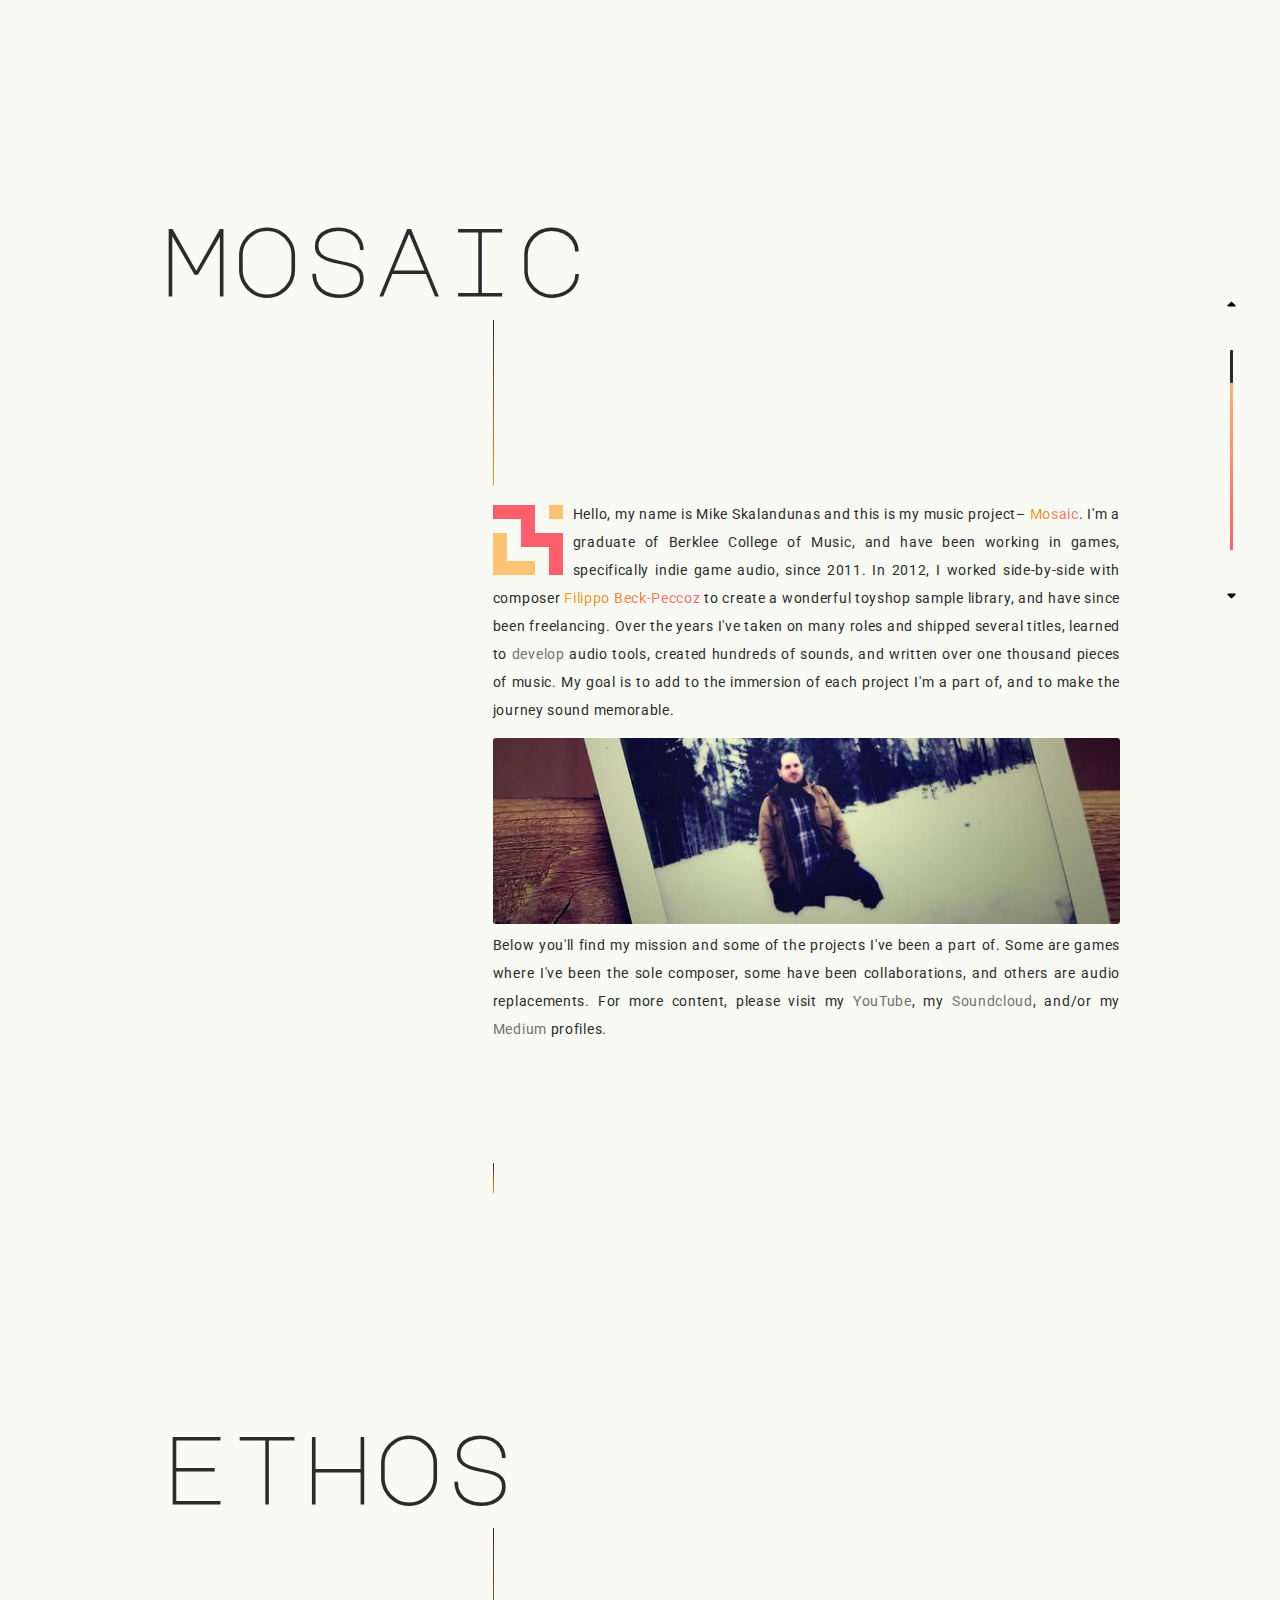
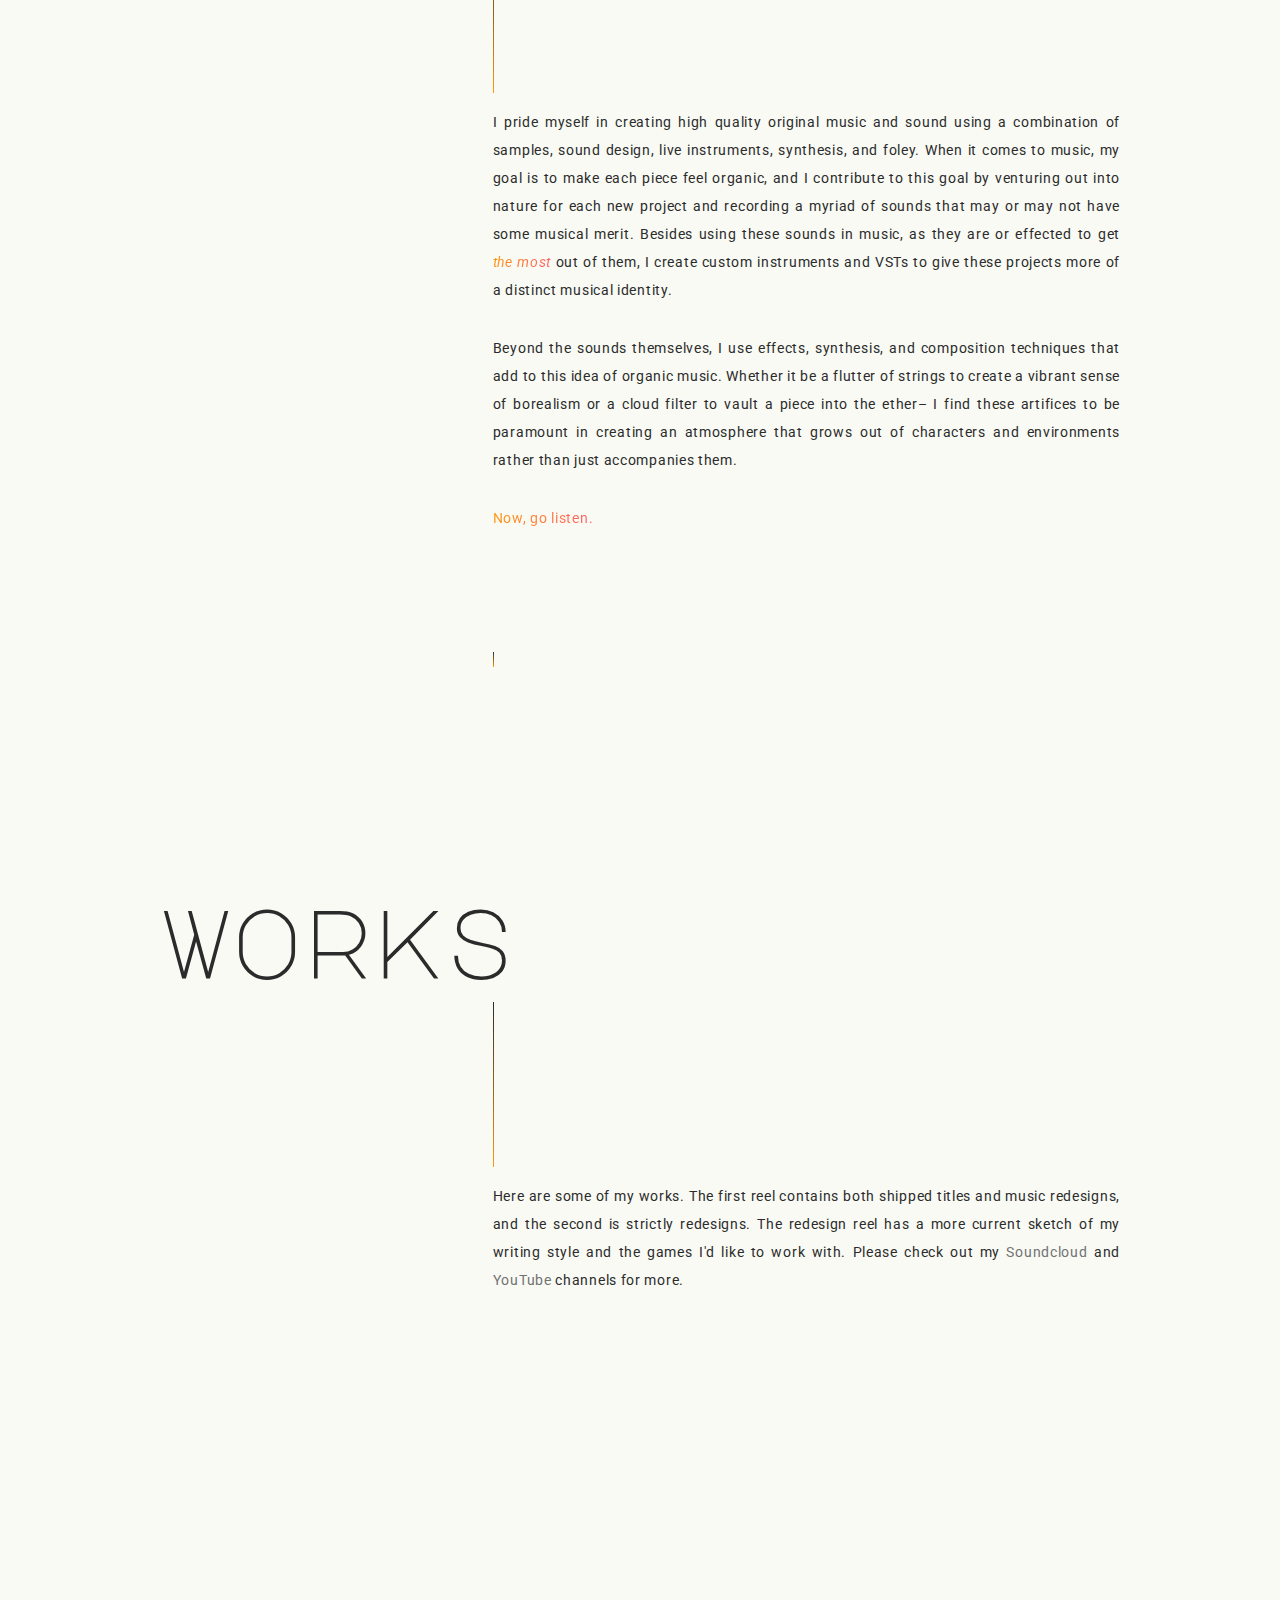
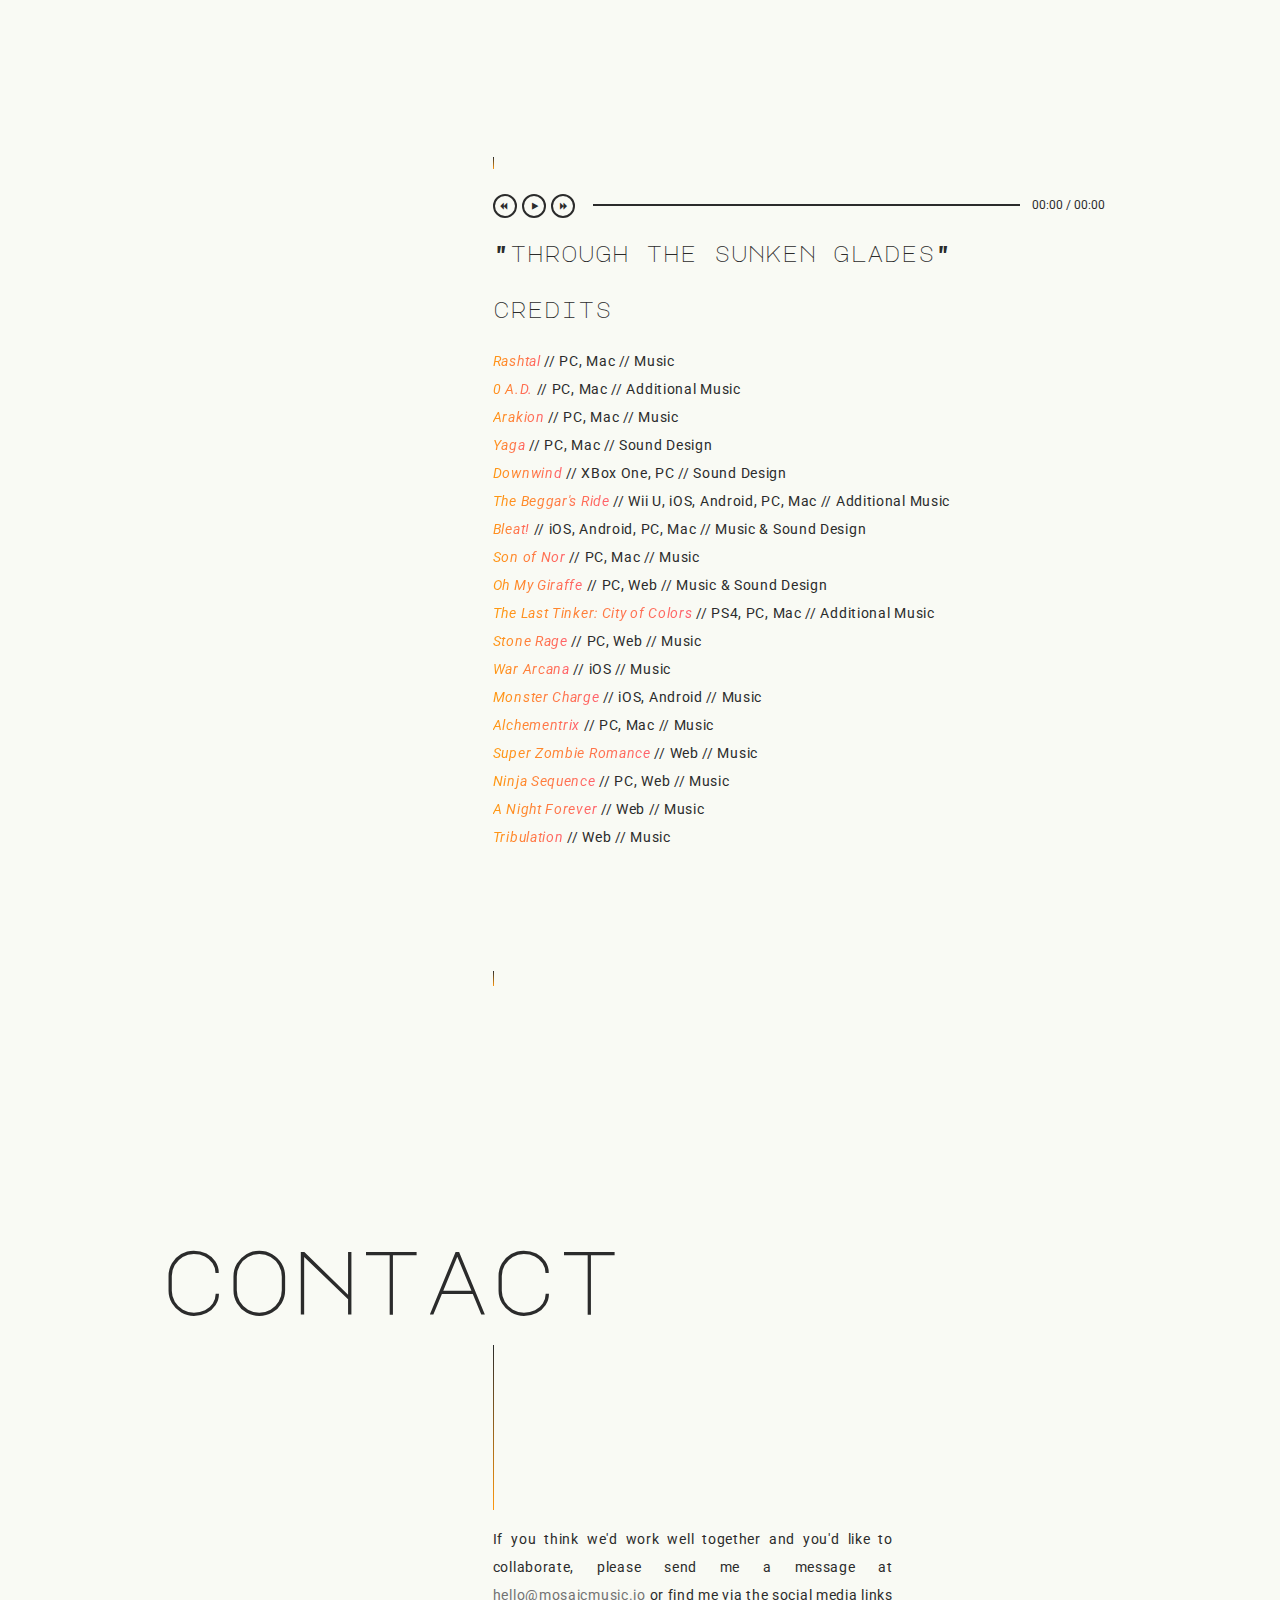
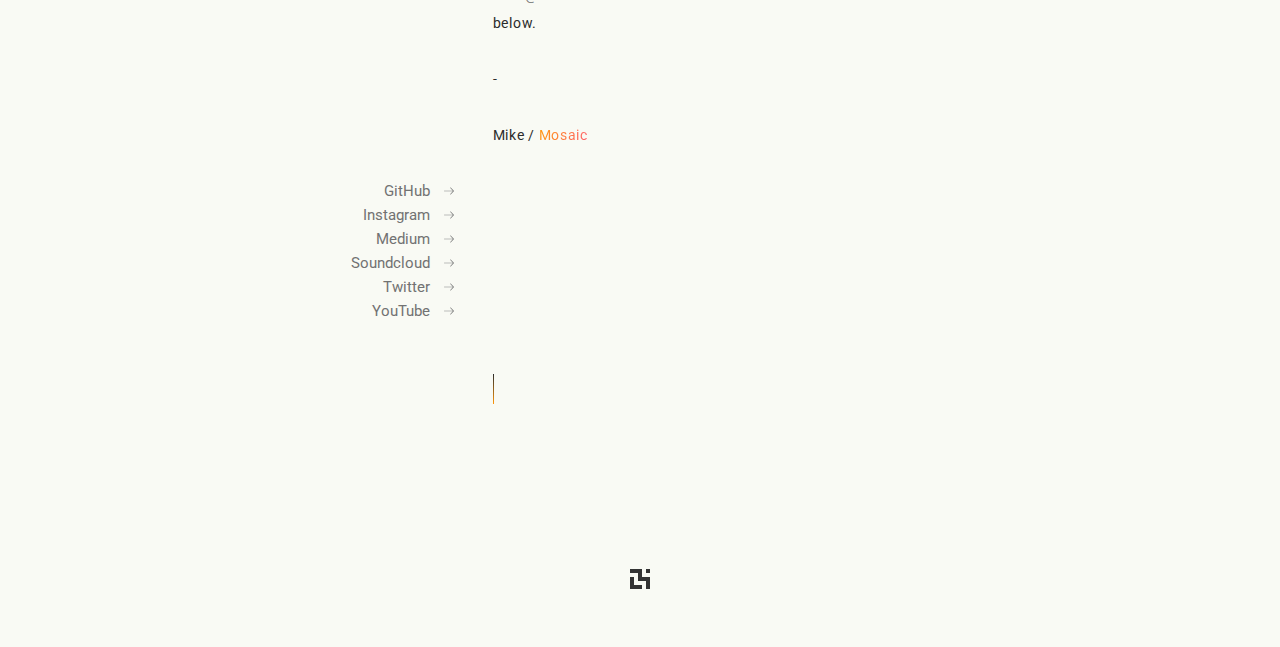
==== commit 08cac409: "[4]: recalculate progress bar size on resize" ====
--- a/index.html
+++ b/index.html
@@ -1,4 +1,4 @@
-<!DOCTYPE html><html lang="en-US" style="background-color:#f9faf4"><head><meta charset="utf-8"><meta http-equiv="X-UA-Compatible" content="IE=edge"><meta name="viewport" content="width=device-width,initial-scale=1"><meta name="author" content="Mike Skalandunas <mskalandunas@gmail.com>"><meta name="description" content="I make beautiful music for games."><meta name="twitter:card" content="summary_large_image"><meta name="twitter:site" content="@mskalandunas"><meta name="twitter:creator" content="@mskalandunas"><meta name="twitter:title" content="mosaic.wav"><meta name="twitter:description" content="I make beautiful music for games."><meta name="twitter:image:src" content="img/1.png"><meta name="twitter:domain" content="http://mosaicmusic.io/"><meta property="og:title" content="mosaic.wav"><meta property="og:description" content="I make beautiful music for games."><meta property="og:image" content="img/1.png"><meta property="og:image:width" content="1113"><meta property="og:image:height" content="493"><meta property="og:url" content="http://mosaicmusic.io/"><title>mosaic.wav</title><link rel="canonical" href="http://mosaicmusic.io/"><link href="img/favicon.png" rel="shortcut icon" type="image/x-icon"><link href="https://fonts.googleapis.com/css?family=Major+Mono+Display" rel="stylesheet"><link href="./vendor.css" rel="stylesheet"><link href="./main.css" rel="stylesheet"></head><body style="text-rendering:optimizeLegibility;-webkit-font-smoothing:antialiased;-moz-osx-font-smoothing:grayscale;text-shadow:1px 1px 1px rgba(0,0,0,.004);cursor:default;color:#2b2b2b"><div class="mosaic-scroll-bar"><div class="mosaic-scroll-bar-scroller"></div></div><section><div class="container"><div class="row"><div class="four columns"><h1 id="mosaic--top">mosaic</h1></div><div class="eight columns content-section"><div class="vertical--divide"></div><p class="content" style="margin-bottom:1em"><svg id="mosaic--content" xmlns="http://www.w3.org/2000/svg" viewBox="0 0 319.13 319.13" style="width:5em;float:left;margin:5px 10px 5px 0"><title>Mosaic Music & Sound</title><desc>I make beautiful music for games.</desc><g fill="#333"><rect fill="#ffc371" x="255.31" width="63.83" height="63.83"></rect><polygon fill="#ffc371" points="0 127.65 0 191.48 0 255.31 0 319.13 63.83 319.13 127.65 319.13 191.48 319.13 191.48 255.31 127.65 255.31 63.83 255.31 63.83 191.48 63.83 127.65 0 127.65"></polygon><polygon fill="#ff5f6d" points="0 0 0 63.83 63.83 63.83 127.65 63.83 127.65 127.65 127.65 191.48 191.48 191.48 255.31 191.48 255.31 255.31 255.31 319.13 319.13 319.13 319.13 127.65 255.31 127.65 191.48 127.65 191.48 63.83 191.48 0 0 0"></polygon></g></svg> Hello, my name is Mike Skalandunas and this is my music project– <span class="logo">Mosaic</span>. I'm a graduate of Berklee College of Music, and have been working in games, specifically indie game audio, since 2011. In 2012, I worked side-by-side with composer <span class="logo">Filippo Beck-Peccoz</span> to create a wonderful toyshop sample library, and have since been freelancing. Over the years I've taken on many roles and shipped several titles, learned to <a class="content--link" href="http://riverine.surge.sh/" target="_blank" rel="noopener noreferrer" title="Riverine">develop</a> audio tools, created hundreds of sounds, and written over one thousand pieces of music. My goal is to add to the immersion of each project I'm a part of, and to make the journey sound memorable.</p><img alt="" class="img--main" src="img/1.jpg"><p class="content">Below you'll find my mission and some of the projects I've been a part of. Some are games where I've been the sole composer, some have been collaborations, and others are audio replacements. For more content, please visit my <a class="content--link" href="https://www.youtube.com/playlist?list=PLiamLkRKQtSv46YUSZ6N5cmDbbQ_GugeZ" target="_blank" rel="noopener noreferrer" title="Youtube">YouTube</a>, my <a class="content--link" href="https://soundcloud.com/mskalandunas" target="_blank" rel="noopener noreferrer" title="Soundcloud">Soundcloud</a>, and/or my <a class="content--link" href="https://medium.com/@mskalandunas" target="_blank" rel="noopener noreferrer" title="Medium">Medium</a> profiles.</p><div class="vertical--divide short"></div></div></div></div></section><section><div class="container"><div class="row"><div class="four columns"><h1>ethos</h1></div><div class="eight columns content-section"><div class="vertical--divide"></div><p class="content">I pride myself in creating high quality original music and sound using a combination of samples, sound design, live instruments, synthesis, and foley. When it comes to music, my goal is to make each piece feel organic, and I contribute to this goal by venturing out into nature for each new project and recording a myriad of sounds that may or may not have some musical merit. Besides using these sounds in music, as they are or effected to get <em class="logo">the&nbsp;most</em> out of them, I create custom instruments and VSTs to give these projects more of a distinct musical identity.</p><p class="content">Beyond the sounds themselves, I use effects, synthesis, and composition techniques that add to this idea of organic music. Whether it be a flutter of strings to create a vibrant sense of borealism or a cloud filter to vault a piece into the ether– I find these artifices to be paramount in creating an atmosphere that grows out of characters and environments rather than just accompanies them.</p><p class="content"><span class="logo">Now, go listen.</span></p><div class="vertical--divide short divide-red"></div></div></div></div></section><section id="works"><div class="container"><div class="row"><div class="four columns"><h1>works</h1></div><div class="eight columns content-section"><div class="vertical--divide"></div><p class="content">Here are some of my works. The first reel contains both shipped titles and music redesigns, and the second is strictly redesigns. The redesign reel has a more current sketch of my writing style and the games I'd like to work with. Please check out my <a class="content--link" href="https://soundcloud.com/mskalandunas" target="_blank" rel="noopener noreferrer" title="Soundcloud">Soundcloud</a> and <a class="content--link" href="https://www.youtube.com/playlist?list=PLiamLkRKQtSv46YUSZ6N5cmDbbQ_GugeZ" target="_blank" rel="noopener noreferrer" title="YouTube">YouTube</a> channels for more.</p><div class="video-container"><iframe title="video demo reel" src="https://www.youtube.com/embed/DMAth5HrFrQ" frameborder="0" webkitallowfullscreen mozallowfullscreen allowfullscreen></iframe></div><div class="vertical--divide short divide-orange"></div><div><div class="mosaic-player"><div class="mosaic-type-single"><div class="mosaic-gui mosaic-interface"><audio class="mosaic-audio"><source src="./audio/1.mp3"></audio><div class="mosaic-controls"><a class="mosaic-previous"><i class="fa fa-backward"></i> </a><a class="mosaic-play"><i class="fa fa-play"></i> </a><a class="mosaic-next"><i class="fa fa-forward"></i></a></div><div class="mosaic-progress"><div class="mosaic-play-bar"><div class="mosaic-seek-bar"></div></div></div><div class="mosaic-time-holder"><span class="mosaic-current-time">00:00</span> / <span class="mosaic-duration">00:00</span></div></div></div><h6 class="mosaic-title">"Through the Sunken Glades"</h6></div></div><div><h6>Credits</h6><div class="credits"><p class="content"><em class="logo">Rashtal</em> // PC, Mac, Linux<span class="hide"> // Music</span><br><em class="logo">0 A.D.</em> // PC, Mac, Linux<span class="hide"> // Additional Music</span><br><em class="logo">Arakion</em> // PC, Mac, Linux<span class="hide"> // Music</span><br><em class="logo">Yaga</em> // PC, Mac<span class="hide"> // Sound Design</span><br><em class="logo">Downwind</em> // XBox One, PC // Sound Design<br><em class="logo">The Beggar's Ride</em> // Wii U, iOS, Android, PC, Mac<span class="hide"> // Additional Music</span><br><em class="logo">Bleat!</em> // iOS, Android, PC, Mac<span class="hide"> // Music &amp; Sound Design</span><br><em class="logo">Son of Nor</em> // PC, Mac, Linux<span class="hide"> // Music</span><br><em class="logo">Oh My Giraffe</em> // PC, Web<span class="hide"> // Music &amp; Sound Design</span><br><em class="logo">The Last Tinker: City of Colors</em> // PS4, PC, Mac, Linux<span class="hide"> // Additional Music</span><br><em class="logo">Stone Rage</em> // PC, Web<span class="hide"> // Music</span><br><em class="logo">War Arcana</em> // iOS<span class="hide"> // Music</span><br><em class="logo">Monster Charge</em> // iOS, Android<span class="hide"> // Music</span><br><em class="logo">Alchementrix</em> // PC, Mac<span class="hide"> // Music</span><br><em class="logo">Super Zombie Romance</em> // Web<span class="hide"> // Music</span><br><em class="logo">Ninja Sequence</em> // PC, Web<span class="hide"> // Music</span><br><em class="logo">A Night Forever</em> // Web<span class="hide"> // Music</span><br><em class="logo">Tribulation</em> // Web<span class="hide"> // Music</span><br></p></div></div><div class="vertical--divide short divide-red"></div></div></div><div class="row"><div class="four columns">&nbsp;</div><div class="eight columns content-section"></div></div></div></section><section><div class="container"><div class="row"><div class="four columns"><h1 class="contact">contact</h1></div><div class="eight columns content-section"><div class="vertical--divide"></div><p class="content low-width">If you think we'd work well together and you'd like to collaborate, please send me a message at <a class="content--link email" target="_blank" rel="noopener noreferrer">hello@mosaicmusic.io</a> or find me via the social media links below.<br><br>-<br><br>Mike / <span class="logo">Mosaic</span></p></div></div><div class="row"><div class="four columns"><p style="text-align:right;font-family:Roboto,sans-serif"><a class="content--link" href="https://github.com/mskalandunas" target="_blank" rel="noopener noreferrer" title="GitHub">GitHub <svg version="1.1" class="long-arrow" xmlns="http://www.w3.org/2000/svg" xmlns:xlink="http://www.w3.org/1999/xlink" x="0px" y="0px" viewBox="0 0 31.49 31.49" style="enable-background:new 0 0 31.49 31.49" xml:space="preserve"><path fill="#808080" d="M21.205,5.007c-0.429-0.444-1.143-0.444-1.587,0c-0.429,0.429-0.429,1.143,0,1.571l8.047,8.047H1.111
+<!DOCTYPE html><html lang="en-US" style="background-color:#f9faf4"><head><meta charset="utf-8"><meta http-equiv="X-UA-Compatible" content="IE=edge"><meta name="viewport" content="width=device-width,initial-scale=1"><meta name="author" content="Mike Skalandunas <mskalandunas@gmail.com>"><meta name="description" content="I make beautiful music for games."><meta name="twitter:card" content="summary_large_image"><meta name="twitter:site" content="@mskalandunas"><meta name="twitter:creator" content="@mskalandunas"><meta name="twitter:title" content="mosaic.wav"><meta name="twitter:description" content="I make beautiful music for games."><meta name="twitter:image:src" content="img/1.png"><meta name="twitter:domain" content="http://mosaicmusic.io/"><meta property="og:title" content="mosaic.wav"><meta property="og:description" content="I make beautiful music for games."><meta property="og:image" content="img/1.png"><meta property="og:image:width" content="1113"><meta property="og:image:height" content="493"><meta property="og:url" content="http://mosaicmusic.io/"><title>mosaic.wav</title><link rel="canonical" href="http://mosaicmusic.io/"><link href="img/favicon.png" rel="shortcut icon" type="image/x-icon"><link href="https://fonts.googleapis.com/css?family=Major+Mono+Display" rel="stylesheet"><link href="./vendor.css" rel="stylesheet"><link href="./main.css" rel="stylesheet"></head><body style="text-rendering:optimizeLegibility;-webkit-font-smoothing:antialiased;-moz-osx-font-smoothing:grayscale;text-shadow:1px 1px 1px rgba(0,0,0,.004);cursor:default;color:#2b2b2b"><div class="mosaic-scroll-bar"><div class="mosaic-scroll-bar-scroller"></div></div><section><div class="container"><div class="row"><div class="four columns"><h1 id="mosaic--top">mosaic</h1></div><div class="eight columns content-section"><div class="vertical--divide"></div><p class="content" style="margin-bottom:1em"><svg id="mosaic--content" xmlns="http://www.w3.org/2000/svg" viewBox="0 0 319.13 319.13" style="width:5em;float:left;margin:5px 10px 5px 0"><title>Mosaic Music & Sound</title><desc>I make beautiful music for games.</desc><g fill="#333"><rect fill="#ffc371" x="255.31" width="63.83" height="63.83"></rect><polygon fill="#ffc371" points="0 127.65 0 191.48 0 255.31 0 319.13 63.83 319.13 127.65 319.13 191.48 319.13 191.48 255.31 127.65 255.31 63.83 255.31 63.83 191.48 63.83 127.65 0 127.65"></polygon><polygon fill="#ff5f6d" points="0 0 0 63.83 63.83 63.83 127.65 63.83 127.65 127.65 127.65 191.48 191.48 191.48 255.31 191.48 255.31 255.31 255.31 319.13 319.13 319.13 319.13 127.65 255.31 127.65 191.48 127.65 191.48 63.83 191.48 0 0 0"></polygon></g></svg> Hello, my name is Mike Skalandunas and this is my music project– <span class="logo">Mosaic</span>. I'm a graduate of Berklee College of Music, and have been working in games, specifically indie game audio, since 2011. In 2012, I worked side-by-side with composer <span class="logo">Filippo Beck-Peccoz</span> to create a wonderful toyshop sample library, and have since been freelancing. Over the years I've taken on many roles and shipped several titles, learned to <a class="content--link" href="http://riverine.surge.sh/" target="_blank" rel="noopener noreferrer" title="Riverine">develop</a> audio tools, created hundreds of sounds, and written over one thousand pieces of music. My goal is to add to the immersion of each project I'm a part of, and to make the journey sound memorable.</p><img alt="" class="img--main" src="img/1.jpg"><p class="content">Below you'll find my mission and some of the projects I've been a part of. Some are games where I've been the sole composer, some have been collaborations, and others are audio replacements. For more content, please visit my <a class="content--link" href="https://www.youtube.com/playlist?list=PLiamLkRKQtSv46YUSZ6N5cmDbbQ_GugeZ" target="_blank" rel="noopener noreferrer" title="Youtube">YouTube</a>, my <a class="content--link" href="https://soundcloud.com/mskalandunas" target="_blank" rel="noopener noreferrer" title="Soundcloud">Soundcloud</a>, and/or my <a class="content--link" href="https://medium.com/@mskalandunas" target="_blank" rel="noopener noreferrer" title="Medium">Medium</a> profiles.</p><div class="vertical--divide short"></div></div></div></div></section><section><div class="container"><div class="row"><div class="four columns"><h1>ethos</h1></div><div class="eight columns content-section"><div class="vertical--divide"></div><p class="content">I pride myself in creating high quality original music and sound using a combination of samples, sound design, live instruments, synthesis, and foley. When it comes to music, my goal is to make each piece feel organic, and I contribute to this goal by venturing out into nature for each new project and recording a myriad of sounds that may or may not have some musical merit. Besides using these sounds in music, as they are or effected to get <em class="logo">the&nbsp;most</em> out of them, I create custom instruments and VSTs to give these projects more of a distinct musical identity.</p><p class="content">Beyond the sounds themselves, I use effects, synthesis, and composition techniques that add to this idea of organic music. Whether it be a flutter of strings to create a vibrant sense of borealism or a cloud filter to vault a piece into the ether– I find these artifices to be paramount in creating an atmosphere that grows out of characters and environments rather than just accompanies them.</p><p class="content"><span class="logo">Now, go listen.</span></p><div class="vertical--divide short divide-red"></div></div></div></div></section><section id="works"><div class="container"><div class="row"><div class="four columns"><h1>works</h1></div><div class="eight columns content-section"><div class="vertical--divide"></div><p class="content">Here are some of my works. The first reel contains both shipped titles and music redesigns, and the second is strictly redesigns. The redesign reel has a more current sketch of my writing style and the games I'd like to work with. Please check out my <a class="content--link" href="https://soundcloud.com/mskalandunas" target="_blank" rel="noopener noreferrer" title="Soundcloud">Soundcloud</a> and <a class="content--link" href="https://www.youtube.com/playlist?list=PLiamLkRKQtSv46YUSZ6N5cmDbbQ_GugeZ" target="_blank" rel="noopener noreferrer" title="YouTube">YouTube</a> channels for more.</p><div class="video-container"><iframe title="video demo reel" src="https://www.youtube.com/embed/DMAth5HrFrQ" frameborder="0" webkitallowfullscreen mozallowfullscreen allowfullscreen></iframe></div><div class="vertical--divide short divide-orange"></div><div><div class="mosaic-player"><div class="mosaic-type-single"><div class="mosaic-gui mosaic-interface"><audio class="mosaic-audio"><source src="./audio/1.mp3"></audio><div class="mosaic-controls"><a class="mosaic-previous"><i class="fa fa-backward"></i> </a><a class="mosaic-play"><i class="fa fa-play"></i> </a><a class="mosaic-next"><i class="fa fa-forward"></i></a></div><div class="mosaic-progress"><div class="mosaic-play-bar"><div class="mosaic-seek-bar"></div></div></div><div class="mosaic-time-holder"><span class="mosaic-current-time">00:00</span> / <span class="mosaic-duration">00:00</span></div></div></div><h6 class="mosaic-title">"Through the Sunken Glades"</h6></div></div><div><h6>Credits</h6><div class="credits"><p class="content"><em class="logo">Rashtal</em> // PC, Mac<span class="hide"> // Music</span><br><em class="logo">0 A.D.</em> // PC, Mac<span class="hide"> // Additional Music</span><br><em class="logo">Arakion</em> // PC, Mac<span class="hide"> // Music</span><br><em class="logo">Yaga</em> // PC, Mac<span class="hide"> // Sound Design</span><br><em class="logo">Downwind</em> // XBox One, PC // Sound Design<br><em class="logo">The Beggar's Ride</em> // Wii U, iOS, Android, PC, Mac<span class="hide"> // Additional Music</span><br><em class="logo">Bleat!</em> // iOS, Android, PC, Mac<span class="hide"> // Music &amp; Sound Design</span><br><em class="logo">Son of Nor</em> // PC, Mac<span class="hide"> // Music</span><br><em class="logo">Oh My Giraffe</em> // PC, Web<span class="hide"> // Music &amp; Sound Design</span><br><em class="logo">The Last Tinker: City of Colors</em> // PS4, PC, Mac<span class="hide"> // Additional Music</span><br><em class="logo">Stone Rage</em> // PC, Web<span class="hide"> // Music</span><br><em class="logo">War Arcana</em> // iOS<span class="hide"> // Music</span><br><em class="logo">Monster Charge</em> // iOS, Android<span class="hide"> // Music</span><br><em class="logo">Alchementrix</em> // PC, Mac<span class="hide"> // Music</span><br><em class="logo">Super Zombie Romance</em> // Web<span class="hide"> // Music</span><br><em class="logo">Ninja Sequence</em> // PC, Web<span class="hide"> // Music</span><br><em class="logo">A Night Forever</em> // Web<span class="hide"> // Music</span><br><em class="logo">Tribulation</em> // Web<span class="hide"> // Music</span><br></p></div></div><div class="vertical--divide short divide-red"></div></div></div><div class="row"><div class="four columns">&nbsp;</div><div class="eight columns content-section"></div></div></div></section><section><div class="container"><div class="row"><div class="four columns"><h1 class="contact">contact</h1></div><div class="eight columns content-section"><div class="vertical--divide"></div><p class="content low-width">If you think we'd work well together and you'd like to collaborate, please send me a message at <a class="content--link email" target="_blank" rel="noopener noreferrer">hello@mosaicmusic.io</a> or find me via the social media links below.<br><br>-<br><br>Mike / <span class="logo">Mosaic</span></p></div></div><div class="row"><div class="four columns"><p style="text-align:right;font-family:Roboto,sans-serif"><a class="content--link" href="https://github.com/mskalandunas" target="_blank" rel="noopener noreferrer" title="GitHub">GitHub <svg version="1.1" class="long-arrow" xmlns="http://www.w3.org/2000/svg" xmlns:xlink="http://www.w3.org/1999/xlink" x="0px" y="0px" viewBox="0 0 31.49 31.49" style="enable-background:new 0 0 31.49 31.49" xml:space="preserve"><path fill="#808080" d="M21.205,5.007c-0.429-0.444-1.143-0.444-1.587,0c-0.429,0.429-0.429,1.143,0,1.571l8.047,8.047H1.111
                                     C0.492,14.626,0,15.118,0,15.737c0,0.619,0.492,1.127,1.111,1.127h26.554l-8.047,8.032c-0.429,0.444-0.429,1.159,0,1.587
                                     c0.444,0.444,1.159,0.444,1.587,0l9.952-9.952c0.444-0.429,0.444-1.143,0-1.571L21.205,5.007z"/></svg></a><br><a class="content--link" href="https://www.instagram.com/mskalandunas" target="_blank" rel="noopener noreferrer" title="Instagram">Instagram <svg version="1.1" class="long-arrow" xmlns="http://www.w3.org/2000/svg" xmlns:xlink="http://www.w3.org/1999/xlink" x="0px" y="0px" viewBox="0 0 31.49 31.49" style="enable-background:new 0 0 31.49 31.49" xml:space="preserve"><path fill="#808080" d="M21.205,5.007c-0.429-0.444-1.143-0.444-1.587,0c-0.429,0.429-0.429,1.143,0,1.571l8.047,8.047H1.111
                                     C0.492,14.626,0,15.118,0,15.737c0,0.619,0.492,1.127,1.111,1.127h26.554l-8.047,8.032c-0.429,0.444-0.429,1.159,0,1.587
--- a/main.css
+++ b/main.css
@@ -1 +1 @@
-@import url("https://fonts.googleapis.com/css?family=Roboto");@import url("https://maxcdn.bootstrapcdn.com/font-awesome/4.7.0/css/font-awesome.min.css");.fa{position:absolute;color:#2b2b2b;font-size:8px;cursor:pointer;-moz-transition:all .25s ease-in-out;-webkit-transition:all .25s ease-in-out;-o-transition:all .25s ease-in-out;pointer-events:none;transition:all .25s ease-in-out}.fa-backward,.fa-forward,.fa-pause,.fa-play{top:6px}.fa-forward,.fa-play{left:7px}.fa-pause{left:6px}.fa-backward{left:5px}.mosaic-audio,.mosaic-player{width:100%;margin:25px auto 0}.mosaic-gui{position:relative;overflow:hidden;margin-top:10px}.mosaic-play-bar,.mosaic-seek-bar{max-width:100%}.mosaic-controls{padding:0;margin:0;list-style:none}.mosaic-controls li{display:inline}.mosaic-controls a{color:rgba(0,0,0,.6)}.mosaic-next,.mosaic-play{margin-left:5px}.mosaic-next,.mosaic-pause,.mosaic-play,.mosaic-previous{position:relative;width:20px;height:20px;display:inline-block;line-height:20px;border:2px solid #2b2b2b;border-radius:100%;cursor:pointer}.mosaic-next:hover,.mosaic-play:hover,.mosaic-previous:hover{background-color:#2b2b2b}.mosaic-next:hover i,.mosaic-play:hover i,.mosaic-previous:hover i{color:#2b2b2b}.mosaic-play i{margin-left:1px;transition:.2s ease;-moz-transition:.2s ease;-webkit-transition:.2s ease}.mosaic-seek-bar{width:0;top:1px;height:2px;background-color:hsla(0,0%,79%,.8)}.mosaic-time-holder,.mosaic-title ul{font-family:Roboto,sans-serif;color:#2b2b2b;font-size:12px;line-height:30px;position:absolute;top:-4px;pointer-events:none}.mosaic-time-holder{right:15px}.mosaic-title ul{left:35px;list-style:none}.mosaic-progress{background-clip:padding-box;background-color:#2b2b2b;border-bottom:10px solid transparent;border-top:10px solid transparent;cursor:pointer;height:2px;left:100px;overflow:hidden;position:absolute;top:0;width:calc(100% - 200px)}.mosaic-progress.active{background-color:#ffc371;transition:all .25s ease-in-out}.mosaic-next.active i,.mosaic-previous.active i{color:#ffc371}.mosaic-next.active,.mosaic-play.active,.mosaic-previous.active{border-color:#ffc371}.mosaic-next.active:hover,.mosaic-play.active:hover,.mosaic-previous.active:hover{background-color:#ffc371}.mosaic-play-bar{width:0;top:1px;height:2px;background-color:#f9faf4;transition:.1s ease}.mosaic-previous svg{width:15px}.mosaic-type-single{margin-bottom:10px}body::-webkit-scrollbar{display:none}.mosaic-scroll-bar{background-color:#ffc371;background:-webkit-linear-gradient(bottom right,#ff5f6d,#ffc371);background-clip:padding-box;border-left:25px solid transparent;border-right:25px solid transparent;cursor:pointer;height:200px;right:22px;position:fixed;top:50%;transform:translateY(-50%);width:3px}.mosaic-scroll-bar:after,.mosaic-scroll-bar:before{background-image:url(img/arrow.svg);background-size:15px 15px;content:" ";height:15px;left:-6px;position:absolute;width:15px}.mosaic-scroll-bar:after{bottom:-50px;transform:rotate(180deg)}.mosaic-scroll-bar:before{top:-50px}.mosaic-scroll-bar-scroller{background-color:#2b2b2b;border-radius:1px;height:28px;width:3px}@media (max-width:1130px){body::-webkit-scrollbar{all:unset;background:-webkit-linear-gradient(bottom right,rgba(255,95,108,.5),#f9faf4);display:auto;width:7px}body::-webkit-scrollbar-thumb{background:rgba(43,43,43,.5);border-radius:5px;outline:1px solid #708090}.mosaic-scroll-bar{display:none}}@media (max-height:320px){body::-webkit-scrollbar{all:unset;background:-webkit-linear-gradient(bottom right,rgba(255,95,108,.5),#f9faf4);display:auto;width:7px}body::-webkit-scrollbar-thumb{background:rgba(43,43,43,.5);border-radius:5px;outline:1px solid #708090}.mosaic-scroll-bar{display:none}}a{text-decoration:none;color:#727272;transition:all .25s ease-in-out}a:hover .long-arrow path{fill:#ff990e}footer p{text-align:center;font-size:16px;margin:50px 0}h1,h2,h3,h4,h5,h6{font-family:Major Mono Display,serif;text-transform:lowercase}h1{font-size:6.5em;text-align:right}h1.contact{font-size:6em}h5{font-size:2em;text-align:right}h6{font-size:1.5em}header{padding:20px 0;position:fixed;width:100%;background-color:#2b2b2b;z-index:1}header p{margin:0}.works--text,img,svg path,svg polygon,svg rect{transition:all .25s ease-in-out}img.img--main{border-radius:3px;margin-bottom:0;width:100%}section:first-of-type{padding:200px 0 100px}section{padding:100px 0}.container{max-width:960px}p.content{font-family:Roboto,sans-serif;letter-spacing:.05em;text-align:justify;font-size:14px;line-height:2em;margin-bottom:30px}p.content.low-width{max-width:400px}.content--link{position:relative}.content--link:hover,.content--link:hover i{color:#ff990e}.content--link:after{position:absolute;top:-5px;left:0;width:0;height:3px;background:#727272;-ms-filter:"progid:DXImageTransform.Microsoft.Alpha(Opacity=50)";filter:alpha(opacity=50);opacity:.5;content:"";transition:all .25s ease-in-out}.content--link:hover:after{width:99%;background:#ff990e}.content--link .fa{color:gray}.email:hover{cursor:pointer}.email::selection{background-color:rgba(255,95,109,.5);color:#fff}.email.active:after{width:0}.header-social a:not(:first-child){margin-left:15px}.logo{background:-webkit-linear-gradient(bottom right,#ff5f6d,#ff990e);background-clip:text;-webkit-background-clip:text;-webkit-text-fill-color:transparent}.logo::selection{background:#2b2b2b;background-clip:initial;-webkit-background-clip:initial;-webkit-text-fill-color:initial}.long-arrow{width:10px;margin-left:10px}.mosaic--header div:first-child{text-align:left}.mosaic--header div{text-align:center}.mosaic--header div:last-child{text-align:right}.mosaic--logo:hover{cursor:pointer}.mosaic--logo:hover svg g .mosaic--orange{fill:#ff990e}.mosaic--logo:hover svg g .mosaic--red{fill:#ff5f6d}.vertical--divide{background-color:#2b2b2b;background:-webkit-linear-gradient(bottom right,#ff990e,#2b2b2b);height:11em;margin:8em 0 1em;width:1px}.vertical--divide.short{height:2em}.vertical--divide.short.bottom{height:2em;margin:13em 0 1em}.vertical--divide.short.divide-orange{border-color:#ff990e;margin:3em 0 1em;height:.8em}.vertical--divide.short.divide-red{height:1em;border-color:#ff5f6d}.vertical--divide.short.mosaic--works{height:3em;margin:3em 0 1em}.video-container{border-radius:3px;height:0;margin-top:2em;padding-bottom:56.25%;padding-top:35px;position:relative;overflow:hidden}.video-container.margin{margin-top:3em}.video-container iframe{position:absolute;top:0;left:0;width:100%;height:100%}::selection{background-color:#2b2b2b;color:#f9faf4}@media screen and (max-width:700px){h1,h1.contact{text-align:left;font-size:4.5em}.credits .hide,.vertical--divide.short.bottom.works{display:none}.vertical--divide{height:6em;margin:4em 0 1em}}@media screen and (max-width:700px){.credits .hide{display:none}}@media screen and (min-width:400px){.container{width:90%}}+@import url("https://fonts.googleapis.com/css?family=Roboto");@import url("https://maxcdn.bootstrapcdn.com/font-awesome/4.7.0/css/font-awesome.min.css");.fa{position:absolute;color:#2b2b2b;font-size:8px;cursor:pointer;-moz-transition:all .25s ease-in-out;-webkit-transition:all .25s ease-in-out;-o-transition:all .25s ease-in-out;pointer-events:none;transition:all .25s ease-in-out}.fa-backward,.fa-forward,.fa-pause,.fa-play{top:6px}.fa-forward,.fa-play{left:7px}.fa-pause{left:6px}.fa-backward{left:5px}.mosaic-audio,.mosaic-player{width:100%;margin:25px auto 0}.mosaic-gui{position:relative;overflow:hidden;margin-top:10px}.mosaic-play-bar,.mosaic-seek-bar{max-width:100%}.mosaic-controls{padding:0;margin:0;list-style:none}.mosaic-controls li{display:inline}.mosaic-controls a{color:rgba(0,0,0,.6)}.mosaic-next,.mosaic-play{margin-left:5px}.mosaic-next,.mosaic-pause,.mosaic-play,.mosaic-previous{position:relative;width:20px;height:20px;display:inline-block;line-height:20px;border:2px solid #2b2b2b;border-radius:100%;cursor:pointer}.mosaic-next:hover,.mosaic-play:hover,.mosaic-previous:hover{background-color:#2b2b2b}.mosaic-next:hover i,.mosaic-play:hover i,.mosaic-previous:hover i{color:#2b2b2b}.mosaic-play i{margin-left:1px;transition:.2s ease;-moz-transition:.2s ease;-webkit-transition:.2s ease}.mosaic-seek-bar{width:0;top:1px;height:2px;background-color:hsla(0,0%,79%,.8)}.mosaic-time-holder,.mosaic-title ul{font-family:Roboto,sans-serif;color:#2b2b2b;font-size:12px;line-height:30px;position:absolute;top:-4px;pointer-events:none}.mosaic-time-holder{right:15px}.mosaic-title ul{left:35px;list-style:none}.mosaic-progress{background-clip:padding-box;background-color:#2b2b2b;border-bottom:10px solid transparent;border-top:10px solid transparent;cursor:pointer;height:2px;left:100px;overflow:hidden;position:absolute;top:0;width:calc(100% - 200px)}.mosaic-progress.active{background-color:#ffc371;transition:all .25s ease-in-out}.mosaic-next.active i,.mosaic-previous.active i{color:#ffc371}.mosaic-next.active,.mosaic-play.active,.mosaic-previous.active{border-color:#ffc371}.mosaic-next.active:hover,.mosaic-play.active:hover,.mosaic-previous.active:hover{background-color:#ffc371}.mosaic-play-bar{width:0;top:1px;height:2px;background-color:#f9faf4;transition:.1s ease}.mosaic-previous svg{width:15px}.mosaic-type-single{margin-bottom:10px}body::-webkit-scrollbar{display:none}.mosaic-scroll-bar{background-color:#ffc371;background:-webkit-linear-gradient(bottom right,#ff5f6d,#ffc371);background-clip:padding-box;border-left:25px solid transparent;border-right:25px solid transparent;cursor:pointer;height:200px;right:22px;position:fixed;top:50%;transform:translateY(-50%);width:3px}.mosaic-scroll-bar:after,.mosaic-scroll-bar:before{background-image:url(img/arrow.svg);background-size:15px 15px;content:" ";height:15px;left:-6px;position:absolute;width:15px}.mosaic-scroll-bar:after{bottom:-50px;transform:rotate(180deg)}.mosaic-scroll-bar:before{top:-50px}.mosaic-scroll-bar-scroller{background-color:#2b2b2b;border-radius:1px;height:28px;width:3px}@media (max-width:1130px){body::-webkit-scrollbar{all:unset;background-color:#ffc371;background:-webkit-linear-gradient(bottom right,#ff5f6d,#ffc371);display:auto;width:3px}body::-webkit-scrollbar-thumb{background:#2b2b2b;border-radius:1px;outline:1px solid #708090}.mosaic-scroll-bar{display:none}}@media (max-height:320px){body::-webkit-scrollbar{all:unset;background-color:#ffc371;background:-webkit-linear-gradient(bottom right,#ff5f6d,#ffc371);display:auto;width:3px}body::-webkit-scrollbar-thumb{background:#2b2b2b;border-radius:1px;outline:1px solid #708090}.mosaic-scroll-bar{display:none}}a{text-decoration:none;color:#727272;transition:all .25s ease-in-out}a:hover .long-arrow path{fill:#ff990e}footer p{text-align:center;font-size:16px;margin:50px 0}h1,h2,h3,h4,h5,h6{font-family:Major Mono Display,serif;text-transform:lowercase}h1{font-size:6.5em;text-align:right}h1.contact{font-size:6em}h5{font-size:2em;text-align:right}h6{font-size:1.5em}header{padding:20px 0;position:fixed;width:100%;background-color:#2b2b2b;z-index:1}header p{margin:0}.works--text,img,svg path,svg polygon,svg rect{transition:all .25s ease-in-out}img.img--main{border-radius:3px;margin-bottom:0;width:100%}section:first-of-type{padding:200px 0 100px}section{padding:100px 0}.container{max-width:960px}p.content{font-family:Roboto,sans-serif;letter-spacing:.05em;text-align:justify;font-size:14px;line-height:2em;margin-bottom:30px}p.content.low-width{max-width:400px}.content--link{position:relative}.content--link:hover,.content--link:hover i{color:#ff990e}.content--link:after{position:absolute;top:-5px;left:0;width:0;height:3px;background:#727272;-ms-filter:"progid:DXImageTransform.Microsoft.Alpha(Opacity=50)";filter:alpha(opacity=50);opacity:.5;content:"";transition:all .25s ease-in-out}.content--link:hover:after{width:99%;background:#ff990e}.content--link .fa{color:gray}.email:hover{cursor:pointer}.email::selection{background-color:rgba(255,95,109,.5);color:#fff}.email.active:after{width:0}.header-social a:not(:first-child){margin-left:15px}.logo{background:-webkit-linear-gradient(bottom right,#ff5f6d,#ff990e);background-clip:text;-webkit-background-clip:text;-webkit-text-fill-color:transparent}.logo::selection{background:#2b2b2b;background-clip:initial;-webkit-background-clip:initial;-webkit-text-fill-color:initial}.long-arrow{width:10px;margin-left:10px}.mosaic--header div:first-child{text-align:left}.mosaic--header div{text-align:center}.mosaic--header div:last-child{text-align:right}.mosaic--logo:hover{cursor:pointer}.mosaic--logo:hover svg g .mosaic--orange{fill:#ff990e}.mosaic--logo:hover svg g .mosaic--red{fill:#ff5f6d}.vertical--divide{background-color:#2b2b2b;background:-webkit-linear-gradient(bottom right,#ff990e,#2b2b2b);height:11em;margin:8em 0 1em;width:1px}.vertical--divide.short{height:2em}.vertical--divide.short.bottom{height:2em;margin:13em 0 1em}.vertical--divide.short.divide-orange{border-color:#ff990e;margin:3em 0 1em;height:.8em}.vertical--divide.short.divide-red{height:1em;border-color:#ff5f6d}.vertical--divide.short.mosaic--works{height:3em;margin:3em 0 1em}.video-container{border-radius:3px;height:0;margin-top:2em;padding-bottom:56.25%;padding-top:35px;position:relative;overflow:hidden}.video-container.margin{margin-top:3em}.video-container iframe{position:absolute;top:0;left:0;width:100%;height:100%}::selection{background-color:#2b2b2b;color:#f9faf4}@media screen and (max-width:700px){h1,h1.contact{text-align:left;font-size:4.5em}.credits .hide,.vertical--divide.short.bottom.works{display:none}.vertical--divide{height:6em;margin:4em 0 1em}}@media screen and (max-width:700px){.credits .hide{display:none}}@media screen and (min-width:400px){.container{width:90%}}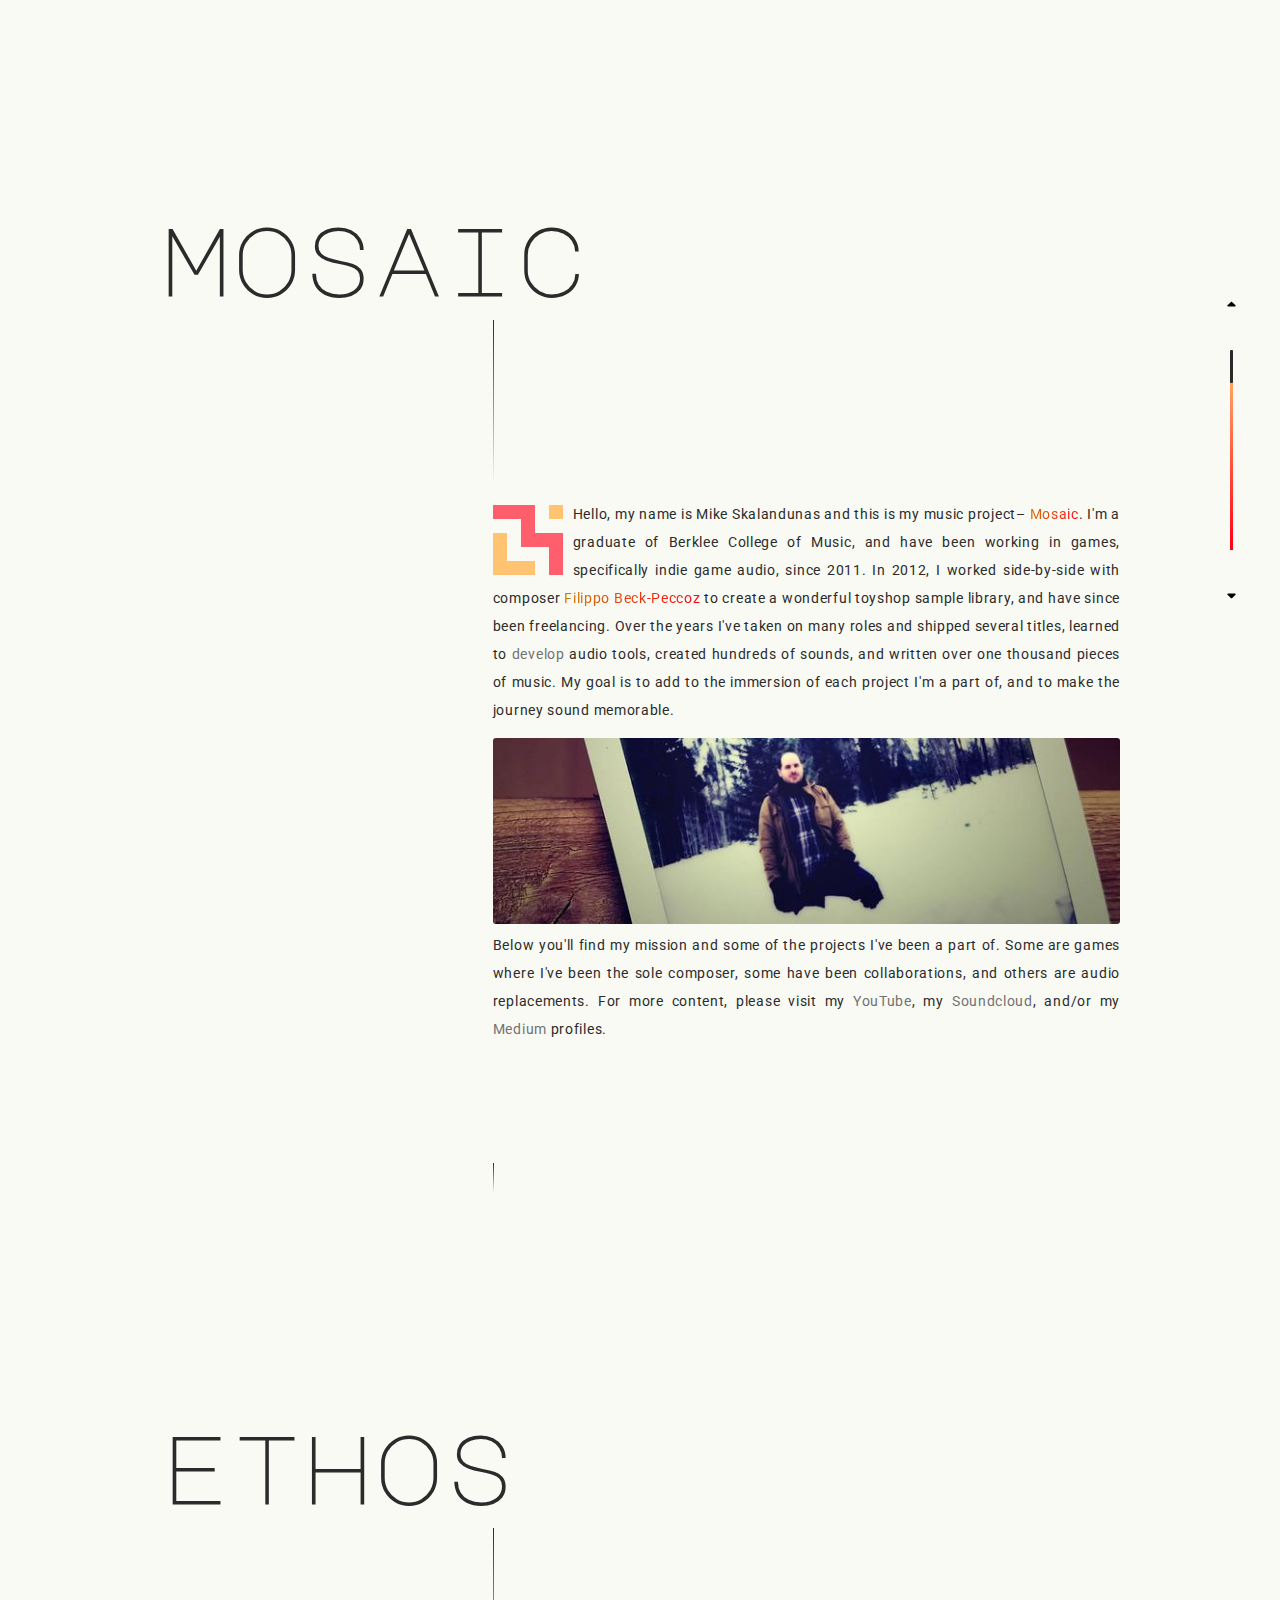
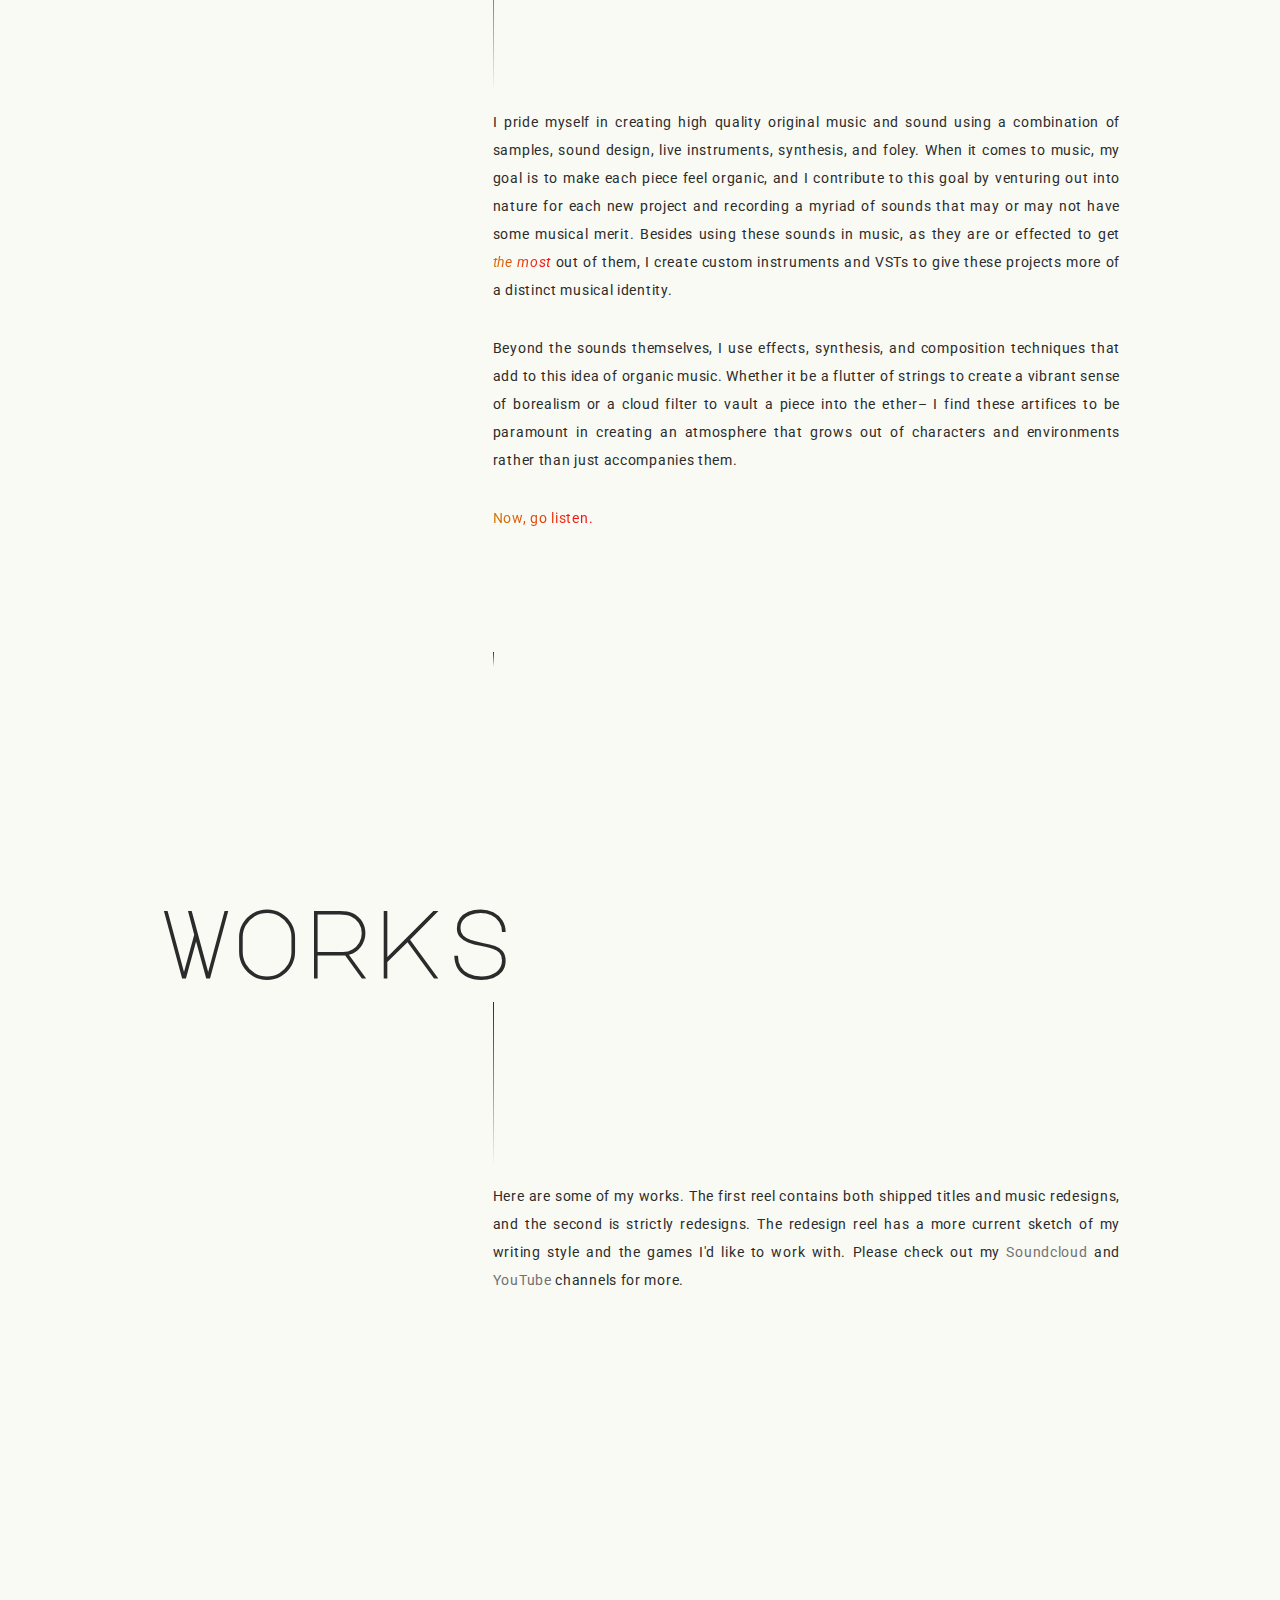
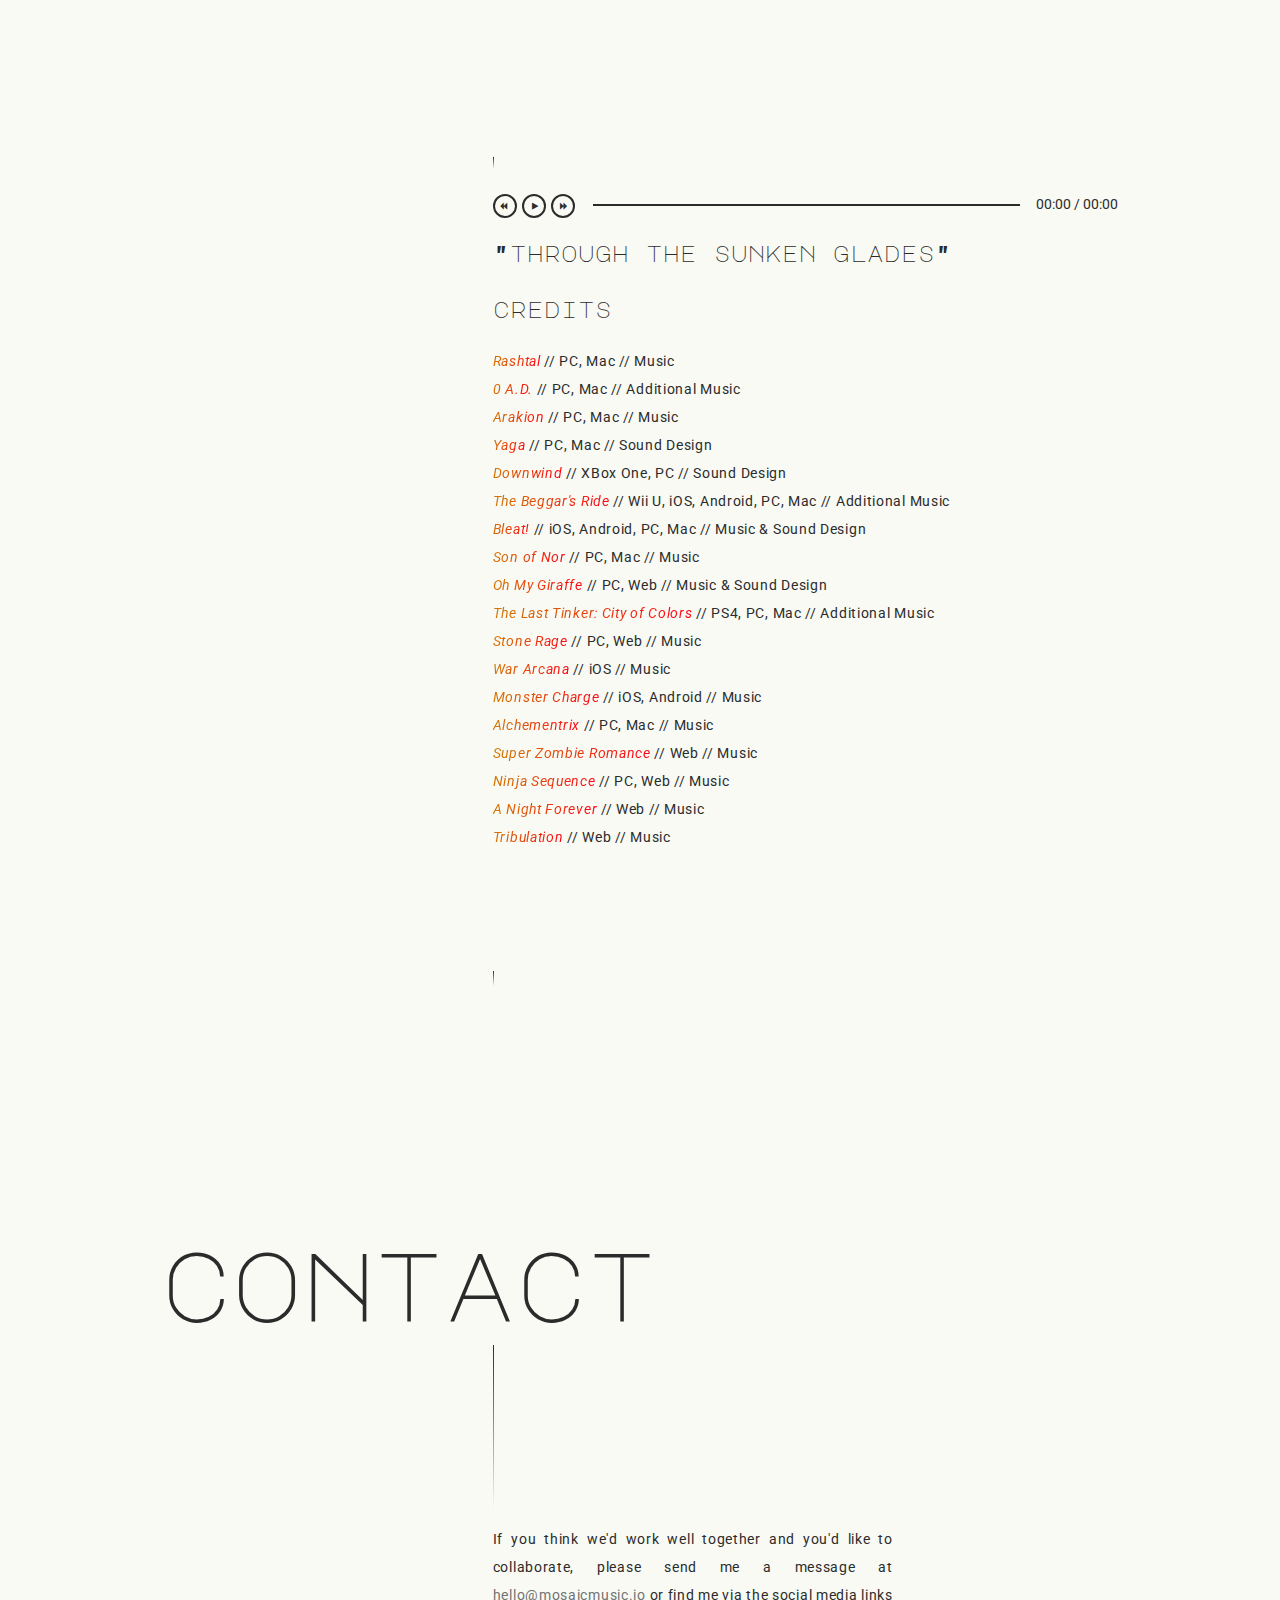
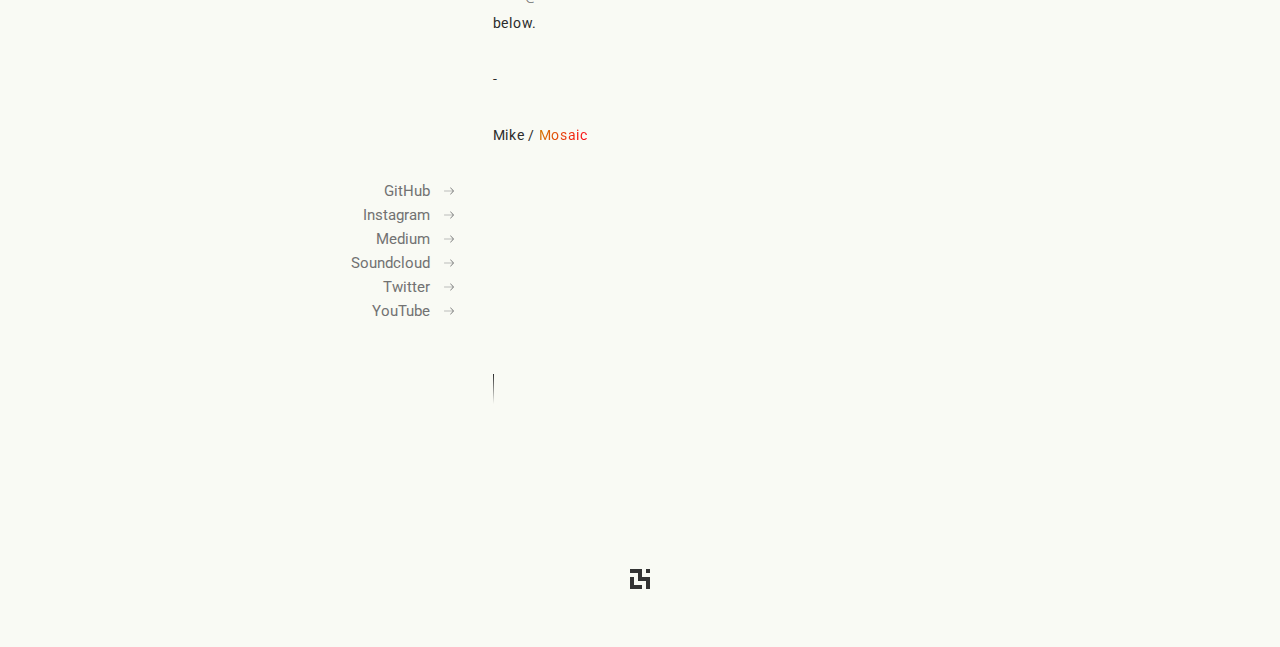
==== commit f798cfc4: "update scss; add tests" ====
--- a/index.html
+++ b/index.html
@@ -1,4 +1,4 @@
-<!DOCTYPE html><html lang="en-US" style="background-color:#f9faf4"><head><meta charset="utf-8"><meta http-equiv="X-UA-Compatible" content="IE=edge"><meta name="viewport" content="width=device-width,initial-scale=1"><meta name="author" content="Mike Skalandunas <mskalandunas@gmail.com>"><meta name="description" content="I make beautiful music for games."><meta name="twitter:card" content="summary_large_image"><meta name="twitter:site" content="@mskalandunas"><meta name="twitter:creator" content="@mskalandunas"><meta name="twitter:title" content="mosaic.wav"><meta name="twitter:description" content="I make beautiful music for games."><meta name="twitter:image:src" content="img/1.png"><meta name="twitter:domain" content="http://mosaicmusic.io/"><meta property="og:title" content="mosaic.wav"><meta property="og:description" content="I make beautiful music for games."><meta property="og:image" content="img/1.png"><meta property="og:image:width" content="1113"><meta property="og:image:height" content="493"><meta property="og:url" content="http://mosaicmusic.io/"><title>mosaic.wav</title><link rel="canonical" href="http://mosaicmusic.io/"><link href="img/favicon.png" rel="shortcut icon" type="image/x-icon"><link href="https://fonts.googleapis.com/css?family=Major+Mono+Display" rel="stylesheet"><link href="./vendor.css" rel="stylesheet"><link href="./main.css" rel="stylesheet"></head><body style="text-rendering:optimizeLegibility;-webkit-font-smoothing:antialiased;-moz-osx-font-smoothing:grayscale;text-shadow:1px 1px 1px rgba(0,0,0,.004);cursor:default;color:#2b2b2b"><div class="mosaic-scroll-bar"><div class="mosaic-scroll-bar-scroller"></div></div><section><div class="container"><div class="row"><div class="four columns"><h1 id="mosaic--top">mosaic</h1></div><div class="eight columns content-section"><div class="vertical--divide"></div><p class="content" style="margin-bottom:1em"><svg id="mosaic--content" xmlns="http://www.w3.org/2000/svg" viewBox="0 0 319.13 319.13" style="width:5em;float:left;margin:5px 10px 5px 0"><title>Mosaic Music & Sound</title><desc>I make beautiful music for games.</desc><g fill="#333"><rect fill="#ffc371" x="255.31" width="63.83" height="63.83"></rect><polygon fill="#ffc371" points="0 127.65 0 191.48 0 255.31 0 319.13 63.83 319.13 127.65 319.13 191.48 319.13 191.48 255.31 127.65 255.31 63.83 255.31 63.83 191.48 63.83 127.65 0 127.65"></polygon><polygon fill="#ff5f6d" points="0 0 0 63.83 63.83 63.83 127.65 63.83 127.65 127.65 127.65 191.48 191.48 191.48 255.31 191.48 255.31 255.31 255.31 319.13 319.13 319.13 319.13 127.65 255.31 127.65 191.48 127.65 191.48 63.83 191.48 0 0 0"></polygon></g></svg> Hello, my name is Mike Skalandunas and this is my music project– <span class="logo">Mosaic</span>. I'm a graduate of Berklee College of Music, and have been working in games, specifically indie game audio, since 2011. In 2012, I worked side-by-side with composer <span class="logo">Filippo Beck-Peccoz</span> to create a wonderful toyshop sample library, and have since been freelancing. Over the years I've taken on many roles and shipped several titles, learned to <a class="content--link" href="http://riverine.surge.sh/" target="_blank" rel="noopener noreferrer" title="Riverine">develop</a> audio tools, created hundreds of sounds, and written over one thousand pieces of music. My goal is to add to the immersion of each project I'm a part of, and to make the journey sound memorable.</p><img alt="" class="img--main" src="img/1.jpg"><p class="content">Below you'll find my mission and some of the projects I've been a part of. Some are games where I've been the sole composer, some have been collaborations, and others are audio replacements. For more content, please visit my <a class="content--link" href="https://www.youtube.com/playlist?list=PLiamLkRKQtSv46YUSZ6N5cmDbbQ_GugeZ" target="_blank" rel="noopener noreferrer" title="Youtube">YouTube</a>, my <a class="content--link" href="https://soundcloud.com/mskalandunas" target="_blank" rel="noopener noreferrer" title="Soundcloud">Soundcloud</a>, and/or my <a class="content--link" href="https://medium.com/@mskalandunas" target="_blank" rel="noopener noreferrer" title="Medium">Medium</a> profiles.</p><div class="vertical--divide short"></div></div></div></div></section><section><div class="container"><div class="row"><div class="four columns"><h1>ethos</h1></div><div class="eight columns content-section"><div class="vertical--divide"></div><p class="content">I pride myself in creating high quality original music and sound using a combination of samples, sound design, live instruments, synthesis, and foley. When it comes to music, my goal is to make each piece feel organic, and I contribute to this goal by venturing out into nature for each new project and recording a myriad of sounds that may or may not have some musical merit. Besides using these sounds in music, as they are or effected to get <em class="logo">the&nbsp;most</em> out of them, I create custom instruments and VSTs to give these projects more of a distinct musical identity.</p><p class="content">Beyond the sounds themselves, I use effects, synthesis, and composition techniques that add to this idea of organic music. Whether it be a flutter of strings to create a vibrant sense of borealism or a cloud filter to vault a piece into the ether– I find these artifices to be paramount in creating an atmosphere that grows out of characters and environments rather than just accompanies them.</p><p class="content"><span class="logo">Now, go listen.</span></p><div class="vertical--divide short divide-red"></div></div></div></div></section><section id="works"><div class="container"><div class="row"><div class="four columns"><h1>works</h1></div><div class="eight columns content-section"><div class="vertical--divide"></div><p class="content">Here are some of my works. The first reel contains both shipped titles and music redesigns, and the second is strictly redesigns. The redesign reel has a more current sketch of my writing style and the games I'd like to work with. Please check out my <a class="content--link" href="https://soundcloud.com/mskalandunas" target="_blank" rel="noopener noreferrer" title="Soundcloud">Soundcloud</a> and <a class="content--link" href="https://www.youtube.com/playlist?list=PLiamLkRKQtSv46YUSZ6N5cmDbbQ_GugeZ" target="_blank" rel="noopener noreferrer" title="YouTube">YouTube</a> channels for more.</p><div class="video-container"><iframe title="video demo reel" src="https://www.youtube.com/embed/DMAth5HrFrQ" frameborder="0" webkitallowfullscreen mozallowfullscreen allowfullscreen></iframe></div><div class="vertical--divide short divide-orange"></div><div><div class="mosaic-player"><div class="mosaic-type-single"><div class="mosaic-gui mosaic-interface"><audio class="mosaic-audio"><source src="./audio/1.mp3"></audio><div class="mosaic-controls"><a class="mosaic-previous"><i class="fa fa-backward"></i> </a><a class="mosaic-play"><i class="fa fa-play"></i> </a><a class="mosaic-next"><i class="fa fa-forward"></i></a></div><div class="mosaic-progress"><div class="mosaic-play-bar"><div class="mosaic-seek-bar"></div></div></div><div class="mosaic-time-holder"><span class="mosaic-current-time">00:00</span> / <span class="mosaic-duration">00:00</span></div></div></div><h6 class="mosaic-title">"Through the Sunken Glades"</h6></div></div><div><h6>Credits</h6><div class="credits"><p class="content"><em class="logo">Rashtal</em> // PC, Mac<span class="hide"> // Music</span><br><em class="logo">0 A.D.</em> // PC, Mac<span class="hide"> // Additional Music</span><br><em class="logo">Arakion</em> // PC, Mac<span class="hide"> // Music</span><br><em class="logo">Yaga</em> // PC, Mac<span class="hide"> // Sound Design</span><br><em class="logo">Downwind</em> // XBox One, PC // Sound Design<br><em class="logo">The Beggar's Ride</em> // Wii U, iOS, Android, PC, Mac<span class="hide"> // Additional Music</span><br><em class="logo">Bleat!</em> // iOS, Android, PC, Mac<span class="hide"> // Music &amp; Sound Design</span><br><em class="logo">Son of Nor</em> // PC, Mac<span class="hide"> // Music</span><br><em class="logo">Oh My Giraffe</em> // PC, Web<span class="hide"> // Music &amp; Sound Design</span><br><em class="logo">The Last Tinker: City of Colors</em> // PS4, PC, Mac<span class="hide"> // Additional Music</span><br><em class="logo">Stone Rage</em> // PC, Web<span class="hide"> // Music</span><br><em class="logo">War Arcana</em> // iOS<span class="hide"> // Music</span><br><em class="logo">Monster Charge</em> // iOS, Android<span class="hide"> // Music</span><br><em class="logo">Alchementrix</em> // PC, Mac<span class="hide"> // Music</span><br><em class="logo">Super Zombie Romance</em> // Web<span class="hide"> // Music</span><br><em class="logo">Ninja Sequence</em> // PC, Web<span class="hide"> // Music</span><br><em class="logo">A Night Forever</em> // Web<span class="hide"> // Music</span><br><em class="logo">Tribulation</em> // Web<span class="hide"> // Music</span><br></p></div></div><div class="vertical--divide short divide-red"></div></div></div><div class="row"><div class="four columns">&nbsp;</div><div class="eight columns content-section"></div></div></div></section><section><div class="container"><div class="row"><div class="four columns"><h1 class="contact">contact</h1></div><div class="eight columns content-section"><div class="vertical--divide"></div><p class="content low-width">If you think we'd work well together and you'd like to collaborate, please send me a message at <a class="content--link email" target="_blank" rel="noopener noreferrer">hello@mosaicmusic.io</a> or find me via the social media links below.<br><br>-<br><br>Mike / <span class="logo">Mosaic</span></p></div></div><div class="row"><div class="four columns"><p style="text-align:right;font-family:Roboto,sans-serif"><a class="content--link" href="https://github.com/mskalandunas" target="_blank" rel="noopener noreferrer" title="GitHub">GitHub <svg version="1.1" class="long-arrow" xmlns="http://www.w3.org/2000/svg" xmlns:xlink="http://www.w3.org/1999/xlink" x="0px" y="0px" viewBox="0 0 31.49 31.49" style="enable-background:new 0 0 31.49 31.49" xml:space="preserve"><path fill="#808080" d="M21.205,5.007c-0.429-0.444-1.143-0.444-1.587,0c-0.429,0.429-0.429,1.143,0,1.571l8.047,8.047H1.111
+<!DOCTYPE html><html lang="en-US"><head><meta charset="utf-8"><meta http-equiv="X-UA-Compatible" content="IE=edge"><meta name="viewport" content="width=device-width,initial-scale=1"><meta name="author" content="Mike Skalandunas <mskalandunas@gmail.com>"><meta name="description" content="I make beautiful music for games."><meta name="twitter:card" content="summary_large_image"><meta name="twitter:site" content="@mskalandunas"><meta name="twitter:creator" content="@mskalandunas"><meta name="twitter:title" content="mosaic.wav"><meta name="twitter:description" content="I make beautiful music for games."><meta name="twitter:image:src" content="./img/1.png"><meta name="twitter:domain" content="http://mosaicmusic.io/"><meta property="og:title" content="mosaic.wav"><meta property="og:description" content="I make beautiful music for games."><meta property="og:image" content="./img/1.png"><meta property="og:image:width" content="1113"><meta property="og:image:height" content="493"><meta property="og:url" content="http://mosaicmusic.io/"><title>mosaic.wav</title><link rel="canonical" href="http://mosaicmusic.io/"><link href="./img/favicon.png" rel="shortcut icon" type="image/x-icon"><link href="https://fonts.googleapis.com/css?family=Major+Mono+Display" rel="stylesheet"><link href="./vendor.css" rel="stylesheet"><link href="./critical.css" rel="stylesheet"></head><body><div class="mosaic-scroll-bar"><div class="mosaic-scroll-bar-scroller"></div></div><section><div class="container"><div class="row"><div class="four columns"><h1 id="mosaic--top">mosaic</h1></div><div class="eight columns content-section"><div class="vertical--divide"></div><p class="content" style="margin-bottom:1em"><svg id="mosaic--content" xmlns="http://www.w3.org/2000/svg" viewBox="0 0 319.13 319.13" style="width:5em;float:left;margin:5px 10px 5px 0"><title>Mosaic Music & Sound</title><desc>I make beautiful music for games.</desc><g fill="#333"><rect fill="#ffc371" x="255.31" width="63.83" height="63.83"></rect><polygon fill="#ffc371" points="0 127.65 0 191.48 0 255.31 0 319.13 63.83 319.13 127.65 319.13 191.48 319.13 191.48 255.31 127.65 255.31 63.83 255.31 63.83 191.48 63.83 127.65 0 127.65"></polygon><polygon fill="#ff5f6d" points="0 0 0 63.83 63.83 63.83 127.65 63.83 127.65 127.65 127.65 191.48 191.48 191.48 255.31 191.48 255.31 255.31 255.31 319.13 319.13 319.13 319.13 127.65 255.31 127.65 191.48 127.65 191.48 63.83 191.48 0 0 0"></polygon></g></svg> Hello, my name is Mike Skalandunas and this is my music project– <span class="logo">Mosaic</span>. I'm a graduate of Berklee College of Music, and have been working in games, specifically indie game audio, since 2011. In 2012, I worked side-by-side with composer <span class="logo">Filippo Beck-Peccoz</span> to create a wonderful toyshop sample library, and have since been freelancing. Over the years I've taken on many roles and shipped several titles, learned to <a class="content--link" href="http://riverine.surge.sh/" target="_blank" rel="noopener noreferrer" title="Riverine">develop</a> audio tools, created hundreds of sounds, and written over one thousand pieces of music. My goal is to add to the immersion of each project I'm a part of, and to make the journey sound memorable.</p><img alt="" class="img--main" src="img/1.jpg"><p class="content">Below you'll find my mission and some of the projects I've been a part of. Some are games where I've been the sole composer, some have been collaborations, and others are audio replacements. For more content, please visit my <a class="content--link" href="https://www.youtube.com/playlist?list=PLiamLkRKQtSv46YUSZ6N5cmDbbQ_GugeZ" target="_blank" rel="noopener noreferrer" title="Youtube">YouTube</a>, my <a class="content--link" href="https://soundcloud.com/mskalandunas" target="_blank" rel="noopener noreferrer" title="Soundcloud">Soundcloud</a>, and/or my <a class="content--link" href="https://medium.com/@mskalandunas" target="_blank" rel="noopener noreferrer" title="Medium">Medium</a> profiles.</p><div class="vertical--divide short"></div></div></div></div></section><section><div class="container"><div class="row"><div class="four columns"><h1>ethos</h1></div><div class="eight columns content-section"><div class="vertical--divide"></div><p class="content">I pride myself in creating high quality original music and sound using a combination of samples, sound design, live instruments, synthesis, and foley. When it comes to music, my goal is to make each piece feel organic, and I contribute to this goal by venturing out into nature for each new project and recording a myriad of sounds that may or may not have some musical merit. Besides using these sounds in music, as they are or effected to get <em class="logo">the&nbsp;most</em> out of them, I create custom instruments and VSTs to give these projects more of a distinct musical identity.</p><p class="content">Beyond the sounds themselves, I use effects, synthesis, and composition techniques that add to this idea of organic music. Whether it be a flutter of strings to create a vibrant sense of borealism or a cloud filter to vault a piece into the ether– I find these artifices to be paramount in creating an atmosphere that grows out of characters and environments rather than just accompanies them.</p><p class="content"><span class="logo">Now, go listen.</span></p><div class="vertical--divide short divide-red"></div></div></div></div></section><section id="works"><div class="container"><div class="row"><div class="four columns"><h1>works</h1></div><div class="eight columns content-section"><div class="vertical--divide"></div><p class="content">Here are some of my works. The first reel contains both shipped titles and music redesigns, and the second is strictly redesigns. The redesign reel has a more current sketch of my writing style and the games I'd like to work with. Please check out my <a class="content--link" href="https://soundcloud.com/mskalandunas" target="_blank" rel="noopener noreferrer" title="Soundcloud">Soundcloud</a> and <a class="content--link" href="https://www.youtube.com/playlist?list=PLiamLkRKQtSv46YUSZ6N5cmDbbQ_GugeZ" target="_blank" rel="noopener noreferrer" title="YouTube">YouTube</a> channels for more.</p><div class="video-container"><iframe title="video demo reel" src="https://www.youtube.com/embed/DMAth5HrFrQ" frameborder="0" webkitallowfullscreen mozallowfullscreen allowfullscreen></iframe></div><div class="vertical--divide short divide-orange"></div><div><div class="mosaic-player"><div class="mosaic-type-single"><div class="mosaic-gui mosaic-interface"><audio class="mosaic-audio"><source src="./audio/1.mp3"></audio><div class="mosaic-controls"><a class="mosaic-previous"><i class="fa fa-backward"></i> </a><a class="mosaic-play"><i class="fa fa-play"></i> </a><a class="mosaic-next"><i class="fa fa-forward"></i></a></div><div class="mosaic-progress"><div class="mosaic-play-bar"><div class="mosaic-seek-bar"></div></div></div><div class="mosaic-time-holder"><span class="mosaic-current-time">00:00</span> / <span class="mosaic-duration">00:00</span></div></div></div><h6 class="mosaic-title">"Through the Sunken Glades"</h6></div></div><div><h6>Credits</h6><div class="credits"><p class="content"><em class="logo">Rashtal</em> // PC, Mac<span class="hide"> // Music</span><br><em class="logo">0 A.D.</em> // PC, Mac<span class="hide"> // Additional Music</span><br><em class="logo">Arakion</em> // PC, Mac<span class="hide"> // Music</span><br><em class="logo">Yaga</em> // PC, Mac<span class="hide"> // Sound Design</span><br><em class="logo">Downwind</em> // XBox One, PC // Sound Design<br><em class="logo">The Beggar's Ride</em> // Wii U, iOS, Android, PC, Mac<span class="hide"> // Additional Music</span><br><em class="logo">Bleat!</em> // iOS, Android, PC, Mac<span class="hide"> // Music &amp; Sound Design</span><br><em class="logo">Son of Nor</em> // PC, Mac<span class="hide"> // Music</span><br><em class="logo">Oh My Giraffe</em> // PC, Web<span class="hide"> // Music &amp; Sound Design</span><br><em class="logo">The Last Tinker: City of Colors</em> // PS4, PC, Mac<span class="hide"> // Additional Music</span><br><em class="logo">Stone Rage</em> // PC, Web<span class="hide"> // Music</span><br><em class="logo">War Arcana</em> // iOS<span class="hide"> // Music</span><br><em class="logo">Monster Charge</em> // iOS, Android<span class="hide"> // Music</span><br><em class="logo">Alchementrix</em> // PC, Mac<span class="hide"> // Music</span><br><em class="logo">Super Zombie Romance</em> // Web<span class="hide"> // Music</span><br><em class="logo">Ninja Sequence</em> // PC, Web<span class="hide"> // Music</span><br><em class="logo">A Night Forever</em> // Web<span class="hide"> // Music</span><br><em class="logo">Tribulation</em> // Web<span class="hide"> // Music</span><br></p></div></div><div class="vertical--divide short divide-red"></div></div></div><div class="row"><div class="four columns">&nbsp;</div><div class="eight columns content-section"></div></div></div></section><section><div class="container"><div class="row"><div class="four columns"><h1 class="contact">contact</h1></div><div class="eight columns content-section"><div class="vertical--divide"></div><p class="content low-width">If you think we'd work well together and you'd like to collaborate, please send me a message at <a class="content--link email" target="_blank" rel="noopener noreferrer">hello@mosaicmusic.io</a> or find me via the social media links below.<br><br>-<br><br>Mike / <span class="logo">Mosaic</span></p></div></div><div class="row"><div class="four columns"><p style="text-align:right;font-family:Roboto,sans-serif"><a class="content--link" href="https://github.com/mskalandunas" target="_blank" rel="noopener noreferrer" title="GitHub">GitHub <svg version="1.1" class="long-arrow" xmlns="http://www.w3.org/2000/svg" xmlns:xlink="http://www.w3.org/1999/xlink" x="0px" y="0px" viewBox="0 0 31.49 31.49" style="enable-background:new 0 0 31.49 31.49" xml:space="preserve"><path fill="#808080" d="M21.205,5.007c-0.429-0.444-1.143-0.444-1.587,0c-0.429,0.429-0.429,1.143,0,1.571l8.047,8.047H1.111
                                     C0.492,14.626,0,15.118,0,15.737c0,0.619,0.492,1.127,1.111,1.127h26.554l-8.047,8.032c-0.429,0.444-0.429,1.159,0,1.587
                                     c0.444,0.444,1.159,0.444,1.587,0l9.952-9.952c0.444-0.429,0.444-1.143,0-1.571L21.205,5.007z"/></svg></a><br><a class="content--link" href="https://www.instagram.com/mskalandunas" target="_blank" rel="noopener noreferrer" title="Instagram">Instagram <svg version="1.1" class="long-arrow" xmlns="http://www.w3.org/2000/svg" xmlns:xlink="http://www.w3.org/1999/xlink" x="0px" y="0px" viewBox="0 0 31.49 31.49" style="enable-background:new 0 0 31.49 31.49" xml:space="preserve"><path fill="#808080" d="M21.205,5.007c-0.429-0.444-1.143-0.444-1.587,0c-0.429,0.429-0.429,1.143,0,1.571l8.047,8.047H1.111
                                     C0.492,14.626,0,15.118,0,15.737c0,0.619,0.492,1.127,1.111,1.127h26.554l-8.047,8.032c-0.429,0.444-0.429,1.159,0,1.587
@@ -10,7 +10,7 @@
                                     C0.492,14.626,0,15.118,0,15.737c0,0.619,0.492,1.127,1.111,1.127h26.554l-8.047,8.032c-0.429,0.444-0.429,1.159,0,1.587
                                     c0.444,0.444,1.159,0.444,1.587,0l9.952-9.952c0.444-0.429,0.444-1.143,0-1.571L21.205,5.007z"/></svg></a><br><a class="content--link" href="https://www.youtube.com/channel/UCaWX3XrkL7xixy0oZfTnpYw" target="_blank" rel="noopener noreferrer" title="Youtube">YouTube <svg version="1.1" class="long-arrow" xmlns="http://www.w3.org/2000/svg" xmlns:xlink="http://www.w3.org/1999/xlink" x="0px" y="0px" viewBox="0 0 31.49 31.49" style="enable-background:new 0 0 31.49 31.49" xml:space="preserve"><path fill="#808080" d="M21.205,5.007c-0.429-0.444-1.143-0.444-1.587,0c-0.429,0.429-0.429,1.143,0,1.571l8.047,8.047H1.111
                                     C0.492,14.626,0,15.118,0,15.737c0,0.619,0.492,1.127,1.111,1.127h26.554l-8.047,8.032c-0.429,0.444-0.429,1.159,0,1.587
-                                    c0.444,0.444,1.159,0.444,1.587,0l9.952-9.952c0.444-0.429,0.444-1.143,0-1.571L21.205,5.007z"/></svg></a><br></p></div><div class="eight columns content-section"><div class="vertical--divide short bottom"></div></div></div></div></section><footer><p><span><a id="mosaic-footer-logo" class="mosaic--logo"><svg xmlns="http://www.w3.org/2000/svg" viewBox="0 0 319.13 319.13" width="20px"><title>m o s ––––––– a i c</title><desc>I make beautiful music for games.</desc><g><rect class="mosaic--orange" fill="#333" x="255.31" width="63.83" height="63.83"></rect><polygon class="mosaic--orange" fill="#333" points="0 127.65 0 191.48 0 255.31 0 319.13 63.83 319.13 127.65 319.13 191.48 319.13 191.48 255.31 127.65 255.31 63.83 255.31 63.83 191.48 63.83 127.65 0 127.65"></polygon><polygon class="mosaic--red" fill="#333" points="0 0 0 63.83 63.83 63.83 127.65 63.83 127.65 127.65 127.65 191.48 191.48 191.48 255.31 191.48 255.31 255.31 255.31 319.13 319.13 319.13 319.13 127.65 255.31 127.65 191.48 127.65 191.48 63.83 191.48 0 0 0"></polygon></g></svg></a></span></p></footer><script async defer="defer" type="text/javascript" src="./main.js"></script><script id="structured-data" type="application/ld+json">[
+                                    c0.444,0.444,1.159,0.444,1.587,0l9.952-9.952c0.444-0.429,0.444-1.143,0-1.571L21.205,5.007z"/></svg></a><br></p></div><div class="eight columns content-section"><div class="vertical--divide short bottom"></div></div></div></div></section><footer><p><span><a id="mosaic-footer-logo" class="mosaic--logo"><svg xmlns="http://www.w3.org/2000/svg" viewBox="0 0 319.13 319.13" width="20px"><title>m o s ––––––– a i c</title><desc>I make beautiful music for games.</desc><g><rect class="mosaic--orange" fill="#333" x="255.31" width="63.83" height="63.83"></rect><polygon class="mosaic--orange" fill="#333" points="0 127.65 0 191.48 0 255.31 0 319.13 63.83 319.13 127.65 319.13 191.48 319.13 191.48 255.31 127.65 255.31 63.83 255.31 63.83 191.48 63.83 127.65 0 127.65"></polygon><polygon class="mosaic--red" fill="#333" points="0 0 0 63.83 63.83 63.83 127.65 63.83 127.65 127.65 127.65 191.48 191.48 191.48 255.31 191.48 255.31 255.31 255.31 319.13 319.13 319.13 319.13 127.65 255.31 127.65 191.48 127.65 191.48 63.83 191.48 0 0 0"></polygon></g></svg></a></span></p></footer><link href="./main.css" rel="stylesheet"><script async defer="defer" type="text/javascript" src="./main.js"></script><script id="structured-data" type="application/ld+json">[
             {
                 "@context": "http://schema.org",
                 "@type": "Person",
--- a/critical.css
+++ b/critical.css
@@ -0,0 +1 @@
+@import url("https://fonts.googleapis.com/css?family=Roboto");@import url("https://maxcdn.bootstrapcdn.com/font-awesome/4.7.0/css/font-awesome.min.css");body{text-rendering:optimizeLegibility;-webkit-font-smoothing:antialiased;-moz-osx-font-smoothing:grayscale;text-shadow:1px 1px 1px rgba(0,0,0,.004);cursor:default;color:#2b2b2b;font-family:Roboto,sans-serif}html{background-color:#f9faf4}a{color:#727272;position:relative;text-decoration:none;transition:all .25s ease-in-out}a:after:not(#mosaic-footer-logo){position:absolute;top:-5px;left:0;width:0;height:3px;background:#727272;-ms-filter:"progid:DXImageTransform.Microsoft.Alpha(Opacity=50)";filter:alpha(opacity=50);opacity:.5;content:"";transition:all .25s ease-in-out}a:hover,a:hover i{color:#d27900}a:hover:after{width:99%;background:#d27900}a:hover.long-arrow path{fill:#d27900}h1,h2,h3,h4,h5,h6{font-family:Major Mono Display,serif;text-transform:lowercase}h1{font-size:6.5em}h1,h5{text-align:right}h5{font-size:2em}h6{font-size:1.5em}header{padding:20px 0;position:fixed;width:100%;background-color:#2b2b2b;z-index:1}.works--text,img,svg path,svg polygon,svg rect{transition:all .25s ease-in-out}img.img--main{border-radius:3px;margin-bottom:0;width:100%}p.content{font-family:Roboto,sans-serif;letter-spacing:.05em;text-align:justify;font-size:14px;line-height:2em;margin-bottom:30px}p.content.low-width{max-width:400px}section:first-of-type{padding:200px 0 100px}section{padding:100px 0}.container{max-width:960px}.long-arrow{width:10px;margin-left:10px}::selection{background-color:#2b2b2b;color:#f9faf4}@media screen and (max-width:700px){h1{text-align:left;font-size:4.5em}}@media screen and (min-width:400px){.container{width:90%}}--- a/main.css
+++ b/main.css
@@ -1 +1 @@
-@import url("https://fonts.googleapis.com/css?family=Roboto");@import url("https://maxcdn.bootstrapcdn.com/font-awesome/4.7.0/css/font-awesome.min.css");.fa{position:absolute;color:#2b2b2b;font-size:8px;cursor:pointer;-moz-transition:all .25s ease-in-out;-webkit-transition:all .25s ease-in-out;-o-transition:all .25s ease-in-out;pointer-events:none;transition:all .25s ease-in-out}.fa-backward,.fa-forward,.fa-pause,.fa-play{top:6px}.fa-forward,.fa-play{left:7px}.fa-pause{left:6px}.fa-backward{left:5px}.mosaic-audio,.mosaic-player{width:100%;margin:25px auto 0}.mosaic-gui{position:relative;overflow:hidden;margin-top:10px}.mosaic-play-bar,.mosaic-seek-bar{max-width:100%}.mosaic-controls{padding:0;margin:0;list-style:none}.mosaic-controls li{display:inline}.mosaic-controls a{color:rgba(0,0,0,.6)}.mosaic-next,.mosaic-play{margin-left:5px}.mosaic-next,.mosaic-pause,.mosaic-play,.mosaic-previous{position:relative;width:20px;height:20px;display:inline-block;line-height:20px;border:2px solid #2b2b2b;border-radius:100%;cursor:pointer}.mosaic-next:hover,.mosaic-play:hover,.mosaic-previous:hover{background-color:#2b2b2b}.mosaic-next:hover i,.mosaic-play:hover i,.mosaic-previous:hover i{color:#2b2b2b}.mosaic-play i{margin-left:1px;transition:.2s ease;-moz-transition:.2s ease;-webkit-transition:.2s ease}.mosaic-seek-bar{width:0;top:1px;height:2px;background-color:hsla(0,0%,79%,.8)}.mosaic-time-holder,.mosaic-title ul{font-family:Roboto,sans-serif;color:#2b2b2b;font-size:12px;line-height:30px;position:absolute;top:-4px;pointer-events:none}.mosaic-time-holder{right:15px}.mosaic-title ul{left:35px;list-style:none}.mosaic-progress{background-clip:padding-box;background-color:#2b2b2b;border-bottom:10px solid transparent;border-top:10px solid transparent;cursor:pointer;height:2px;left:100px;overflow:hidden;position:absolute;top:0;width:calc(100% - 200px)}.mosaic-progress.active{background-color:#ffc371;transition:all .25s ease-in-out}.mosaic-next.active i,.mosaic-previous.active i{color:#ffc371}.mosaic-next.active,.mosaic-play.active,.mosaic-previous.active{border-color:#ffc371}.mosaic-next.active:hover,.mosaic-play.active:hover,.mosaic-previous.active:hover{background-color:#ffc371}.mosaic-play-bar{width:0;top:1px;height:2px;background-color:#f9faf4;transition:.1s ease}.mosaic-previous svg{width:15px}.mosaic-type-single{margin-bottom:10px}body::-webkit-scrollbar{display:none}.mosaic-scroll-bar{background-color:#ffc371;background:-webkit-linear-gradient(bottom right,#ff5f6d,#ffc371);background-clip:padding-box;border-left:25px solid transparent;border-right:25px solid transparent;cursor:pointer;height:200px;right:22px;position:fixed;top:50%;transform:translateY(-50%);width:3px}.mosaic-scroll-bar:after,.mosaic-scroll-bar:before{background-image:url(img/arrow.svg);background-size:15px 15px;content:" ";height:15px;left:-6px;position:absolute;width:15px}.mosaic-scroll-bar:after{bottom:-50px;transform:rotate(180deg)}.mosaic-scroll-bar:before{top:-50px}.mosaic-scroll-bar-scroller{background-color:#2b2b2b;border-radius:1px;height:28px;width:3px}@media (max-width:1130px){body::-webkit-scrollbar{all:unset;background-color:#ffc371;background:-webkit-linear-gradient(bottom right,#ff5f6d,#ffc371);display:auto;width:3px}body::-webkit-scrollbar-thumb{background:#2b2b2b;border-radius:1px;outline:1px solid #708090}.mosaic-scroll-bar{display:none}}@media (max-height:320px){body::-webkit-scrollbar{all:unset;background-color:#ffc371;background:-webkit-linear-gradient(bottom right,#ff5f6d,#ffc371);display:auto;width:3px}body::-webkit-scrollbar-thumb{background:#2b2b2b;border-radius:1px;outline:1px solid #708090}.mosaic-scroll-bar{display:none}}a{text-decoration:none;color:#727272;transition:all .25s ease-in-out}a:hover .long-arrow path{fill:#ff990e}footer p{text-align:center;font-size:16px;margin:50px 0}h1,h2,h3,h4,h5,h6{font-family:Major Mono Display,serif;text-transform:lowercase}h1{font-size:6.5em;text-align:right}h1.contact{font-size:6em}h5{font-size:2em;text-align:right}h6{font-size:1.5em}header{padding:20px 0;position:fixed;width:100%;background-color:#2b2b2b;z-index:1}header p{margin:0}.works--text,img,svg path,svg polygon,svg rect{transition:all .25s ease-in-out}img.img--main{border-radius:3px;margin-bottom:0;width:100%}section:first-of-type{padding:200px 0 100px}section{padding:100px 0}.container{max-width:960px}p.content{font-family:Roboto,sans-serif;letter-spacing:.05em;text-align:justify;font-size:14px;line-height:2em;margin-bottom:30px}p.content.low-width{max-width:400px}.content--link{position:relative}.content--link:hover,.content--link:hover i{color:#ff990e}.content--link:after{position:absolute;top:-5px;left:0;width:0;height:3px;background:#727272;-ms-filter:"progid:DXImageTransform.Microsoft.Alpha(Opacity=50)";filter:alpha(opacity=50);opacity:.5;content:"";transition:all .25s ease-in-out}.content--link:hover:after{width:99%;background:#ff990e}.content--link .fa{color:gray}.email:hover{cursor:pointer}.email::selection{background-color:rgba(255,95,109,.5);color:#fff}.email.active:after{width:0}.header-social a:not(:first-child){margin-left:15px}.logo{background:-webkit-linear-gradient(bottom right,#ff5f6d,#ff990e);background-clip:text;-webkit-background-clip:text;-webkit-text-fill-color:transparent}.logo::selection{background:#2b2b2b;background-clip:initial;-webkit-background-clip:initial;-webkit-text-fill-color:initial}.long-arrow{width:10px;margin-left:10px}.mosaic--header div:first-child{text-align:left}.mosaic--header div{text-align:center}.mosaic--header div:last-child{text-align:right}.mosaic--logo:hover{cursor:pointer}.mosaic--logo:hover svg g .mosaic--orange{fill:#ff990e}.mosaic--logo:hover svg g .mosaic--red{fill:#ff5f6d}.vertical--divide{background-color:#2b2b2b;background:-webkit-linear-gradient(bottom right,#ff990e,#2b2b2b);height:11em;margin:8em 0 1em;width:1px}.vertical--divide.short{height:2em}.vertical--divide.short.bottom{height:2em;margin:13em 0 1em}.vertical--divide.short.divide-orange{border-color:#ff990e;margin:3em 0 1em;height:.8em}.vertical--divide.short.divide-red{height:1em;border-color:#ff5f6d}.vertical--divide.short.mosaic--works{height:3em;margin:3em 0 1em}.video-container{border-radius:3px;height:0;margin-top:2em;padding-bottom:56.25%;padding-top:35px;position:relative;overflow:hidden}.video-container.margin{margin-top:3em}.video-container iframe{position:absolute;top:0;left:0;width:100%;height:100%}::selection{background-color:#2b2b2b;color:#f9faf4}@media screen and (max-width:700px){h1,h1.contact{text-align:left;font-size:4.5em}.credits .hide,.vertical--divide.short.bottom.works{display:none}.vertical--divide{height:6em;margin:4em 0 1em}}@media screen and (max-width:700px){.credits .hide{display:none}}@media screen and (min-width:400px){.container{width:90%}}+@import url("https://fonts.googleapis.com/css?family=Roboto");@import url("https://maxcdn.bootstrapcdn.com/font-awesome/4.7.0/css/font-awesome.min.css");@media screen and (max-width:700px){.credits .hide{display:none}}.vertical--divide{background-color:#2b2b2b;background:-webkit-linear-gradient(bottom right,#f9faf4,#2b2b2b);height:11em;margin:8em 0 1em;width:1px}.vertical--divide.short{height:2em}.vertical--divide.short.bottom{margin:13em 0 1em}.vertical--divide.short.divide-orange{border-color:#ff990e;margin:3em 0 1em;height:.8em}.vertical--divide.short.divide-red{height:1em;border-color:#ff5f6d}.vertical--divide.short.mosaic--works{height:3em;margin:3em 0 1em}@media screen and (max-width:700px){.vertical--divide{height:6em;margin:4em 0 1em}.vertical--divide.short.bottom.works{display:none}}footer p{font-size:16px;margin:50px 0;text-align:center}.logo{background:-webkit-linear-gradient(bottom right,#ff0016,#d27900);background-clip:text;-webkit-background-clip:text;-webkit-text-fill-color:transparent}.logo ::selection{background:#2b2b2b;background-clip:initial;-webkit-background-clip:initial;-webkit-text-fill-color:initial}.mosaic--logo:hover{cursor:pointer}.mosaic--logo:hover svg g .mosaic--orange{fill:#d27900}.mosaic--logo:hover svg g .mosaic--red{fill:#ff0016}.fa{color:#2b2b2b;cursor:pointer;font-size:8px;pointer-events:none;position:absolute;transition:all .25s ease-in-out;-moz-transition:all .25s ease-in-out;-webkit-transition:all .25s ease-in-out;-o-transition:all .25s ease-in-out}.fa-backward,.fa-forward,.fa-pause,.fa-play{top:6px}.fa-forward,.fa-play{left:7px}.fa-pause{left:6px}.fa-backward{left:5px}.mosaic-audio,.mosaic-player{width:100%;margin:25px auto 0}.mosaic-gui{position:relative;overflow:hidden;margin-top:10px}.mosaic-play-bar,.mosaic-seek-bar{max-width:100%}.mosaic-controls{padding:0;margin:0;list-style:none}.mosaic-controls li{display:inline}.mosaic-controls a{color:rgba(0,0,0,.6)}.mosaic-next,.mosaic-play{margin-left:5px}.mosaic-next,.mosaic-pause,.mosaic-play,.mosaic-previous{position:relative;width:20px;height:20px;display:inline-block;line-height:20px;border:2px solid #2b2b2b;border-radius:100%;cursor:pointer}.mosaic-next:hover,.mosaic-play:hover,.mosaic-previous:hover{background-color:#2b2b2b}.mosaic-next:hover i,.mosaic-play:hover i,.mosaic-previous:hover i{color:#f9faf4}.mosaic-play i{margin-left:1px;transition:.2s ease;-moz-transition:.2s ease;-webkit-transition:.2s ease}.mosaic-seek-bar{width:0;top:1px;height:2px;background-color:hsla(0,0%,79%,.8)}.mosaic-time-holder,.mosaic-title ul{font-size:14px;line-height:30px;position:absolute;top:-5px;pointer-events:none}.mosaic-time-holder{right:2px}.mosaic-title ul{left:35px;list-style:none}.mosaic-progress{background-clip:padding-box;background-color:#2b2b2b;border-bottom:10px solid transparent;border-top:10px solid transparent;cursor:pointer;height:2px;left:100px;overflow:hidden;position:absolute;top:0;width:calc(100% - 200px)}.mosaic-progress.active{background-color:#d27900;transition:all .25s ease-in-out}.mosaic-next.active i,.mosaic-previous.active i{color:#d27900}.mosaic-next.active,.mosaic-play.active,.mosaic-previous.active{border-color:#d27900}.mosaic-next.active:hover,.mosaic-play.active:hover,.mosaic-previous.active:hover{background-color:#d27900}.mosaic-play-bar{width:0;top:1px;height:2px;background-color:#f9faf4;transition:.1s ease}.mosaic-previous svg{width:15px}.mosaic-type-single{margin-bottom:10px}body::-webkit-scrollbar{display:none}.mosaic-scroll-bar{background-color:#ffc371;background:-webkit-linear-gradient(bottom right,#ff0016,#ffc371);background-clip:padding-box;border-left:25px solid transparent;border-right:25px solid transparent;cursor:pointer;height:200px;right:22px;position:fixed;top:50%;transform:translateY(-50%);width:3px}.mosaic-scroll-bar:after,.mosaic-scroll-bar:before{background-image:url(img/arrow.svg);background-size:15px 15px;content:" ";height:15px;left:-6px;position:absolute;width:15px}.mosaic-scroll-bar:after{bottom:-50px;transform:rotate(180deg)}.mosaic-scroll-bar:before{top:-50px}.mosaic-scroll-bar-scroller{background-color:#2b2b2b;border-radius:1px;height:28px;width:3px}@media (max-width:1130px){body::-webkit-scrollbar{all:unset;background-color:#d27900;background:-webkit-linear-gradient(bottom right,#ff0016,#ffc371);display:auto;width:3px}body::-webkit-scrollbar-thumb{background:#2b2b2b;border-radius:1px;outline:1px solid #727272}.mosaic-scroll-bar{display:none}}@media (max-height:320px){body::-webkit-scrollbar{all:unset;background-color:#d27900;background:-webkit-linear-gradient(bottom right,#ff0016,#ffc371);display:auto;width:3px}body::-webkit-scrollbar-thumb{background:#2b2b2b;border-radius:1px;outline:1px solid #727272}.mosaic-scroll-bar{display:none}}.video-container{border-radius:3px;height:0;margin-top:2em;overflow:hidden;padding-bottom:56.25%;padding-top:35px;position:relative}.video-container iframe{height:100%;left:0;position:absolute;top:0;width:100%}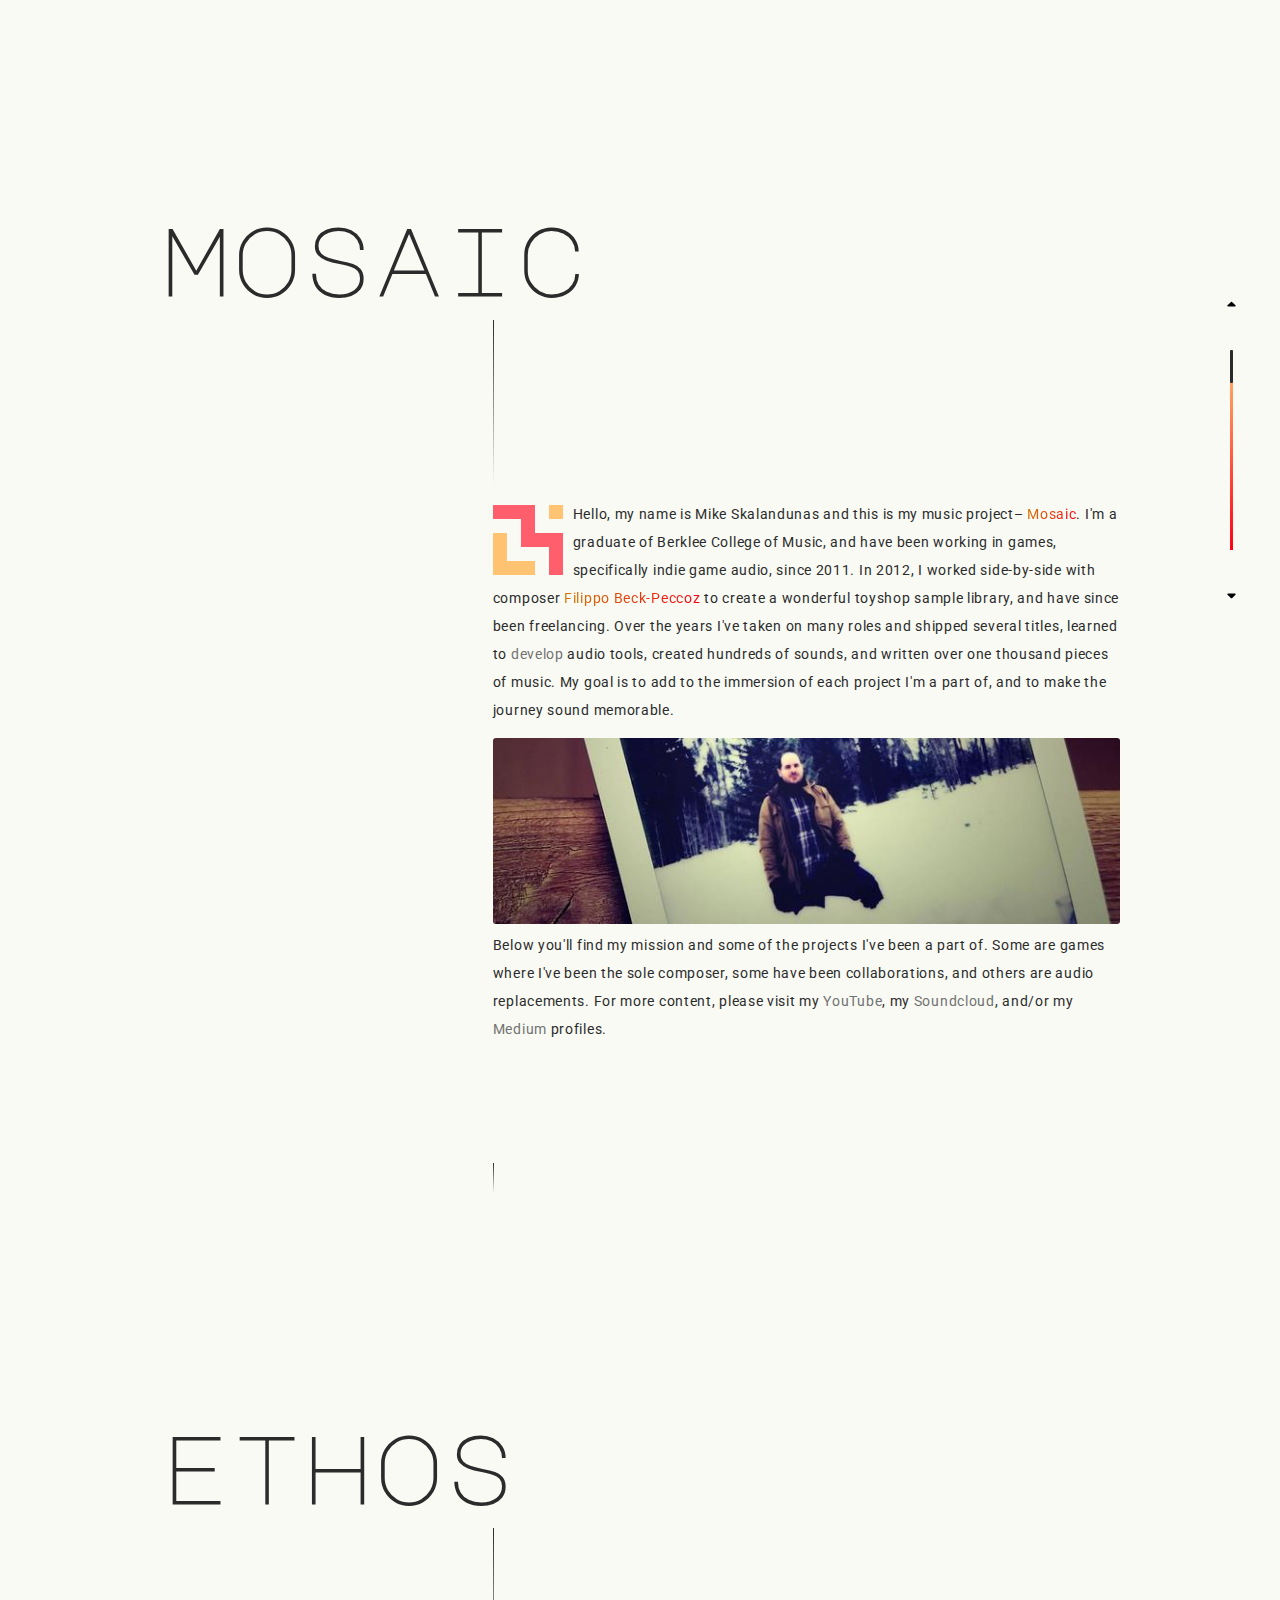
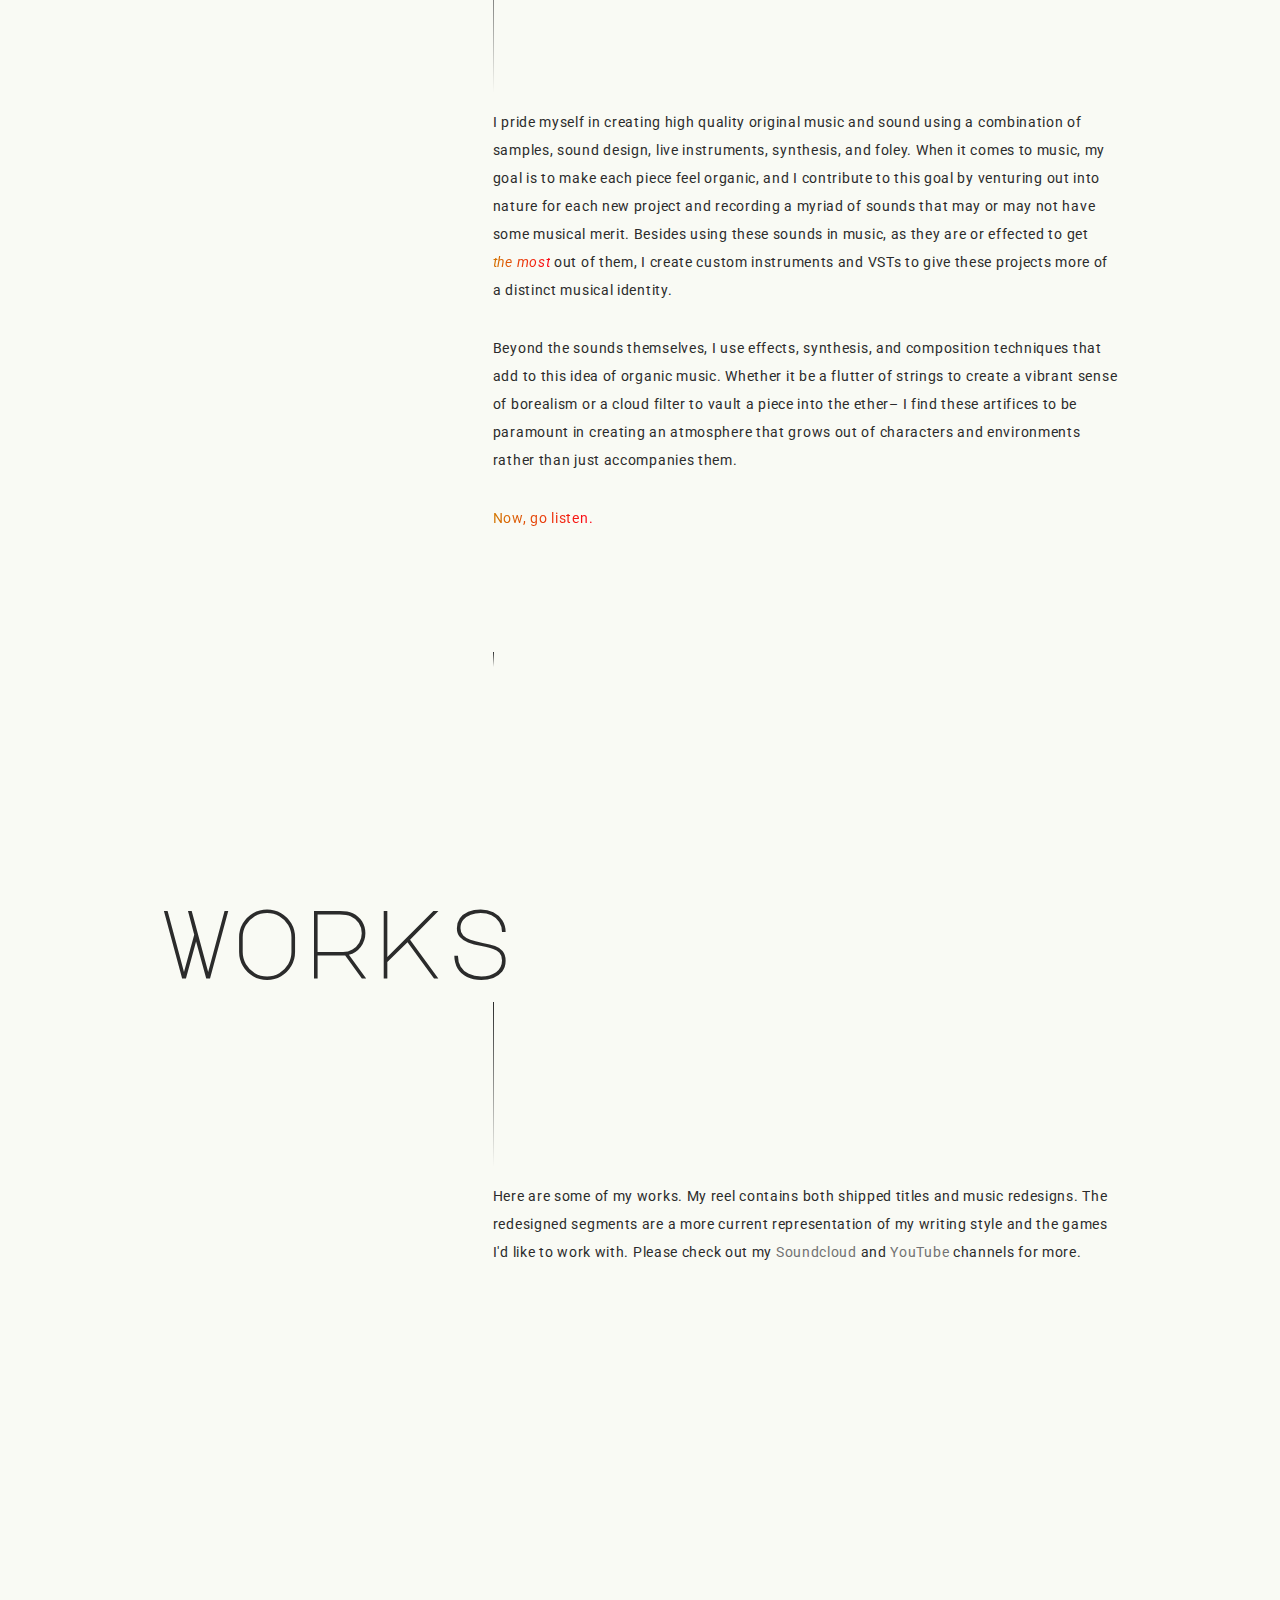
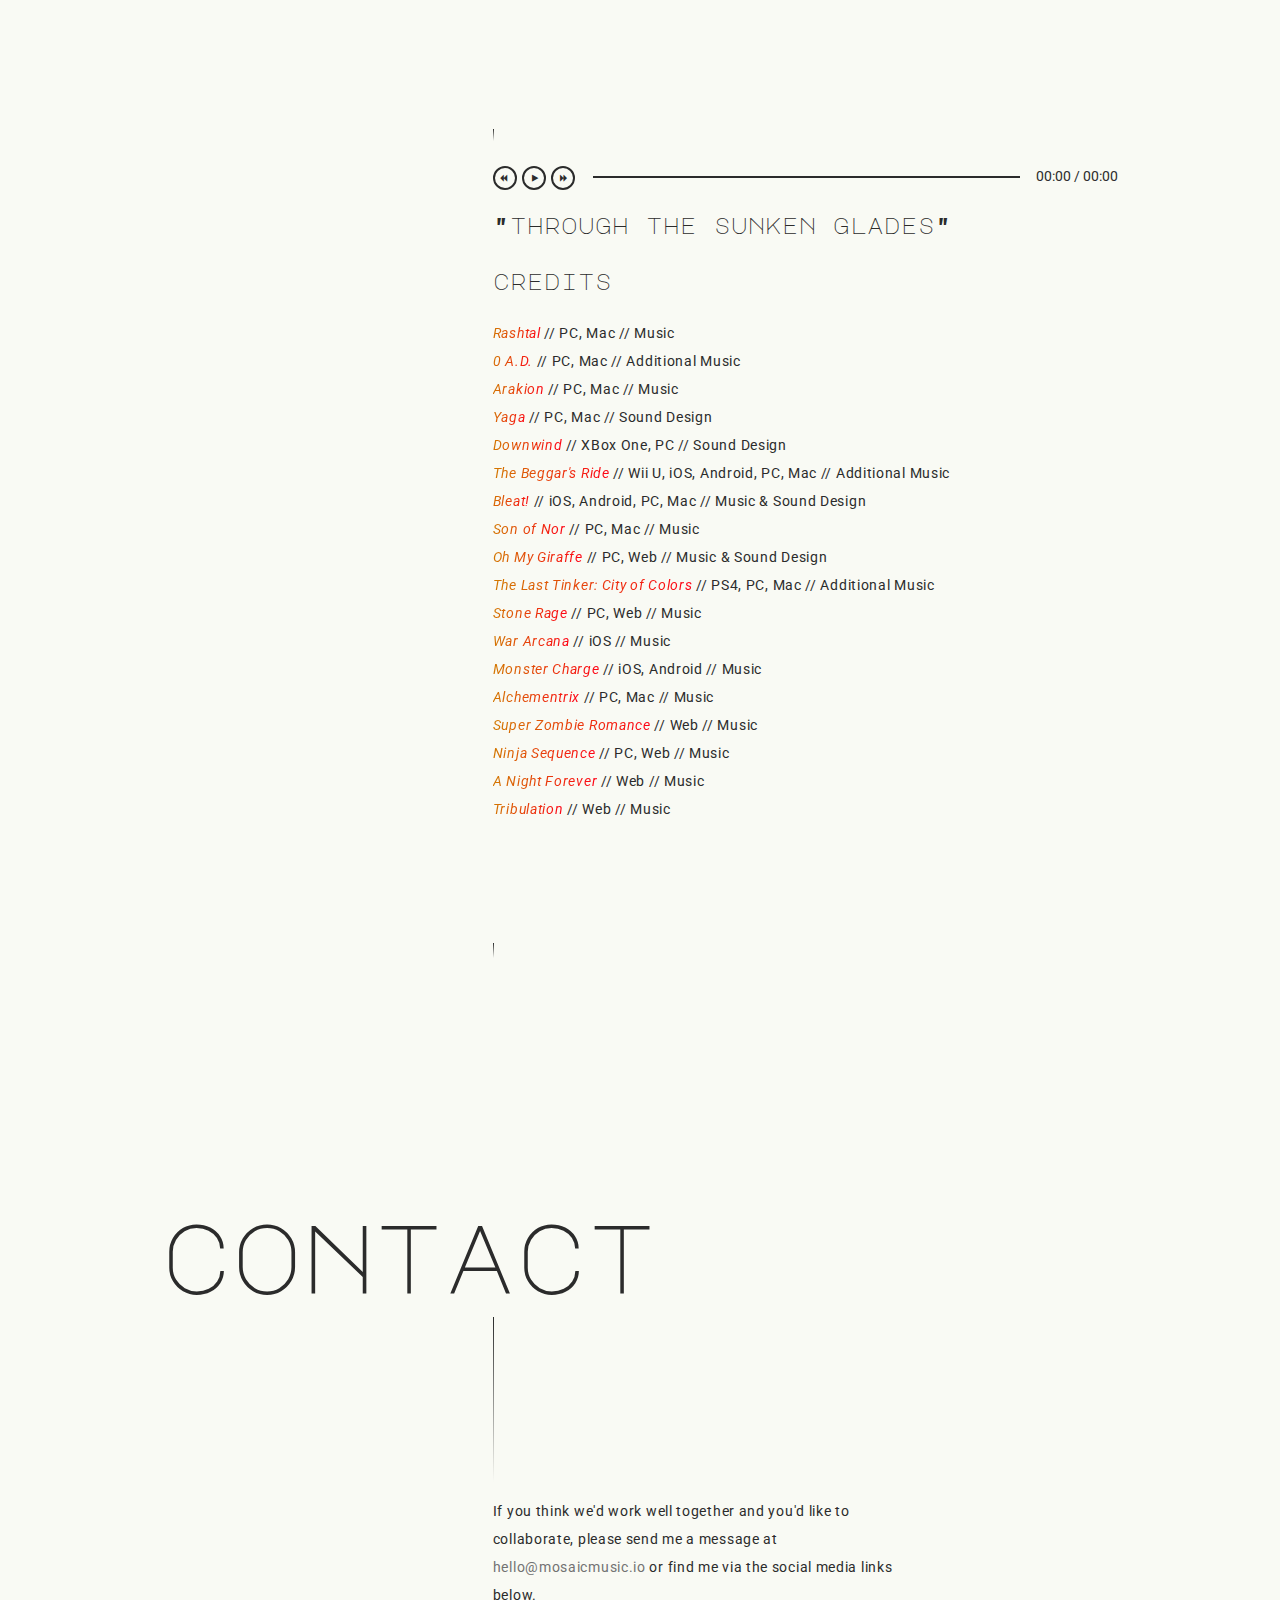
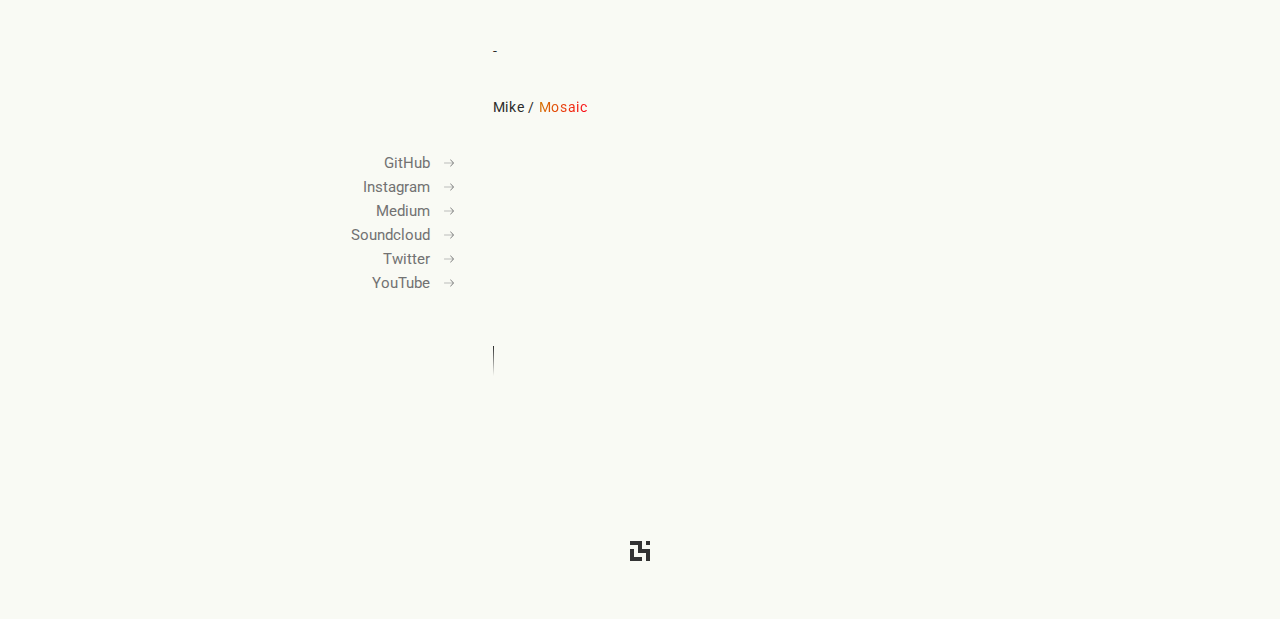
==== commit 8c617d11: "adds playback state change bug fix, copy change, style updates" ====
--- a/index.html
+++ b/index.html
@@ -1,4 +1,4 @@
-<!DOCTYPE html><html lang="en-US"><head><meta charset="utf-8"><meta http-equiv="X-UA-Compatible" content="IE=edge"><meta name="viewport" content="width=device-width,initial-scale=1"><meta name="author" content="Mike Skalandunas <mskalandunas@gmail.com>"><meta name="description" content="I make beautiful music for games."><meta name="twitter:card" content="summary_large_image"><meta name="twitter:site" content="@mskalandunas"><meta name="twitter:creator" content="@mskalandunas"><meta name="twitter:title" content="mosaic.wav"><meta name="twitter:description" content="I make beautiful music for games."><meta name="twitter:image:src" content="./img/1.png"><meta name="twitter:domain" content="http://mosaicmusic.io/"><meta property="og:title" content="mosaic.wav"><meta property="og:description" content="I make beautiful music for games."><meta property="og:image" content="./img/1.png"><meta property="og:image:width" content="1113"><meta property="og:image:height" content="493"><meta property="og:url" content="http://mosaicmusic.io/"><title>mosaic.wav</title><link rel="canonical" href="http://mosaicmusic.io/"><link href="./img/favicon.png" rel="shortcut icon" type="image/x-icon"><link href="https://fonts.googleapis.com/css?family=Major+Mono+Display" rel="stylesheet"><link href="./vendor.css" rel="stylesheet"><link href="./critical.css" rel="stylesheet"></head><body><div class="mosaic-scroll-bar"><div class="mosaic-scroll-bar-scroller"></div></div><section><div class="container"><div class="row"><div class="four columns"><h1 id="mosaic--top">mosaic</h1></div><div class="eight columns content-section"><div class="vertical--divide"></div><p class="content" style="margin-bottom:1em"><svg id="mosaic--content" xmlns="http://www.w3.org/2000/svg" viewBox="0 0 319.13 319.13" style="width:5em;float:left;margin:5px 10px 5px 0"><title>Mosaic Music & Sound</title><desc>I make beautiful music for games.</desc><g fill="#333"><rect fill="#ffc371" x="255.31" width="63.83" height="63.83"></rect><polygon fill="#ffc371" points="0 127.65 0 191.48 0 255.31 0 319.13 63.83 319.13 127.65 319.13 191.48 319.13 191.48 255.31 127.65 255.31 63.83 255.31 63.83 191.48 63.83 127.65 0 127.65"></polygon><polygon fill="#ff5f6d" points="0 0 0 63.83 63.83 63.83 127.65 63.83 127.65 127.65 127.65 191.48 191.48 191.48 255.31 191.48 255.31 255.31 255.31 319.13 319.13 319.13 319.13 127.65 255.31 127.65 191.48 127.65 191.48 63.83 191.48 0 0 0"></polygon></g></svg> Hello, my name is Mike Skalandunas and this is my music project– <span class="logo">Mosaic</span>. I'm a graduate of Berklee College of Music, and have been working in games, specifically indie game audio, since 2011. In 2012, I worked side-by-side with composer <span class="logo">Filippo Beck-Peccoz</span> to create a wonderful toyshop sample library, and have since been freelancing. Over the years I've taken on many roles and shipped several titles, learned to <a class="content--link" href="http://riverine.surge.sh/" target="_blank" rel="noopener noreferrer" title="Riverine">develop</a> audio tools, created hundreds of sounds, and written over one thousand pieces of music. My goal is to add to the immersion of each project I'm a part of, and to make the journey sound memorable.</p><img alt="" class="img--main" src="img/1.jpg"><p class="content">Below you'll find my mission and some of the projects I've been a part of. Some are games where I've been the sole composer, some have been collaborations, and others are audio replacements. For more content, please visit my <a class="content--link" href="https://www.youtube.com/playlist?list=PLiamLkRKQtSv46YUSZ6N5cmDbbQ_GugeZ" target="_blank" rel="noopener noreferrer" title="Youtube">YouTube</a>, my <a class="content--link" href="https://soundcloud.com/mskalandunas" target="_blank" rel="noopener noreferrer" title="Soundcloud">Soundcloud</a>, and/or my <a class="content--link" href="https://medium.com/@mskalandunas" target="_blank" rel="noopener noreferrer" title="Medium">Medium</a> profiles.</p><div class="vertical--divide short"></div></div></div></div></section><section><div class="container"><div class="row"><div class="four columns"><h1>ethos</h1></div><div class="eight columns content-section"><div class="vertical--divide"></div><p class="content">I pride myself in creating high quality original music and sound using a combination of samples, sound design, live instruments, synthesis, and foley. When it comes to music, my goal is to make each piece feel organic, and I contribute to this goal by venturing out into nature for each new project and recording a myriad of sounds that may or may not have some musical merit. Besides using these sounds in music, as they are or effected to get <em class="logo">the&nbsp;most</em> out of them, I create custom instruments and VSTs to give these projects more of a distinct musical identity.</p><p class="content">Beyond the sounds themselves, I use effects, synthesis, and composition techniques that add to this idea of organic music. Whether it be a flutter of strings to create a vibrant sense of borealism or a cloud filter to vault a piece into the ether– I find these artifices to be paramount in creating an atmosphere that grows out of characters and environments rather than just accompanies them.</p><p class="content"><span class="logo">Now, go listen.</span></p><div class="vertical--divide short divide-red"></div></div></div></div></section><section id="works"><div class="container"><div class="row"><div class="four columns"><h1>works</h1></div><div class="eight columns content-section"><div class="vertical--divide"></div><p class="content">Here are some of my works. The first reel contains both shipped titles and music redesigns, and the second is strictly redesigns. The redesign reel has a more current sketch of my writing style and the games I'd like to work with. Please check out my <a class="content--link" href="https://soundcloud.com/mskalandunas" target="_blank" rel="noopener noreferrer" title="Soundcloud">Soundcloud</a> and <a class="content--link" href="https://www.youtube.com/playlist?list=PLiamLkRKQtSv46YUSZ6N5cmDbbQ_GugeZ" target="_blank" rel="noopener noreferrer" title="YouTube">YouTube</a> channels for more.</p><div class="video-container"><iframe title="video demo reel" src="https://www.youtube.com/embed/DMAth5HrFrQ" frameborder="0" webkitallowfullscreen mozallowfullscreen allowfullscreen></iframe></div><div class="vertical--divide short divide-orange"></div><div><div class="mosaic-player"><div class="mosaic-type-single"><div class="mosaic-gui mosaic-interface"><audio class="mosaic-audio"><source src="./audio/1.mp3"></audio><div class="mosaic-controls"><a class="mosaic-previous"><i class="fa fa-backward"></i> </a><a class="mosaic-play"><i class="fa fa-play"></i> </a><a class="mosaic-next"><i class="fa fa-forward"></i></a></div><div class="mosaic-progress"><div class="mosaic-play-bar"><div class="mosaic-seek-bar"></div></div></div><div class="mosaic-time-holder"><span class="mosaic-current-time">00:00</span> / <span class="mosaic-duration">00:00</span></div></div></div><h6 class="mosaic-title">"Through the Sunken Glades"</h6></div></div><div><h6>Credits</h6><div class="credits"><p class="content"><em class="logo">Rashtal</em> // PC, Mac<span class="hide"> // Music</span><br><em class="logo">0 A.D.</em> // PC, Mac<span class="hide"> // Additional Music</span><br><em class="logo">Arakion</em> // PC, Mac<span class="hide"> // Music</span><br><em class="logo">Yaga</em> // PC, Mac<span class="hide"> // Sound Design</span><br><em class="logo">Downwind</em> // XBox One, PC // Sound Design<br><em class="logo">The Beggar's Ride</em> // Wii U, iOS, Android, PC, Mac<span class="hide"> // Additional Music</span><br><em class="logo">Bleat!</em> // iOS, Android, PC, Mac<span class="hide"> // Music &amp; Sound Design</span><br><em class="logo">Son of Nor</em> // PC, Mac<span class="hide"> // Music</span><br><em class="logo">Oh My Giraffe</em> // PC, Web<span class="hide"> // Music &amp; Sound Design</span><br><em class="logo">The Last Tinker: City of Colors</em> // PS4, PC, Mac<span class="hide"> // Additional Music</span><br><em class="logo">Stone Rage</em> // PC, Web<span class="hide"> // Music</span><br><em class="logo">War Arcana</em> // iOS<span class="hide"> // Music</span><br><em class="logo">Monster Charge</em> // iOS, Android<span class="hide"> // Music</span><br><em class="logo">Alchementrix</em> // PC, Mac<span class="hide"> // Music</span><br><em class="logo">Super Zombie Romance</em> // Web<span class="hide"> // Music</span><br><em class="logo">Ninja Sequence</em> // PC, Web<span class="hide"> // Music</span><br><em class="logo">A Night Forever</em> // Web<span class="hide"> // Music</span><br><em class="logo">Tribulation</em> // Web<span class="hide"> // Music</span><br></p></div></div><div class="vertical--divide short divide-red"></div></div></div><div class="row"><div class="four columns">&nbsp;</div><div class="eight columns content-section"></div></div></div></section><section><div class="container"><div class="row"><div class="four columns"><h1 class="contact">contact</h1></div><div class="eight columns content-section"><div class="vertical--divide"></div><p class="content low-width">If you think we'd work well together and you'd like to collaborate, please send me a message at <a class="content--link email" target="_blank" rel="noopener noreferrer">hello@mosaicmusic.io</a> or find me via the social media links below.<br><br>-<br><br>Mike / <span class="logo">Mosaic</span></p></div></div><div class="row"><div class="four columns"><p style="text-align:right;font-family:Roboto,sans-serif"><a class="content--link" href="https://github.com/mskalandunas" target="_blank" rel="noopener noreferrer" title="GitHub">GitHub <svg version="1.1" class="long-arrow" xmlns="http://www.w3.org/2000/svg" xmlns:xlink="http://www.w3.org/1999/xlink" x="0px" y="0px" viewBox="0 0 31.49 31.49" style="enable-background:new 0 0 31.49 31.49" xml:space="preserve"><path fill="#808080" d="M21.205,5.007c-0.429-0.444-1.143-0.444-1.587,0c-0.429,0.429-0.429,1.143,0,1.571l8.047,8.047H1.111
+<!DOCTYPE html><html lang="en-US"><head><meta charset="utf-8"><meta http-equiv="X-UA-Compatible" content="IE=edge"><meta name="viewport" content="width=device-width,initial-scale=1"><meta name="author" content="Mike Skalandunas <mskalandunas@gmail.com>"><meta name="description" content="I make beautiful music for games."><meta name="twitter:card" content="summary_large_image"><meta name="twitter:site" content="@mskalandunas"><meta name="twitter:creator" content="@mskalandunas"><meta name="twitter:title" content="mosaic.wav"><meta name="twitter:description" content="I make beautiful music for games."><meta name="twitter:image:src" content="./img/1.png"><meta name="twitter:domain" content="http://mosaicmusic.io/"><meta property="og:title" content="mosaic.wav"><meta property="og:description" content="I make beautiful music for games."><meta property="og:image" content="./img/1.png"><meta property="og:image:width" content="1113"><meta property="og:image:height" content="493"><meta property="og:url" content="http://mosaicmusic.io/"><title>mosaic.wav</title><link rel="canonical" href="http://mosaicmusic.io/"><link href="./img/favicon.png" rel="shortcut icon" type="image/x-icon"><link href="https://fonts.googleapis.com/css?family=Major+Mono+Display" rel="stylesheet"><link href="./vendor.css" rel="stylesheet"><link href="./critical.css" rel="stylesheet"></head><body><div class="mosaic-scroll-bar"><div class="mosaic-scroll-bar-scroller"></div></div><section><div class="container"><div class="row"><div class="four columns"><h1 id="mosaic--top">mosaic</h1></div><div class="eight columns content-section"><div class="vertical--divide"></div><p class="content" style="margin-bottom:1em"><svg id="mosaic--content" xmlns="http://www.w3.org/2000/svg" viewBox="0 0 319.13 319.13" style="width:5em;float:left;margin:5px 10px 5px 0"><title>Mosaic Music & Sound</title><desc>I make beautiful music for games.</desc><g fill="#333"><rect fill="#ffc371" x="255.31" width="63.83" height="63.83"></rect><polygon fill="#ffc371" points="0 127.65 0 191.48 0 255.31 0 319.13 63.83 319.13 127.65 319.13 191.48 319.13 191.48 255.31 127.65 255.31 63.83 255.31 63.83 191.48 63.83 127.65 0 127.65"></polygon><polygon fill="#ff5f6d" points="0 0 0 63.83 63.83 63.83 127.65 63.83 127.65 127.65 127.65 191.48 191.48 191.48 255.31 191.48 255.31 255.31 255.31 319.13 319.13 319.13 319.13 127.65 255.31 127.65 191.48 127.65 191.48 63.83 191.48 0 0 0"></polygon></g></svg> Hello, my name is Mike Skalandunas and this is my music project– <span class="logo">Mosaic</span>. I'm a graduate of Berklee College of Music, and have been working in games, specifically indie game audio, since 2011. In 2012, I worked side-by-side with composer <span class="logo">Filippo Beck-Peccoz</span> to create a wonderful toyshop sample library, and have since been freelancing. Over the years I've taken on many roles and shipped several titles, learned to <a class="content--link" href="http://riverine.surge.sh/" target="_blank" rel="noopener noreferrer" title="Riverine">develop</a> audio tools, created hundreds of sounds, and written over one thousand pieces of music. My goal is to add to the immersion of each project I'm a part of, and to make the journey sound memorable.</p><img alt="" class="img--main" src="img/1.jpg"><p class="content">Below you'll find my mission and some of the projects I've been a part of. Some are games where I've been the sole composer, some have been collaborations, and others are audio replacements. For more content, please visit my <a class="content--link" href="https://www.youtube.com/playlist?list=PLiamLkRKQtSv46YUSZ6N5cmDbbQ_GugeZ" target="_blank" rel="noopener noreferrer" title="Youtube">YouTube</a>, my <a class="content--link" href="https://soundcloud.com/mskalandunas" target="_blank" rel="noopener noreferrer" title="Soundcloud">Soundcloud</a>, and/or my <a class="content--link" href="https://medium.com/@mskalandunas" target="_blank" rel="noopener noreferrer" title="Medium">Medium</a> profiles.</p><div class="vertical--divide short"></div></div></div></div></section><section><div class="container"><div class="row"><div class="four columns"><h1>ethos</h1></div><div class="eight columns content-section"><div class="vertical--divide"></div><p class="content">I pride myself in creating high quality original music and sound using a combination of samples, sound design, live instruments, synthesis, and foley. When it comes to music, my goal is to make each piece feel organic, and I contribute to this goal by venturing out into nature for each new project and recording a myriad of sounds that may or may not have some musical merit. Besides using these sounds in music, as they are or effected to get <em class="logo">the&nbsp;most</em> out of them, I create custom instruments and VSTs to give these projects more of a distinct musical identity.</p><p class="content">Beyond the sounds themselves, I use effects, synthesis, and composition techniques that add to this idea of organic music. Whether it be a flutter of strings to create a vibrant sense of borealism or a cloud filter to vault a piece into the ether– I find these artifices to be paramount in creating an atmosphere that grows out of characters and environments rather than just accompanies them.</p><p class="content"><span class="logo">Now, go listen.</span></p><div class="vertical--divide short divide-red"></div></div></div></div></section><section id="works"><div class="container"><div class="row"><div class="four columns"><h1>works</h1></div><div class="eight columns content-section"><div class="vertical--divide"></div><p class="content">Here are some of my works. My reel contains both shipped titles and music redesigns. The redesigned segments are a more current representation of my writing style and the games I'd like to work with. Please check out my <a class="content--link" href="https://soundcloud.com/mskalandunas" target="_blank" rel="noopener noreferrer" title="Soundcloud">Soundcloud</a> and <a class="content--link" href="https://www.youtube.com/playlist?list=PLiamLkRKQtSv46YUSZ6N5cmDbbQ_GugeZ" target="_blank" rel="noopener noreferrer" title="YouTube">YouTube</a> channels for more.</p><div class="video-container"><iframe title="video demo reel" src="https://www.youtube.com/embed/DMAth5HrFrQ" frameborder="0" webkitallowfullscreen mozallowfullscreen allowfullscreen></iframe></div><div class="vertical--divide short divide-orange"></div><div><div class="mosaic-player"><div class="mosaic-type-single"><div class="mosaic-gui mosaic-interface"><audio class="mosaic-audio"><source src="./audio/1.mp3"></audio><div class="mosaic-controls"><a class="mosaic-previous"><i class="fa fa-backward"></i> </a><a class="mosaic-play"><i class="fa fa-play"></i> </a><a class="mosaic-next"><i class="fa fa-forward"></i></a></div><div class="mosaic-progress"><div class="mosaic-play-bar"><div class="mosaic-seek-bar"></div></div></div><div class="mosaic-time-holder"><span class="mosaic-current-time">00:00</span> / <span class="mosaic-duration">00:00</span></div></div></div><h6 class="mosaic-title">"Through the Sunken Glades"</h6></div></div><div><h6>Credits</h6><div class="credits"><p class="content"><em class="logo">Rashtal</em> // PC, Mac<span class="hide"> // Music</span><br><em class="logo">0 A.D.</em> // PC, Mac<span class="hide"> // Additional Music</span><br><em class="logo">Arakion</em> // PC, Mac<span class="hide"> // Music</span><br><em class="logo">Yaga</em> // PC, Mac<span class="hide"> // Sound Design</span><br><em class="logo">Downwind</em> // XBox One, PC // Sound Design<br><em class="logo">The Beggar's Ride</em> // Wii U, iOS, Android, PC, Mac<span class="hide"> // Additional Music</span><br><em class="logo">Bleat!</em> // iOS, Android, PC, Mac<span class="hide"> // Music &amp; Sound Design</span><br><em class="logo">Son of Nor</em> // PC, Mac<span class="hide"> // Music</span><br><em class="logo">Oh My Giraffe</em> // PC, Web<span class="hide"> // Music &amp; Sound Design</span><br><em class="logo">The Last Tinker: City of Colors</em> // PS4, PC, Mac<span class="hide"> // Additional Music</span><br><em class="logo">Stone Rage</em> // PC, Web<span class="hide"> // Music</span><br><em class="logo">War Arcana</em> // iOS<span class="hide"> // Music</span><br><em class="logo">Monster Charge</em> // iOS, Android<span class="hide"> // Music</span><br><em class="logo">Alchementrix</em> // PC, Mac<span class="hide"> // Music</span><br><em class="logo">Super Zombie Romance</em> // Web<span class="hide"> // Music</span><br><em class="logo">Ninja Sequence</em> // PC, Web<span class="hide"> // Music</span><br><em class="logo">A Night Forever</em> // Web<span class="hide"> // Music</span><br><em class="logo">Tribulation</em> // Web<span class="hide"> // Music</span><br></p></div></div><div class="vertical--divide short divide-red"></div></div></div><div class="row"><div class="four columns">&nbsp;</div><div class="eight columns content-section"></div></div></div></section><section><div class="container"><div class="row"><div class="four columns"><h1 class="contact">contact</h1></div><div class="eight columns content-section"><div class="vertical--divide"></div><p class="content low-width">If you think we'd work well together and you'd like to collaborate, please send me a message at <a class="content--link email" target="_blank" rel="noopener noreferrer">hello@mosaicmusic.io</a> or find me via the social media links below.<br><br>-<br><br>Mike / <span class="logo">Mosaic</span></p></div></div><div class="row"><div class="four columns"><p style="text-align:right;font-family:Roboto,sans-serif"><a class="content--link" href="https://github.com/mskalandunas" target="_blank" rel="noopener noreferrer" title="GitHub">GitHub <svg version="1.1" class="long-arrow" xmlns="http://www.w3.org/2000/svg" xmlns:xlink="http://www.w3.org/1999/xlink" x="0px" y="0px" viewBox="0 0 31.49 31.49" style="enable-background:new 0 0 31.49 31.49" xml:space="preserve"><path fill="#808080" d="M21.205,5.007c-0.429-0.444-1.143-0.444-1.587,0c-0.429,0.429-0.429,1.143,0,1.571l8.047,8.047H1.111
                                     C0.492,14.626,0,15.118,0,15.737c0,0.619,0.492,1.127,1.111,1.127h26.554l-8.047,8.032c-0.429,0.444-0.429,1.159,0,1.587
                                     c0.444,0.444,1.159,0.444,1.587,0l9.952-9.952c0.444-0.429,0.444-1.143,0-1.571L21.205,5.007z"/></svg></a><br><a class="content--link" href="https://www.instagram.com/mskalandunas" target="_blank" rel="noopener noreferrer" title="Instagram">Instagram <svg version="1.1" class="long-arrow" xmlns="http://www.w3.org/2000/svg" xmlns:xlink="http://www.w3.org/1999/xlink" x="0px" y="0px" viewBox="0 0 31.49 31.49" style="enable-background:new 0 0 31.49 31.49" xml:space="preserve"><path fill="#808080" d="M21.205,5.007c-0.429-0.444-1.143-0.444-1.587,0c-0.429,0.429-0.429,1.143,0,1.571l8.047,8.047H1.111
                                     C0.492,14.626,0,15.118,0,15.737c0,0.619,0.492,1.127,1.111,1.127h26.554l-8.047,8.032c-0.429,0.444-0.429,1.159,0,1.587
--- a/critical.css
+++ b/critical.css
@@ -1 +1 @@
-@import url("https://fonts.googleapis.com/css?family=Roboto");@import url("https://maxcdn.bootstrapcdn.com/font-awesome/4.7.0/css/font-awesome.min.css");body{text-rendering:optimizeLegibility;-webkit-font-smoothing:antialiased;-moz-osx-font-smoothing:grayscale;text-shadow:1px 1px 1px rgba(0,0,0,.004);cursor:default;color:#2b2b2b;font-family:Roboto,sans-serif}html{background-color:#f9faf4}a{color:#727272;position:relative;text-decoration:none;transition:all .25s ease-in-out}a:after:not(#mosaic-footer-logo){position:absolute;top:-5px;left:0;width:0;height:3px;background:#727272;-ms-filter:"progid:DXImageTransform.Microsoft.Alpha(Opacity=50)";filter:alpha(opacity=50);opacity:.5;content:"";transition:all .25s ease-in-out}a:hover,a:hover i{color:#d27900}a:hover:after{width:99%;background:#d27900}a:hover.long-arrow path{fill:#d27900}h1,h2,h3,h4,h5,h6{font-family:Major Mono Display,serif;text-transform:lowercase}h1{font-size:6.5em}h1,h5{text-align:right}h5{font-size:2em}h6{font-size:1.5em}header{padding:20px 0;position:fixed;width:100%;background-color:#2b2b2b;z-index:1}.works--text,img,svg path,svg polygon,svg rect{transition:all .25s ease-in-out}img.img--main{border-radius:3px;margin-bottom:0;width:100%}p.content{font-family:Roboto,sans-serif;letter-spacing:.05em;text-align:justify;font-size:14px;line-height:2em;margin-bottom:30px}p.content.low-width{max-width:400px}section:first-of-type{padding:200px 0 100px}section{padding:100px 0}.container{max-width:960px}.long-arrow{width:10px;margin-left:10px}::selection{background-color:#2b2b2b;color:#f9faf4}@media screen and (max-width:700px){h1{text-align:left;font-size:4.5em}}@media screen and (min-width:400px){.container{width:90%}}+@import url("https://fonts.googleapis.com/css?family=Roboto");@import url("https://maxcdn.bootstrapcdn.com/font-awesome/4.7.0/css/font-awesome.min.css");body{text-rendering:optimizeLegibility;-webkit-font-smoothing:antialiased;-moz-osx-font-smoothing:grayscale;text-shadow:1px 1px 1px rgba(0,0,0,.004);cursor:default;color:#2b2b2b;font-family:Roboto,sans-serif}html{background-color:#f9faf4}a{color:#727272;position:relative;text-decoration:none;transition:all .25s ease-in-out}a#mosaic-footer-logo:after{content:none}a:after{position:absolute;top:-5px;left:0;width:0;height:3px;background:#727272;-ms-filter:"progid:DXImageTransform.Microsoft.Alpha(Opacity=50)";filter:alpha(opacity=50);opacity:.5;content:"";transition:all .25s ease-in-out}a:hover,a:hover i{color:#d27900}a:hover:after{width:99%;background:#d27900}a:hover.long-arrow path{fill:#d27900}h1,h2,h3,h4,h5,h6{font-family:Major Mono Display,serif;text-transform:lowercase}h1{font-size:6.5em}h1,h5{text-align:right}h5{font-size:2em}h6{font-size:1.5em}header{padding:20px 0;position:fixed;width:100%;background-color:#2b2b2b;z-index:1}.works--text,img,svg path,svg polygon,svg rect{transition:all .25s ease-in-out}img.img--main{border-radius:3px;margin-bottom:0;width:100%}p.content{font-family:Roboto,sans-serif;letter-spacing:.05em;font-size:14px;line-height:2em;margin-bottom:30px}p.content.low-width{max-width:400px}section:first-of-type{padding:200px 0 100px}section{padding:100px 0}.container{max-width:960px}.long-arrow{width:10px;margin-left:10px}::selection{background-color:#2b2b2b;color:#f9faf4}@media screen and (max-width:700px){h1{text-align:left;font-size:4.5em}}@media screen and (min-width:400px){.container{width:90%}}